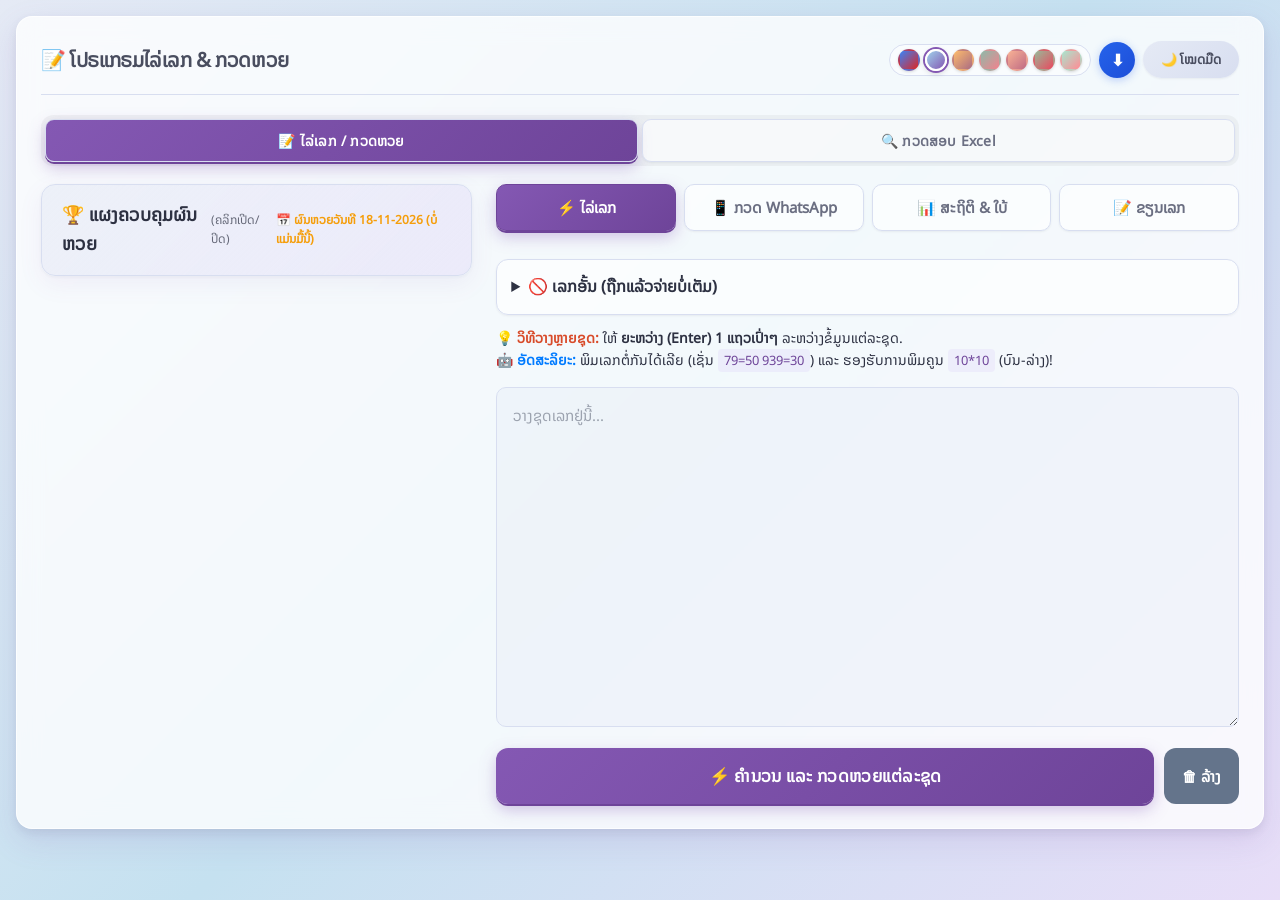
==== index.html @ e007c182 "ອັບເດດ: ແປງຄຳບອກຈຳນວນ ລາວ/ໄທ ເປັນຕົວເລກ ແລະ ປຸ່ມສົ່ງໄປ WhatsApp" ====
<!DOCTYPE html>
<html lang="th">
<head>
    <meta charset="UTF-8">
    <meta name="viewport" content="width=device-width, initial-scale=1">
    <title>ໂປຣແກຣມ ໄລ່ເລກ ແລະ ກວດຫວຍ</title>
    <style>
        @font-face {
            font-family: 'MyOfflineLaoFont';
            src: url('NotoSansLao-Regular.ttf') format('truetype');
        }

        *, *::before, *::after {
            font-family: 'MyOfflineLaoFont', Tahoma, sans-serif;
            box-sizing: border-box;
        }

        /* ═══════════ Custom Scrollbar ═══════════ */
        ::-webkit-scrollbar { width: 8px; height: 8px; }
        ::-webkit-scrollbar-track { background: transparent; }
        ::-webkit-scrollbar-thumb { background: #c4c4c4; border-radius: 10px; }
        ::-webkit-scrollbar-thumb:hover { background: #999; }
        body.dark-mode ::-webkit-scrollbar-thumb { background: #555; }
        body.dark-mode ::-webkit-scrollbar-thumb:hover { background: #777; }

        /* ═══════════ Base ═══════════ */
        body {
            padding: 16px;
            background: linear-gradient(135deg, #f5f7fa 0%, #e4e8ec 100%);
            color: #2d3436;
            transition: background 0.4s ease, color 0.4s ease;
            line-height: 1.6;
            margin: 0;
            min-height: 100vh;
        }

        .container {
            max-width: 1440px;
            margin: 0 auto;
            background: rgba(255,255,255, 0.85);
            backdrop-filter: blur(12px);
            -webkit-backdrop-filter: blur(12px);
            padding: 24px;
            border-radius: 16px;
            border: 1px solid rgba(255,255,255,0.6);
            box-shadow: 0 8px 32px rgba(0,0,0,0.08);
            transition: all 0.4s ease;
        }

        .header-row {
            display: flex;
            flex-wrap: wrap;          /* ມືຖື: ໃຫ້ປຸ່ມຕົກແຖວໄດ້ ບໍ່ດັ່ງນັ້ນຈະລົ້ນອອກນອກຈໍ */
            gap: 10px;
            justify-content: space-between;
            align-items: center;
            margin-bottom: 20px;
            border-bottom: 1px solid rgba(0,0,0,0.06);
            padding-bottom: 16px;
        }
        .header-row h2 { margin: 0; font-size: 20px; letter-spacing: -0.3px; color: #1a1a2e; }

        .theme-btn {
            background: linear-gradient(135deg, #e8eaed, #d4d7dc);
            color: #444;
            border: none;
            padding: 8px 18px;
            border-radius: 24px;
            cursor: pointer;
            font-size: 13px;
            font-weight: 600;
            transition: all 0.3s ease;
            box-shadow: 0 2px 8px rgba(0,0,0,0.06);
        }
        .theme-btn:hover { transform: translateY(-1px); box-shadow: 0 4px 12px rgba(0,0,0,0.1); }

        /* ═══════════ Layout ═══════════ */
        .main-layout {
            display: flex;
            flex-wrap: wrap;
            gap: 24px;
            align-items: flex-start;
        }
        .left-panel {
            flex: 1 1 360px;
            position: sticky;
            top: 16px;
        }
        .right-panel {
            flex: 2 1 600px;
            display: flex;
            flex-direction: column;
        }
        /* ຈໍແຄບ (tablet/ມືຖື): ແຜງລົງມາຢູ່ເທິງສຸດເຕັມຄວາມກວ້າງ ➔ ຕ້ອງປິດ sticky
           ບໍ່ດັ່ງນັ້ນ ຕອນເລື່ອນລົງ ແຜງຈະຄ້າງບັງບ່ອນ paste ເລກ */
        @media (max-width: 1100px) {
            .left-panel { position: static; top: auto; }
        }

        /* ═══════════ Win Box (Lottery Panel) ═══════════ */
        .win-box {
            background: linear-gradient(135deg, #fffbeb 0%, #fef3c7 100%);
            border: 1px solid #fde68a;
            padding: 16px 20px;
            border-radius: 14px;
            transition: all 0.3s ease;
            margin-bottom: 0;
            box-shadow: 0 2px 12px rgba(251,191,36,0.08);
        }
        .win-box summary {
            cursor: pointer;
            outline: none;
            display: flex;
            justify-content: space-between;
            align-items: center;
            user-select: none;
        }
        .win-box summary::-webkit-details-marker { display: none; }

        /* ═══════════ Lotto Cards ═══════════ */
        .lotto-grid {
            display: grid;
            grid-template-columns: repeat(auto-fill, minmax(145px, 1fr));
            gap: 10px;
            margin-top: 14px;
        }
        .lotto-card {
            background: rgba(255,255,255,0.75);
            border: 1px solid rgba(0,0,0,0.06);
            padding: 12px;
            border-radius: 12px;
            transition: all 0.25s ease;
            backdrop-filter: blur(4px);
        }
        .lotto-card:hover {
            transform: translateY(-2px);
            box-shadow: 0 6px 20px rgba(0,0,0,0.06);
            border-color: rgba(251,191,36,0.3);
        }
        .lotto-header {
            display: flex;
            justify-content: space-between;
            align-items: center;
            margin-bottom: 8px;
        }
        .lotto-title-input {
            border: none;
            background: transparent;
            font-weight: 700;
            color: #92400e;
            width: 80px;
            font-size: 14px;
            font-family: inherit;
            transition: border-color 0.2s;
        }
        .lotto-title-input:focus { outline: none; border-bottom: 2px solid #f59e0b; }
        /* ຊື່ຫວຍຕາຍຕົວ — ປ່ຽນບໍ່ໄດ້ (ກັນພິມທັບໂດຍບັງເອີນ ໂດຍສະເພາະໃນມືຖື) */
        .lotto-title-input[readonly] { cursor: default; user-select: none; pointer-events: none; }

        .lotto-input {
            width: 100%;
            padding: 7px 6px;
            border: 1.5px solid #e0e0e0;
            border-radius: 8px;
            font-size: 13px;
            font-family: inherit;
            transition: all 0.25s ease;
            text-align: center;
            font-weight: 700;
            background: rgba(255,255,255,0.9);
            color: #1a1a2e;
        }
        .lotto-input:focus { outline: none; border-color: #3b82f6; box-shadow: 0 0 0 3px rgba(59,130,246,0.15); }
        .lotto-input[readonly] { background: #fef9c3; border-color: #facc15; color: #78350f; cursor: not-allowed; }

        .fetch-btn {
            width: 100%;
            margin-top: 5px;
            padding: 4px 6px;
            font-size: 11px;
            font-family: inherit;
            background: linear-gradient(135deg, #2563eb, #1d4ed8);
            color: #fff;
            border: none;
            border-radius: 6px;
            cursor: pointer;
            transition: all 0.25s ease;
            font-weight: 500;
        }
        .fetch-btn:hover { transform: translateY(-1px); box-shadow: 0 3px 10px rgba(37,99,235,0.3); }
        .fetch-btn:disabled { opacity: 0.5; cursor: default; transform: none; box-shadow: none; }

        #lockResultsBtn {
            width: 100%;
            padding: 8px;
            font-size: 13px;
            font-family: inherit;
            color: #fff;
            border: none;
            border-radius: 8px;
            cursor: pointer;
            margin-bottom: 6px;
            font-weight: 700;
            transition: all 0.3s ease;
            letter-spacing: 0.3px;
        }
        #lockResultsBtn:hover { transform: translateY(-1px); box-shadow: 0 4px 14px rgba(0,0,0,0.15); }

        /* ═══════════ Toggle Switch ═══════════ */
        .switch { position: relative; display: inline-block; width: 38px; height: 22px; margin: 0; }
        .switch input { opacity: 0; width: 0; height: 0; }
        .slider {
            position: absolute; cursor: pointer; top: 0; left: 0; right: 0; bottom: 0;
            background-color: #d1d5db;
            transition: all 0.35s cubic-bezier(0.4, 0, 0.2, 1);
            border-radius: 20px;
        }
        .slider:before {
            position: absolute; content: "";
            height: 16px; width: 16px; left: 3px; bottom: 3px;
            background-color: white;
            transition: all 0.35s cubic-bezier(0.4, 0, 0.2, 1);
            border-radius: 50%;
            box-shadow: 0 1px 4px rgba(0,0,0,0.2);
        }
        input:checked + .slider { background: linear-gradient(135deg, #22c55e, #16a34a); }
        input:checked + .slider:before { transform: translateX(16px); }

        /* ═══════════ Hit Badge ═══════════ */
        .hit-badge {
            background: linear-gradient(135deg, #fef3c7, #fde68a);
            color: #78350f;
            padding: 12px 16px;
            border-radius: 10px;
            display: block;
            margin-top: 10px;
            font-size: 14px;
            width: 100%;
            line-height: 1.7;
            border: 1px solid rgba(251,191,36,0.3);
        }

        /* ═══════════ Textarea ═══════════ */
        textarea {
            width: 100%;
            min-height: 340px;
            padding: 16px;
            font-size: 15px;
            margin-bottom: 14px;
            border: 1.5px solid #e0e0e0;
            border-radius: 12px;
            background: rgba(255,255,255,0.9);
            color: #2d3436;
            transition: all 0.3s ease;
            resize: vertical;
            line-height: 1.6;
        }
        textarea:focus { outline: none; border-color: #3b82f6; box-shadow: 0 0 0 3px rgba(59,130,246,0.1); }
        textarea::placeholder { color: #9ca3af; }

        /* ═══════════ Calc Button ═══════════ */
        button.calc-btn {
            background: linear-gradient(135deg, #ef4444, #dc2626);
            color: white;
            border: none;
            padding: 14px 20px;
            font-size: 17px;
            cursor: pointer;
            border-radius: 12px;
            width: 100%;
            font-weight: 700;
            transition: all 0.3s ease;
            letter-spacing: 0.3px;
            box-shadow: 0 4px 14px rgba(239,68,68,0.25);
        }
        button.calc-btn:hover { transform: translateY(-2px); box-shadow: 0 6px 20px rgba(239,68,68,0.35); }
        button.calc-btn:active { transform: translateY(0); }

        /* ປຸ່ມຄຳນວນ + ລ້າງ ຢູ່ແຖວດຽວກັນ */
        .calc-row { display: flex; gap: 10px; align-items: stretch; }
        .calc-row button.calc-btn { width: auto; flex: 1; }
        button.clear-btn {
            background: #64748b; color: #fff; border: none; padding: 14px 18px;
            font-size: 15px; cursor: pointer; border-radius: 12px; font-weight: 700;
            flex: none; white-space: nowrap; transition: background 0.2s ease;
        }
        button.clear-btn:hover { background: #475569; }

        /* ແທັບ ຂຽນເລກ: ຝັງ KhianPad ດ້ວຍ iframe */
        .notepad-frame {
            width: 100%; height: calc(100vh - 230px); min-height: 420px;
            border: 1px solid #cbd5e1; border-radius: 10px; background: #fff; display: block;
        }
        body.dark-mode .notepad-frame { border-color: #475569; }

        /* ═══════════ Result Box ═══════════ */
        .result-box {
            margin-top: 20px;
            padding: 20px;
            border: 1px solid rgba(0,0,0,0.06);
            background: rgba(255,255,255,0.8);
            border-radius: 14px;
            box-shadow: 0 2px 12px rgba(0,0,0,0.03);
            transition: all 0.3s ease;
        }
        .summary-title {
            color: #1e293b;
            margin-top: 0;
            border-bottom: 1px solid rgba(0,0,0,0.06);
            padding-bottom: 10px;
            margin-bottom: 16px;
            font-size: 16px;
        }

        .summary-list-container {
            background: rgba(249,250,251,0.8);
            border: 1px solid rgba(0,0,0,0.05);
            border-radius: 12px;
            margin-bottom: 20px;
            overflow: hidden;
        }
        .summary-list-item {
            padding: 12px 16px;
            border-bottom: 1px solid rgba(0,0,0,0.04);
            display: flex;
            flex-direction: column;
            font-size: 15px;
            transition: background 0.2s;
        }
        .summary-list-item:last-child { border-bottom: none; }
        .summary-list-item:hover { background: rgba(0,0,0,0.015); }
        .set-name { font-weight: 700; color: #16a34a; }

        details.detail-box {
            margin-bottom: 10px;
            background: rgba(249,250,251,0.7);
            border: 1px solid rgba(0,0,0,0.06);
            border-radius: 12px;
            padding: 12px 16px;
            transition: all 0.3s ease;
        }
        details.detail-box[open] { box-shadow: 0 2px 12px rgba(0,0,0,0.04); }
        details.detail-box summary {
            cursor: pointer; font-size: 14px; font-weight: 700;
            outline: none; list-style: none;
            display: flex; justify-content: space-between; align-items: center;
            user-select: none;
        }
        details.detail-box summary::-webkit-details-marker { display: none; }
        .detail-content { margin-top: 14px; border-top: 1px dashed rgba(0,0,0,0.1); padding-top: 14px; font-size: 14px; }

        .detail-content p { margin: 5px 0; }
        .detail-content h4 { margin: 14px 0 6px 0; color: #dc2626; font-size: 14px; }
        .detail-content ul { margin-top: 0; margin-bottom: 10px; padding-left: 20px; }
        .detail-content li { padding: 3px 0; }

        .highlight { color: #ef4444; font-weight: 700; }
        .badge {
            background: linear-gradient(135deg, #e5e7eb, #f3f4f6);
            padding: 3px 10px;
            border-radius: 20px;
            font-size: 12px;
            color: #374151;
            font-weight: 600;
        }
        .total-box {
            background: linear-gradient(135deg, #dcfce7, #bbf7d0);
            color: #166534;
            padding: 12px 16px;
            border-radius: 10px;
            font-size: 15px;
            font-weight: 700;
            margin-top: 10px;
            border-left: 4px solid #22c55e;
        }

        .price-text { color: #dc2626; font-size: 17px; font-weight: 700; }
        .success-text { color: #16a34a; font-weight: 700; margin: 6px 0; }
        .error-text { color: #ef4444; font-weight: 700; }
        .sub-text { color: #6b7280; font-size: 13px; font-weight: normal; }

        /* ═══════════ Baht color ═══════════ */
        .price-text.baht-price { color: #d97706; }
        .total-box.baht-box { background: linear-gradient(135deg, #fefce8, #fef9c3); color: #a16207; border-left-color: #f59e0b; }

        /* ═══════════════════════════════════════════
           DARK MODE
           ═══════════════════════════════════════════ */
        body.dark-mode {
            background: linear-gradient(135deg, #0f172a 0%, #1e1b4b 100%);
            color: #e2e8f0;
        }
        body.dark-mode .container {
            background: rgba(30,41,59,0.85);
            backdrop-filter: blur(16px);
            -webkit-backdrop-filter: blur(16px);
            border-color: rgba(255,255,255,0.06);
            box-shadow: 0 8px 32px rgba(0,0,0,0.3);
        }
        body.dark-mode .header-row { border-bottom-color: rgba(255,255,255,0.06); }
        body.dark-mode .header-row h2 { color: #f1f5f9; }
        body.dark-mode .theme-btn {
            background: linear-gradient(135deg, #334155, #475569);
            color: #e2e8f0;
            box-shadow: 0 2px 8px rgba(0,0,0,0.2);
        }
        body.dark-mode .theme-btn:hover { box-shadow: 0 4px 16px rgba(0,0,0,0.3); }

        body.dark-mode textarea {
            background: rgba(15,23,42,0.7);
            color: #e2e8f0;
            border-color: rgba(255,255,255,0.08);
        }
        body.dark-mode textarea:focus { border-color: #3b82f6; box-shadow: 0 0 0 3px rgba(59,130,246,0.15); }
        body.dark-mode textarea::placeholder { color: #64748b; }

        body.dark-mode .win-box {
            background: linear-gradient(135deg, rgba(120,53,15,0.25), rgba(146,64,14,0.2));
            border-color: rgba(251,191,36,0.2);
            color: #fde68a;
            box-shadow: 0 2px 12px rgba(0,0,0,0.15);
        }
        body.dark-mode .lotto-card {
            background: rgba(15,23,42,0.5);
            border-color: rgba(251,191,36,0.12);
        }
        body.dark-mode .lotto-card:hover {
            border-color: rgba(251,191,36,0.3);
            box-shadow: 0 4px 16px rgba(0,0,0,0.2);
        }
        body.dark-mode .lotto-title-input { color: #fcd34d; }
        body.dark-mode .lotto-title-input:focus { border-bottom-color: #f59e0b; }
        body.dark-mode .lotto-input {
            background: rgba(15,23,42,0.6);
            color: #fcd34d;
            border-color: rgba(255,255,255,0.1);
        }
        body.dark-mode .lotto-input:focus {
            border-color: #3b82f6;
            box-shadow: 0 0 0 3px rgba(59,130,246,0.2);
        }
        body.dark-mode .lotto-input[readonly] {
            background: rgba(120,53,15,0.25);
            border-color: #f59e0b;
            color: #fdba74;
        }
        body.dark-mode .slider { background-color: #475569; }
        body.dark-mode .fetch-btn { background: linear-gradient(135deg, #2563eb, #1e40af); }
        body.dark-mode .fetch-btn:hover { box-shadow: 0 3px 12px rgba(37,99,235,0.4); }

        body.dark-mode .hit-badge {
            background: linear-gradient(135deg, rgba(120,53,15,0.35), rgba(146,64,14,0.25));
            color: #fde68a;
            border-color: rgba(251,191,36,0.25);
        }

        body.dark-mode .summary-list-container {
            background: rgba(15,23,42,0.5);
            border-color: rgba(255,255,255,0.05);
        }
        body.dark-mode .summary-list-item { border-bottom-color: rgba(255,255,255,0.04); }
        body.dark-mode .summary-list-item:hover { background: rgba(255,255,255,0.02); }
        body.dark-mode .set-name { color: #4ade80; }

        body.dark-mode details.detail-box {
            background: rgba(15,23,42,0.5);
            border-color: rgba(255,255,255,0.06);
        }
        body.dark-mode details.detail-box[open] { box-shadow: 0 2px 12px rgba(0,0,0,0.2); }
        body.dark-mode .detail-content { border-color: rgba(255,255,255,0.06); }

        body.dark-mode .result-box {
            background: rgba(15,23,42,0.5);
            border-color: rgba(255,255,255,0.05);
        }
        body.dark-mode .summary-title { border-bottom-color: rgba(255,255,255,0.06); color: #f1f5f9; }
        body.dark-mode h4 { color: #fb923c; }
        body.dark-mode .highlight { color: #f87171; }
        body.dark-mode .badge { background: rgba(255,255,255,0.08); color: #cbd5e1; }
        body.dark-mode .total-box {
            background: linear-gradient(135deg, rgba(22,101,52,0.3), rgba(21,128,61,0.2));
            color: #86efac;
            border-left-color: #22c55e;
        }
        body.dark-mode .price-text { color: #f87171; }
        body.dark-mode .success-text { color: #4ade80; }
        body.dark-mode .error-text { color: #f87171; }
        body.dark-mode .sub-text { color: #94a3b8; }

        /* Dark Mode Baht */
        body.dark-mode .price-text.baht-price { color: #fbbf24; }
        body.dark-mode .total-box.baht-box {
            background: linear-gradient(135deg, rgba(146,64,14,0.25), rgba(120,53,15,0.2));
            color: #fbbf24;
            border-left-color: #f59e0b;
        }

        /* ═══════════ Tab System ═══════════ */
        .tab-row { display: flex; gap: 8px; margin-bottom: 16px; }
        .tab-btn {
            flex: 1;
            padding: 10px 16px;
            border: 1.5px solid rgba(0,0,0,0.08);
            background: rgba(255,255,255,0.6);
            border-radius: 10px;
            cursor: pointer;
            font-size: 15px;
            font-weight: 700;
            transition: all 0.3s ease;
            font-family: inherit;
            color: #64748b;
        }
        .tab-btn.active {
            background: linear-gradient(135deg, #ef4444, #dc2626);
            color: white;
            border-color: transparent;
            box-shadow: 0 4px 14px rgba(239,68,68,0.25);
        }
        .tab-btn:hover:not(.active) { background: rgba(0,0,0,0.04); color: #334155; }
        body.dark-mode .tab-btn {
            background: rgba(30,41,59,0.6);
            color: #94a3b8;
            border-color: rgba(255,255,255,0.06);
        }
        body.dark-mode .tab-btn.active {
            background: linear-gradient(135deg, #ef4444, #dc2626);
            border-color: transparent;
            color: white;
            box-shadow: 0 4px 14px rgba(239,68,68,0.3);
        }
        body.dark-mode .tab-btn:hover:not(.active) { background: rgba(255,255,255,0.04); color: #cbd5e1; }

        /* ═══════════ WhatsApp Mode ═══════════ */
        .draw-section-header {
            padding: 10px 16px;
            border-radius: 10px;
            margin: 18px 0 8px 0;
            font-size: 15px;
            transition: all 0.3s ease;
        }
        .draw-section-header.bot {
            background: linear-gradient(135deg, #dcfce7, #bbf7d0);
            border-left: 4px solid #22c55e;
            color: #166534;
        }
        .draw-section-header.top {
            background: linear-gradient(135deg, #dbeafe, #bfdbfe);
            border-left: 4px solid #3b82f6;
            color: #1e40af;
        }
        .draw-section-header.outside {
            background: linear-gradient(135deg, #f1f5f9, #e2e8f0);
            border-left: 4px solid #94a3b8;
            color: #64748b;
        }
        .draw-section-header.both {
            background: linear-gradient(135deg, #fefce8, #fef9c3);
            border-left: 4px solid #eab308;
            color: #854d0e;
        }
        body.dark-mode .draw-section-header.bot {
            background: linear-gradient(135deg, rgba(22,101,52,0.2), rgba(21,128,61,0.15));
            color: #86efac;
            border-left-color: #22c55e;
        }
        body.dark-mode .draw-section-header.top {
            background: linear-gradient(135deg, rgba(30,64,175,0.2), rgba(37,99,235,0.15));
            color: #93c5fd;
            border-left-color: #3b82f6;
        }
        body.dark-mode .draw-section-header.outside {
            background: rgba(30,41,59,0.4);
            color: #94a3b8;
            border-left-color: #64748b;
        }
        body.dark-mode .draw-section-header.both {
            background: linear-gradient(135deg, rgba(146,64,14,0.2), rgba(120,53,15,0.15));
            color: #fde68a;
            border-left-color: #eab308;
        }
        .wa-block-header {
            font-size: 11px;
            color: #94a3b8;
            padding: 2px 8px;
            background: rgba(0,0,0,0.04);
            border-radius: 6px;
            margin-right: 5px;
            font-weight: 500;
        }
        body.dark-mode .wa-block-header { background: rgba(255,255,255,0.06); color: #94a3b8; }
        .wa-draw-total {
            background: linear-gradient(135deg, #ecfdf5, #d1fae5);
            border: 1px solid rgba(34,197,94,0.2);
            border-radius: 10px;
            padding: 10px 16px;
            margin: 8px 0 5px 0;
            font-weight: 700;
            font-size: 15px;
        }
        body.dark-mode .wa-draw-total {
            background: linear-gradient(135deg, rgba(22,101,52,0.2), rgba(21,128,61,0.15));
            border-color: rgba(34,197,94,0.15);
            color: #86efac;
        }

        /* ═══════════ Hover Preview (closed panel) ═══════════ */
        .hover-preview {
            display: none;
            margin-top: 8px;
            padding: 10px 14px;
            background: linear-gradient(135deg, #fffbeb, #fef3c7);
            border: 1px solid #fde68a;
            border-radius: 12px;
            font-size: 13px;
            line-height: 1.8;
            box-shadow: 0 4px 16px rgba(0,0,0,0.08);
            animation: fadeIn 0.2s ease;
        }
        body.dark-mode .hover-preview {
            background: linear-gradient(135deg, rgba(120,53,15,0.25), rgba(146,64,14,0.2));
            border-color: rgba(251,191,36,0.2);
            color: #fde68a;
        }
        .hover-preview .hp-item { display: flex; justify-content: space-between; align-items: center; padding: 2px 0; }
        .hover-preview .hp-name { font-weight: 700; color: #92400e; min-width: 70px; }
        .hover-preview .hp-nums { font-weight: 700; letter-spacing: 1px; }
        .hover-preview .hp-top { color: #dc2626; }
        .hover-preview .hp-bot { color: #2563eb; }
        body.dark-mode .hover-preview .hp-name { color: #fcd34d; }
        body.dark-mode .hover-preview .hp-top { color: #f87171; }
        body.dark-mode .hover-preview .hp-bot { color: #60a5fa; }

        /* Always show preview when panel is closed */
        .hover-preview.has-data { display: block; }
        #lottoDetails[open] ~ .hover-preview { display: none !important; }

        /* Hide manual paste buttons unless user toggles them on */
        body.hide-manual .manual-buttons { display: none !important; }

        /* ═══════════ Stats Tab ═══════════ */
        .stats-row { display: flex; align-items: center; gap: 8px; margin: 6px 0; flex-wrap: wrap; }
        .stats-row label { display: flex; align-items: center; gap: 4px; font-size: 14px; cursor: pointer; }
        .stats-row input[type="text"], .stats-row input[type="date"], .stats-row input[type="number"], .stats-row select, .stats-row textarea {
            padding: 6px 10px; border-radius: 6px; border: 1px solid #cbd5e1; font-family: inherit;
        }
        .stats-row button { padding: 6px 12px; border-radius: 6px; border: 1px solid #cbd5e1; background: #f1f5f9; cursor: pointer; font-family: inherit; }
        .stats-row button:hover { background: #e2e8f0; }
        .stats-meta { color: #64748b; font-size: 13px; margin-left: auto; }
        .stats-section { margin: 12px 0; padding: 10px 14px; border: 1px solid #e2e8f0; border-radius: 10px; background: #f8fafc; }
        .stats-section > summary { cursor: pointer; font-weight: 600; padding: 4px 0; }
        .stats-section .stats-sub { cursor: pointer; font-size: 13px; color: #64748b; padding: 4px 0; }
        .stats-section textarea { width: 100%; box-sizing: border-box; padding: 8px; border-radius: 6px; border: 1px solid #cbd5e1; font-family: monospace; font-size: 13px; }
        .stats-hint { font-size: 12px; color: #64748b; margin: 6px 0; }
        .stats-grid { display: grid; grid-template-columns: repeat(auto-fit, minmax(240px, 1fr)); gap: 10px; margin-top: 8px; }
        .stat-card { padding: 10px; border-radius: 8px; background: #fff; border: 1px solid #e2e8f0; }
        .stat-card h4 { margin: 0 0 6px 0; font-size: 14px; color: #1e40af; }
        .stat-card ol { margin: 0; padding-left: 22px; font-size: 13px; }
        .stat-card .num { font-weight: 700; font-family: monospace; }
        .stat-card .meta { color: #64748b; font-size: 12px; }
        .pred-result { padding: 10px; background: #fef9c3; border: 1px solid #fde047; border-radius: 8px; margin-top: 6px; }
        .pred-result h4 { margin: 0 0 4px 0; font-size: 14px; }
        .pred-result .nums { font-family: monospace; font-size: 16px; font-weight: 700; letter-spacing: 2px; color: #854d0e; }
        .pred-result button { margin-top: 6px; }
        .pinned-item { padding: 8px 10px; background: #fff; border: 1px solid #e2e8f0; border-radius: 6px; margin: 4px 0; font-size: 13px; display: flex; gap: 10px; align-items: center; flex-wrap: wrap; }
        .pinned-item.hit { background: #dcfce7; border-color: #86efac; }
        .pinned-item.miss { background: #fee2e2; border-color: #fca5a5; }
        .pinned-item button { padding: 2px 8px; font-size: 12px; }
        .hit-rate-box { display: grid; grid-template-columns: repeat(auto-fit, minmax(140px, 1fr)); gap: 6px; margin: 8px 0; }
        .hit-rate-cell { padding: 6px 10px; background: #fff; border: 1px solid #e2e8f0; border-radius: 6px; font-size: 13px; }
        body.dark-mode .stats-section { background: #1e293b; border-color: #475569; color: #f1f5f9; }
        body.dark-mode .stats-section > summary { color: #f8fafc; }
        body.dark-mode .stat-card, body.dark-mode .pinned-item, body.dark-mode .hit-rate-cell { background: #0f172a; border-color: #475569; color: #f1f5f9; }
        body.dark-mode .stats-row, body.dark-mode .stats-row label { color: #f1f5f9; }
        body.dark-mode .stats-row input, body.dark-mode .stats-row select, body.dark-mode .stats-row textarea, body.dark-mode .stats-section textarea { background: #0f172a; color: #f8fafc; border-color: #64748b; }
        body.dark-mode .stats-row button { background: #475569; color: #f8fafc; border-color: #64748b; }
        body.dark-mode .stats-row button:hover { background: #64748b; }
        body.dark-mode .stat-card h4 { color: #fbbf24; }
        body.dark-mode .stat-card .meta, body.dark-mode .stats-meta, body.dark-mode .stats-hint, body.dark-mode .pinned-item .meta { color: #cbd5e1; }
        body.dark-mode .stat-card .num, body.dark-mode .pinned-item .num { color: #fde68a; }
        body.dark-mode .pred-result { background: #1e1b0e; border-color: #d97706; color: #fef3c7; }
        body.dark-mode .pred-result h4 { color: #fcd34d; }
        body.dark-mode .pred-result .nums { color: #fef9c3; text-shadow: 0 0 8px rgba(251,191,36,0.3); }
        body.dark-mode .pred-result .meta { color: #fcd34d; }
        body.dark-mode .pred-result button { background: #475569; color: #f8fafc; border-color: #64748b; padding: 4px 12px; border-radius: 6px; cursor: pointer; }
        body.dark-mode .pinned-item.hit { background: #064e3b; border-color: #10b981; color: #d1fae5; }
        body.dark-mode .pinned-item.miss { background: #7f1d1d; border-color: #ef4444; color: #fecaca; }
        body.dark-mode .pinned-item.hit .meta, body.dark-mode .pinned-item.miss .meta { color: inherit; opacity: 0.85; }
        body.dark-mode #statsHistory table th { color: #fbbf24; border-bottom: 1px solid #475569; padding: 4px; }
        body.dark-mode #statsHistory table td { color: #f1f5f9; padding: 3px 4px; border-bottom: 1px solid #334155; }

        /* ═══════════ Animations ═══════════ */
        @keyframes fadeIn { from { opacity: 0; transform: translateY(8px); } to { opacity: 1; transform: translateY(0); } }
        .result-box { animation: fadeIn 0.3s ease; }

        /* ═══════════ Top Page Navigation ═══════════ */
        .page-nav {
            display: flex;
            gap: 4px;
            background: rgba(0,0,0,0.04);
            padding: 4px;
            border-radius: 12px;
            margin-bottom: 18px;
        }
        .page-nav-btn {
            flex: 1;
            padding: 9px 16px;
            border: none;
            background: transparent;
            border-radius: 9px;
            cursor: pointer;
            font-size: 14px;
            font-weight: 700;
            transition: all 0.3s ease;
            font-family: inherit;
            color: #64748b;
            letter-spacing: 0.2px;
        }
        .page-nav-btn.active {
            background: white;
            color: #1e293b;
            box-shadow: 0 2px 8px rgba(0,0,0,0.08);
        }
        .page-nav-btn:hover:not(.active) { color: #334155; background: rgba(0,0,0,0.03); }
        body.dark-mode .page-nav { background: rgba(255,255,255,0.04); }
        body.dark-mode .page-nav-btn { color: #94a3b8; }
        body.dark-mode .page-nav-btn.active {
            background: rgba(255,255,255,0.08);
            color: #f1f5f9;
            box-shadow: 0 2px 8px rgba(0,0,0,0.15);
        }
        body.dark-mode .page-nav-btn:hover:not(.active) { color: #cbd5e1; background: rgba(255,255,255,0.03); }

        .page-section { display: none; }
        .page-section.active { display: block; animation: fadeIn 0.3s ease; }

        /* ═══════════ Compare Page Styles ═══════════ */
        .compare-flex { display: flex; gap: 16px; margin-bottom: 18px; }
        .compare-box { flex: 1; }
        .compare-box h3 { margin: 0 0 8px 0; color: #16a34a; font-size: 15px; text-align: center; font-weight: 700; }
        body.dark-mode .compare-box h3 { color: #4ade80; }
        .compare-desc { color: #64748b; text-align: center; margin-bottom: 18px; font-size: 14px; line-height: 1.7; }
        body.dark-mode .compare-desc { color: #94a3b8; }

        button.compare-btn {
            background: linear-gradient(135deg, #3b82f6, #2563eb);
            color: white;
            border: none;
            padding: 14px 20px;
            font-size: 17px;
            cursor: pointer;
            border-radius: 12px;
            width: 100%;
            font-weight: 700;
            transition: all 0.3s ease;
            margin-bottom: 20px;
            letter-spacing: 0.3px;
            box-shadow: 0 4px 14px rgba(59,130,246,0.25);
        }
        button.compare-btn:hover { transform: translateY(-2px); box-shadow: 0 6px 20px rgba(59,130,246,0.35); }
        button.compare-btn:active { transform: translateY(0); }
        body.dark-mode button.compare-btn { box-shadow: 0 4px 14px rgba(59,130,246,0.3); }

        .cmp-table {
            width: 100%;
            border-collapse: separate;
            border-spacing: 0;
            margin-top: 14px;
            background: rgba(255,255,255,0.8);
            border-radius: 12px;
            overflow: hidden;
            border: 1px solid rgba(0,0,0,0.06);
        }
        .cmp-table th, .cmp-table td { border-bottom: 1px solid rgba(0,0,0,0.05); padding: 11px 14px; text-align: center; }
        .cmp-table th {
            background: linear-gradient(135deg, #f1f5f9, #e2e8f0);
            color: #334155;
            font-size: 13px;
            font-weight: 700;
            position: sticky;
            top: 0;
            z-index: 1;
        }
        .cmp-table tr:last-child td { border-bottom: none; }
        .cmp-table tr:nth-child(even) { background: rgba(0,0,0,0.015); }
        .cmp-diff-row { background: rgba(239,68,68,0.06) !important; }
        .cmp-diff-row:hover { background: rgba(239,68,68,0.1) !important; }
        .cmp-val { font-weight: 700; font-size: 15px; }
        .cmp-v1 { color: #d97706; }
        .cmp-v2 { color: #2563eb; }
        .cmp-diff { color: #ef4444; font-weight: 700; }
        .cmp-excel-col {
            background: linear-gradient(135deg, #e5e7eb, #f3f4f6);
            color: #374151;
            padding: 3px 10px;
            border-radius: 6px;
            font-weight: 700;
            font-size: 13px;
            border: 1px solid rgba(0,0,0,0.08);
        }
        .cmp-summary-box {
            background: linear-gradient(135deg, #dcfce7, #bbf7d0);
            border-left: 4px solid #22c55e;
            padding: 16px 20px;
            border-radius: 12px;
            margin-bottom: 18px;
        }
        .cmp-summary-box h3 { margin: 0; color: #166534; font-size: 16px; }
        .cmp-error-box {
            background: linear-gradient(135deg, #fef2f2, #fecaca);
            border-left: 4px solid #ef4444;
            padding: 16px 20px;
            border-radius: 12px;
            margin-bottom: 18px;
        }
        .cmp-error-box h3 { margin: 0; color: #dc2626; font-size: 16px; }

        body.dark-mode .cmp-table {
            background: rgba(15,23,42,0.5);
            border-color: rgba(255,255,255,0.05);
        }
        body.dark-mode .cmp-table th {
            background: linear-gradient(135deg, rgba(30,41,59,0.9), rgba(51,65,85,0.9));
            color: #e2e8f0;
        }
        body.dark-mode .cmp-table th, body.dark-mode .cmp-table td { border-bottom-color: rgba(255,255,255,0.04); }
        body.dark-mode .cmp-table tr:nth-child(even) { background: rgba(255,255,255,0.02); }
        body.dark-mode .cmp-diff-row { background: rgba(239,68,68,0.1) !important; }
        body.dark-mode .cmp-diff-row:hover { background: rgba(239,68,68,0.16) !important; }
        body.dark-mode .cmp-v1 { color: #fbbf24; }
        body.dark-mode .cmp-v2 { color: #60a5fa; }
        body.dark-mode .cmp-diff { color: #f87171; }
        body.dark-mode .cmp-excel-col { background: rgba(255,255,255,0.08); color: #cbd5e1; border-color: rgba(255,255,255,0.1); }
        body.dark-mode .cmp-summary-box {
            background: linear-gradient(135deg, rgba(22,101,52,0.3), rgba(21,128,61,0.2));
            border-left-color: #22c55e;
        }
        body.dark-mode .cmp-summary-box h3 { color: #86efac; }
        body.dark-mode .cmp-error-box {
            background: linear-gradient(135deg, rgba(153,27,27,0.25), rgba(185,28,28,0.2));
            border-left-color: #ef4444;
        }

        /* ═══════════ Go to Bottom (inline, next to theme toggle) ═══════════ */
        #goToBottomBtn {
            width: 36px;
            height: 36px;
            border-radius: 50%;
            background: linear-gradient(135deg, #2563eb, #1d4ed8);
            color: #fff;
            border: none;
            font-size: 16px;
            font-weight: bold;
            cursor: pointer;
            box-shadow: 0 2px 8px rgba(37,99,235,0.3);
            transition: transform 0.2s ease, box-shadow 0.25s, background 0.25s;
            display: flex;
            align-items: center;
            justify-content: center;
            line-height: 1;
            flex-shrink: 0;
        }
        #goToBottomBtn:hover {
            background: linear-gradient(135deg, #1d4ed8, #1e40af);
            transform: translateY(-1px);
            box-shadow: 0 4px 12px rgba(37,99,235,0.45);
        }
        body.dark-mode #goToBottomBtn {
            background: linear-gradient(135deg, #3b82f6, #2563eb);
            box-shadow: 0 2px 8px rgba(59,130,246,0.35);
        }
        body.dark-mode #goToBottomBtn:hover {
            background: linear-gradient(135deg, #2563eb, #1d4ed8);
        }

        /* ═══════════ Back to Top (fixed, bottom right) ═══════════ */
        #backToTopBtn {
            position: fixed;
            right: 20px;
            bottom: 20px;
            width: 40px;
            height: 40px;
            border-radius: 50%;
            background: linear-gradient(135deg, rgba(37,99,235,0.55), rgba(29,78,216,0.55));
            backdrop-filter: blur(6px);
            -webkit-backdrop-filter: blur(6px);
            color: #fff;
            border: 1px solid rgba(255,255,255,0.2);
            font-size: 18px;
            font-weight: bold;
            cursor: pointer;
            box-shadow: 0 2px 10px rgba(0,0,0,0.2);
            opacity: 0;
            visibility: hidden;
            transition: opacity 0.25s ease, transform 0.2s ease, visibility 0.25s, background 0.25s, box-shadow 0.25s;
            z-index: 9998;
            display: flex;
            align-items: center;
            justify-content: center;
            line-height: 1;
        }
        #backToTopBtn.visible {
            opacity: 0.55;
            visibility: visible;
        }
        #backToTopBtn.visible:hover {
            opacity: 1;
            background: linear-gradient(135deg, #2563eb, #1d4ed8);
            transform: translateY(-2px);
            box-shadow: 0 4px 14px rgba(37,99,235,0.5);
        }
        body.dark-mode #backToTopBtn {
            background: linear-gradient(135deg, rgba(59,130,246,0.5), rgba(37,99,235,0.5));
            border-color: rgba(255,255,255,0.15);
        }
        body.dark-mode #backToTopBtn.visible:hover {
            background: linear-gradient(135deg, #3b82f6, #2563eb);
        }
        body.dark-mode .cmp-error-box h3 { color: #fca5a5; }

        @media (max-width: 680px) {
            .compare-flex { flex-direction: column; }
        }

        /* ════════════════════════════════════════════════════════
           ❄️  Cool Tone Theme — Minimal Palette
           A0D2EB sky | E5EAF5 mist | D0BDF4 lavender
           8458B3 plum | 494D5F slate
           ════════════════════════════════════════════════════════ */
        :root {
            --c-sky:        #A0D2EB;
            --c-sky-soft:   #c5e1f0;
            --c-mist:       #E5EAF5;
            --c-mist-deep:  #d8def0;
            --c-lavender:   #D0BDF4;
            --c-lav-soft:   #e8def8;
            --c-plum:       #8458B3;
            --c-plum-deep:  #6e4499;
            --c-slate:      #494D5F;
            --c-slate-soft: #6b6f82;
            --c-text:       #2d3142;
            --c-text-soft:  #5a5e72;
            --c-border:     #d8def0;
            --c-success:    #5fc7a5;
            --c-warn:       #e89a5e;
            --c-danger:     #d96b7e;
            --shadow-sm:    0 1px 2px rgba(73,77,95,0.08);
            --shadow-md:    0 2px 4px rgba(73,77,95,0.08), 0 4px 12px rgba(132,88,179,0.10);
            --shadow-lg:    0 4px 8px rgba(73,77,95,0.10), 0 12px 32px rgba(132,88,179,0.15);
            --shadow-3d-plum:    0 2px 0 0 var(--c-plum-deep), 0 6px 16px rgba(132,88,179,0.35);
            --shadow-3d-lav:     0 2px 0 0 #b59ce6, 0 4px 12px rgba(208,189,244,0.4);
            --shadow-3d-slate:   0 2px 0 0 #383b4a, 0 4px 12px rgba(73,77,95,0.30);
            --shadow-card:  0 1px 3px rgba(73,77,95,0.06), 0 8px 24px rgba(132,88,179,0.08);
            --shadow-card-h:0 4px 8px rgba(73,77,95,0.08), 0 16px 40px rgba(132,88,179,0.18);
        }

        /* ── Base background — cool gradient ── */
        body {
            background: linear-gradient(135deg, var(--c-mist) 0%, var(--c-sky-soft) 50%, var(--c-lav-soft) 100%);
            color: var(--c-text);
        }
        body.dark-mode {
            background: #15182a !important;
            background-image:
                radial-gradient(at 20% 10%, rgba(132,88,179,0.10) 0%, transparent 50%),
                radial-gradient(at 80% 90%, rgba(74,85,123,0.18) 0%, transparent 50%) !important;
            color: var(--c-mist);
        }

        /* ── Theme Picker ── */
        .theme-picker { display: flex; gap: 5px; align-items: center; padding: 4px 8px; border-radius: 20px; background: rgba(255,255,255,0.5); border: 1px solid var(--c-border); }
        .theme-swatch {
            width: 22px; height: 22px; border-radius: 50%;
            cursor: pointer; border: 2px solid transparent;
            transition: transform 0.15s ease, border-color 0.2s ease;
            box-shadow: 0 1px 3px rgba(0,0,0,0.15);
        }
        .theme-swatch:hover { transform: scale(1.15); }
        .theme-swatch.active { border-color: #fff; box-shadow: 0 0 0 2px var(--c-plum), 0 2px 6px rgba(0,0,0,0.2); }
        body.dark-mode .theme-picker { background: rgba(58,61,82,0.7); border-color: rgba(208,189,244,0.2); }
        body.dark-mode .theme-swatch.active { border-color: #1f2233; box-shadow: 0 0 0 2px var(--c-lavender), 0 2px 6px rgba(0,0,0,0.4); }

        /* ── Container glass card ── */
        .container {
            background: rgba(255,255,255,0.78);
            border: 1px solid rgba(255,255,255,0.7);
            box-shadow: var(--shadow-lg);
        }
        body.dark-mode .container {
            background: #1f2233 !important;
            border-color: rgba(208,189,244,0.15) !important;
            box-shadow: 0 8px 40px rgba(0,0,0,0.5) !important;
            backdrop-filter: none !important;
            -webkit-backdrop-filter: none !important;
        }

        /* ── Header & headings ── */
        .header-row { border-bottom: 1px solid var(--c-border); }
        .header-row h2 { color: var(--c-slate); letter-spacing: -0.4px; }
        body.dark-mode .header-row h2 { color: var(--c-lavender); }
        body.dark-mode .header-row { border-bottom-color: rgba(208,189,244,0.15); }

        /* ── Theme button ── */
        .theme-btn {
            background: linear-gradient(135deg, var(--c-mist), var(--c-mist-deep));
            color: var(--c-slate);
            box-shadow: var(--shadow-sm);
        }
        .theme-btn:hover {
            box-shadow: var(--shadow-md);
            transform: translateY(-1px);
        }
        body.dark-mode .theme-btn {
            background: linear-gradient(135deg, #3a3d52, #2e3145);
            color: var(--c-lavender);
        }

        /* ── Tab buttons ── */
        .tab-btn {
            background: rgba(255,255,255,0.6);
            color: var(--c-slate-soft);
            border: 1px solid var(--c-border);
            box-shadow: var(--shadow-sm);
            transition: all 0.25s ease;
        }
        .tab-btn:hover { background: rgba(255,255,255,0.9); transform: translateY(-1px); }
        .tab-btn.active {
            background: linear-gradient(135deg, var(--c-plum), var(--c-plum-deep));
            color: #fff;
            border-color: var(--c-plum-deep);
            box-shadow: var(--shadow-3d-plum);
        }
        body.dark-mode .tab-btn {
            background: #2f3447 !important;
            color: var(--c-mist) !important;
            border: none !important;
            box-shadow: 0 2px 6px rgba(0,0,0,0.3) !important;
            font-weight: 600;
        }
        body.dark-mode .tab-btn:hover {
            background: #3a3f55 !important;
        }
        body.dark-mode .tab-btn.active {
            background: var(--c-plum) !important;
            color: #fff !important;
            border: none !important;
            box-shadow: 0 2px 0 0 var(--c-plum-deep), 0 4px 14px rgba(132,88,179,0.4) !important;
        }

        /* ── Page nav buttons ── */
        .page-nav-btn {
            background: rgba(255,255,255,0.6);
            color: var(--c-slate-soft);
            border: 1px solid var(--c-border);
            box-shadow: var(--shadow-sm);
        }
        .page-nav-btn.active {
            background: linear-gradient(135deg, var(--c-plum), var(--c-plum-deep));
            color: #fff;
            box-shadow: var(--shadow-3d-plum);
        }
        body.dark-mode .page-nav-btn {
            background: #2f3447 !important;
            color: var(--c-mist) !important;
            border: none !important;
            box-shadow: 0 2px 6px rgba(0,0,0,0.3) !important;
            font-weight: 600;
        }
        body.dark-mode .page-nav-btn:hover {
            background: #3a3f55 !important;
        }
        body.dark-mode .page-nav-btn.active {
            background: var(--c-plum) !important;
            color: #fff !important;
            border: none !important;
            box-shadow: 0 2px 0 0 var(--c-plum-deep), 0 4px 14px rgba(132,88,179,0.4) !important;
        }

        /* ── Main calc/process buttons (primary action) ── */
        .calc-btn, .compare-btn {
            background: linear-gradient(135deg, var(--c-plum), var(--c-plum-deep)) !important;
            color: #fff !important;
            border: none !important;
            box-shadow: var(--shadow-3d-plum) !important;
            transition: transform 0.15s ease, box-shadow 0.2s ease !important;
            letter-spacing: 0.3px;
        }
        .calc-btn:hover, .compare-btn:hover {
            transform: translateY(-2px);
            box-shadow: 0 4px 0 0 var(--c-plum-deep), 0 8px 24px rgba(132,88,179,0.45) !important;
        }
        .calc-btn:active, .compare-btn:active {
            transform: translateY(1px);
            box-shadow: 0 1px 0 0 var(--c-plum-deep), 0 2px 8px rgba(132,88,179,0.25) !important;
        }

        /* WhatsApp button = ໃຊ້ style ດຽວກັນກັບ .calc-btn (plum primary) */
        body.dark-mode .calc-btn, body.dark-mode .compare-btn {
            background: var(--c-plum) !important;
            color: #fff !important;
            box-shadow: 0 2px 0 0 var(--c-plum-deep), 0 6px 18px rgba(132,88,179,0.4) !important;
            font-weight: 700;
        }
        body.dark-mode .calc-btn:hover, body.dark-mode .compare-btn:hover {
            background: var(--c-plum-deep) !important;
            box-shadow: 0 4px 0 0 var(--c-plum-deep), 0 10px 26px rgba(132,88,179,0.5) !important;
        }

        /* ── Fetch button dark mode — brighter sky ── */
        body.dark-mode .fetch-btn {
            background: linear-gradient(135deg, var(--c-sky), #7eb8da) !important;
            color: #1f2233 !important;
            box-shadow: 0 1px 0 0 #5b9ec3, 0 4px 12px rgba(160,210,235,0.45) !important;
            font-weight: 700;
        }
        body.dark-mode .fetch-btn:hover {
            box-shadow: 0 2px 0 0 #5b9ec3, 0 6px 16px rgba(160,210,235,0.6) !important;
        }

        /* ── Theme button dark mode (top-right) — brighter ── */
        body.dark-mode .theme-btn {
            background: linear-gradient(135deg, var(--c-lavender), #b59ce6) !important;
            color: #1f2233 !important;
            border: none;
            box-shadow: 0 2px 0 0 #8a6fc4, 0 4px 12px rgba(208,189,244,0.35) !important;
            font-weight: 700;
        }
        body.dark-mode .theme-btn:hover {
            box-shadow: 0 3px 0 0 #8a6fc4, 0 6px 16px rgba(208,189,244,0.5) !important;
        }

        /* ── Lottery cards ── */
        .lotto-card {
            background: rgba(255,255,255,0.85) !important;
            border: 1px solid var(--c-border) !important;
            border-radius: 14px !important;
            box-shadow: var(--shadow-card) !important;
            transition: transform 0.2s ease, box-shadow 0.25s ease !important;
        }
        .lotto-card:hover {
            transform: translateY(-2px);
            box-shadow: var(--shadow-card-h) !important;
        }
        body.dark-mode .lotto-card {
            background: #1a1f30 !important;
            border: 1.5px solid rgba(208,189,244,0.35) !important;
            box-shadow: 0 2px 4px rgba(0,0,0,0.4), 0 6px 18px rgba(0,0,0,0.25) !important;
        }
        body.dark-mode .lotto-card:hover {
            border-color: var(--c-lavender) !important;
            box-shadow: 0 3px 6px rgba(0,0,0,0.45), 0 10px 28px rgba(132,88,179,0.25) !important;
        }
        .lotto-input {
            background: rgba(229,234,245,0.5) !important;
            border: 1px solid var(--c-border) !important;
            color: var(--c-slate) !important;
            border-radius: 8px !important;
            transition: all 0.2s ease;
        }
        .lotto-input:focus {
            background: #fff !important;
            border-color: var(--c-lavender) !important;
            box-shadow: 0 0 0 3px rgba(208,189,244,0.25) !important;
            outline: none !important;
        }
        body.dark-mode .lotto-input {
            background: #252a3d !important;
            color: var(--c-mist) !important;
            border: 1px solid rgba(208,189,244,0.30) !important;
        }
        body.dark-mode .lotto-input:focus {
            background: #2d3247 !important;
            border-color: var(--c-lavender) !important;
            box-shadow: 0 0 0 3px rgba(208,189,244,0.18) !important;
        }

        /* ── Fetch button + small action buttons ── */
        .fetch-btn {
            background: linear-gradient(135deg, var(--c-sky), #7eb8da) !important;
            color: var(--c-slate) !important;
            border: none !important;
            box-shadow: 0 1px 0 0 #5b9ec3, 0 3px 8px rgba(160,210,235,0.4) !important;
            font-weight: 600 !important;
            transition: transform 0.15s ease, box-shadow 0.2s ease !important;
        }
        .fetch-btn:hover {
            transform: translateY(-1px);
            box-shadow: 0 2px 0 0 #5b9ec3, 0 5px 14px rgba(160,210,235,0.55) !important;
        }
        .fetch-btn:active { transform: translateY(1px); }
        body.dark-mode .fetch-btn {
            color: #1f2233 !important;
        }

        /* ── Text inputs (calculator & WhatsApp textareas) ── */
        textarea, input[type="text"], input[type="date"], input[type="number"] {
            background: rgba(229,234,245,0.4);
            border: 1px solid var(--c-border);
            color: var(--c-text);
            border-radius: 10px;
            transition: all 0.2s ease;
        }
        textarea:focus, input[type="text"]:focus, input[type="date"]:focus, input[type="number"]:focus {
            background: #fff;
            border-color: var(--c-lavender);
            box-shadow: 0 0 0 3px rgba(208,189,244,0.22);
            outline: none;
        }
        body.dark-mode textarea, body.dark-mode input[type="text"],
        body.dark-mode input[type="date"], body.dark-mode input[type="number"] {
            background: rgba(58,61,82,0.6) !important;
            color: var(--c-mist) !important;
            border-color: rgba(208,189,244,0.2) !important;
        }

        /* ── Control panel ── */
        .win-box {
            background: linear-gradient(135deg, rgba(229,234,245,0.6), rgba(208,189,244,0.25)) !important;
            border: 1px solid var(--c-border) !important;
            border-radius: 14px !important;
            box-shadow: var(--shadow-card) !important;
        }
        body.dark-mode .win-box {
            background: #15192a !important;
            border: 1.5px solid rgba(208,189,244,0.30) !important;
            box-shadow: inset 0 1px 0 rgba(208,189,244,0.05), 0 4px 16px rgba(0,0,0,0.4) !important;
        }

        /* ── Hover preview ── */
        .hover-preview {
            background: linear-gradient(135deg, var(--c-mist), var(--c-lav-soft)) !important;
            border: 1px solid var(--c-lavender) !important;
            color: var(--c-slate) !important;
            box-shadow: var(--shadow-md) !important;
        }
        .hover-preview .hp-name { color: var(--c-plum) !important; }
        .hover-preview .hp-top  { color: var(--c-plum-deep) !important; }
        .hover-preview .hp-bot  { color: #3a6db3 !important; }
        body.dark-mode .hover-preview {
            background: linear-gradient(135deg, rgba(73,77,95,0.9), rgba(132,88,179,0.25)) !important;
            border-color: rgba(208,189,244,0.3) !important;
            color: var(--c-mist) !important;
        }
        body.dark-mode .hover-preview .hp-name { color: var(--c-lavender) !important; }
        body.dark-mode .hover-preview .hp-top  { color: #c5a5f0 !important; }
        body.dark-mode .hover-preview .hp-bot  { color: var(--c-sky) !important; }

        /* ── Result boxes / detail boxes ── */
        .result-box, .summary-box, .detail-box {
            background: rgba(255,255,255,0.7) !important;
            border: 1px solid var(--c-border) !important;
            border-radius: 12px !important;
            box-shadow: var(--shadow-card) !important;
        }
        body.dark-mode .result-box, body.dark-mode .summary-box, body.dark-mode .detail-box {
            background: rgba(58,61,82,0.8) !important;
            border-color: rgba(208,189,244,0.15) !important;
        }

        /* ── Stats tab ── */
        .stats-section {
            background: rgba(255,255,255,0.6) !important;
            border: 1px solid var(--c-border) !important;
            border-radius: 12px !important;
            box-shadow: var(--shadow-sm) !important;
        }
        .stat-card {
            background: linear-gradient(135deg, rgba(255,255,255,0.95), var(--c-mist)) !important;
            border: 1px solid var(--c-border) !important;
            box-shadow: var(--shadow-sm) !important;
        }
        .stat-card h4 { color: var(--c-plum) !important; }
        .pred-result {
            background: linear-gradient(135deg, var(--c-lav-soft), var(--c-mist)) !important;
            border: 1px solid var(--c-lavender) !important;
            border-radius: 12px !important;
            box-shadow: var(--shadow-md) !important;
        }
        .pred-result h4 { color: var(--c-plum-deep) !important; }
        .pred-result .nums { color: var(--c-plum) !important; }

        /* ── Stats tab — DARK MODE ── */
        body.dark-mode .stats-section {
            background: #2a3045 !important;
            border-color: rgba(208,189,244,0.18) !important;
            color: var(--c-mist) !important;
        }
        body.dark-mode .stats-section > summary { color: var(--c-mist) !important; }
        body.dark-mode .stat-card {
            background: #1f2438 !important;
            border-color: rgba(208,189,244,0.15) !important;
            color: var(--c-mist) !important;
            box-shadow: 0 1px 3px rgba(0,0,0,0.25), 0 2px 8px rgba(132,88,179,0.10) !important;
        }
        body.dark-mode .stat-card h4 { color: var(--c-lavender) !important; }
        body.dark-mode .stat-card .num,
        body.dark-mode .pinned-item .num { color: #fde68a !important; }
        body.dark-mode .stat-card .meta,
        body.dark-mode .stats-meta,
        body.dark-mode .stats-hint,
        body.dark-mode .pinned-item .meta { color: #cbd5e1 !important; }
        body.dark-mode .stats-row,
        body.dark-mode .stats-row label { color: var(--c-mist) !important; }
        body.dark-mode .stats-row input,
        body.dark-mode .stats-row select,
        body.dark-mode .stats-row textarea,
        body.dark-mode .stats-section textarea {
            background: #1a1f30 !important;
            color: var(--c-mist) !important;
            border-color: rgba(208,189,244,0.22) !important;
        }
        body.dark-mode .stats-row button {
            background: var(--c-plum) !important;
            color: #fff !important;
            border: none !important;
            box-shadow: 0 1px 0 0 var(--c-plum-deep), 0 2px 6px rgba(132,88,179,0.3) !important;
        }
        body.dark-mode .stats-row button:hover {
            background: var(--c-plum-deep) !important;
        }
        body.dark-mode .pred-result {
            background: linear-gradient(135deg, rgba(132,88,179,0.22), #1f2438) !important;
            border-color: rgba(208,189,244,0.35) !important;
        }
        body.dark-mode .pred-result h4 { color: var(--c-lavender) !important; }
        body.dark-mode .pred-result .nums { color: #fde68a !important; }
        body.dark-mode .pred-result .meta { color: var(--c-mist) !important; }
        body.dark-mode .pred-result button {
            background: var(--c-plum) !important;
            color: #fff !important;
            border: none !important;
            padding: 6px 14px !important;
            border-radius: 6px !important;
            box-shadow: 0 1px 0 0 var(--c-plum-deep), 0 2px 6px rgba(132,88,179,0.3) !important;
        }
        body.dark-mode .pinned-item {
            background: #1f2438 !important;
            border-color: rgba(208,189,244,0.18) !important;
            color: var(--c-mist) !important;
        }
        body.dark-mode .pinned-item.hit {
            background: rgba(95,199,165,0.18) !important;
            border-color: rgba(95,199,165,0.45) !important;
            color: #c8f5e0 !important;
        }
        body.dark-mode .pinned-item.miss {
            background: rgba(217,107,126,0.18) !important;
            border-color: rgba(217,107,126,0.45) !important;
            color: #fbd0d8 !important;
        }
        body.dark-mode .hit-rate-cell {
            background: #1f2438 !important;
            border-color: rgba(208,189,244,0.18) !important;
            color: var(--c-mist) !important;
        }
        body.dark-mode #statsHistory table th {
            color: var(--c-lavender) !important;
            border-bottom-color: rgba(208,189,244,0.25) !important;
        }
        body.dark-mode #statsHistory table td {
            color: var(--c-mist) !important;
            border-bottom-color: rgba(208,189,244,0.1) !important;
        }

        /* ── Back-to-top button ── */
        #backToTopBtn {
            background: linear-gradient(135deg, var(--c-plum), var(--c-plum-deep)) !important;
            box-shadow: var(--shadow-3d-plum) !important;
        }
        #backToTopBtn:hover {
            transform: translateY(-2px);
            box-shadow: 0 4px 0 0 var(--c-plum-deep), 0 8px 20px rgba(132,88,179,0.45) !important;
        }

        /* ── Scrollbar — cool tone ── */
        ::-webkit-scrollbar-thumb { background: var(--c-lavender) !important; }
        ::-webkit-scrollbar-thumb:hover { background: var(--c-plum) !important; }
        body.dark-mode ::-webkit-scrollbar-thumb { background: var(--c-plum) !important; }

        /* ── Toggle switch (track) ── */
        .slider { background-color: var(--c-border) !important; }
        input:checked + .slider { background-color: var(--c-plum) !important; }
        body.dark-mode .slider { background-color: rgba(208,189,244,0.25) !important; }

        /* ── Typography polish ── */
        h1, h2, h3, h4 { letter-spacing: -0.3px; }
        h2 { font-weight: 700; }
        h3 { font-weight: 600; }
        code {
            background: rgba(208,189,244,0.2);
            color: var(--c-plum-deep);
            padding: 1px 6px;
            border-radius: 4px;
            font-size: 0.92em;
        }
        body.dark-mode code {
            background: rgba(208,189,244,0.18);
            color: var(--c-lavender);
        }

        /* ── Subtle entrance animation on load ── */
        @keyframes coolFade {
            from { opacity: 0; transform: translateY(8px); }
            to   { opacity: 1; transform: translateY(0); }
        }
        .container { animation: coolFade 0.45s ease-out; }

        /* ── ປຸ່ມເປີດ/ປິດເປັນກຸ່ມ (ນາກ 3-9 / ເສືອ 3-9) ── */
        .group-btn {
            padding: 7px 12px;
            font-size: 13px;
            font-family: inherit;
            font-weight: 800;
            border: 2px solid transparent;
            border-radius: 6px;
            cursor: pointer;
            opacity: 0.9;
            transition: opacity 0.15s, box-shadow 0.15s, transform 0.12s;
        }
        .group-btn:hover { opacity: 1; transform: translateY(-1px); }
        /* ປິດຢູ່ — ສີອ່ອນແຕ່ສົດ ພໍໃຫ້ຮູ້ວ່າກຸ່ມໃດ */
        .group-nak { background: #ffe0e0; color: #d32f2f; border-color: #ffb3b3; }
        .group-sua { background: #d9f2ff; color: #0277bd; border-color: #9fdcff; }
        /* ເປີດຄົບທັງກຸ່ມ ➔ ສີເຂັ້ມສົດ + ເຫຼື້ອມ */
        .group-btn.group-on { opacity: 1; color: #fff; }
        .group-nak.group-on {
            background: linear-gradient(135deg, #ff5252, #e53935);
            border-color: #c62828;
            box-shadow: 0 2px 0 0 #c62828, 0 4px 14px rgba(229,57,53,0.45);
        }
        .group-sua.group-on {
            background: linear-gradient(135deg, #29b6f6, #0288d1);
            border-color: #0277bd;
            box-shadow: 0 2px 0 0 #0277bd, 0 4px 14px rgba(2,136,209,0.45);
        }
        body.dark-mode .group-nak { background: #4a1414; color: #ff8a80; border-color: #7f1d1d; }
        body.dark-mode .group-sua { background: #0c2f43; color: #81d4fa; border-color: #0b4f6c; }
        body.dark-mode .group-btn.group-on { color: #fff; }
        /* ໂໝດມືດ: ຕ້ອງລະບຸຊ້ຳ ບໍ່ດັ່ງນັ້ນສີພື້ນມືດຈະທັບສີເຂັ້ມຂອງສະຖານະເປີດ */
        body.dark-mode .group-nak.group-on {
            background: linear-gradient(135deg, #ff5252, #e53935);
            border-color: #c62828;
        }
        body.dark-mode .group-sua.group-on {
            background: linear-gradient(135deg, #29b6f6, #0288d1);
            border-color: #0277bd;
        }
    </style>
</head>
<body>

<div class="container">
    <div class="header-row">
        <h2 style="margin: 0;">📝 ໂປຣແກຣມໄລ່ເລກ & ກວດຫວຍ</h2>
        <div style="display:flex;gap:8px;align-items:center;">
            <div class="theme-picker" id="themePicker" title="ເລືອກສີ theme"></div>
            <button id="goToBottomBtn" onclick="scrollToBottom()" title="ໄປລຸ່ມສຸດ">⬇</button>
            <button id="themeToggle" class="theme-btn" onclick="toggleTheme()">🌙 ໂໝດມືດ</button>
        </div>
    </div>

    <!-- ═══════════ Back to Top Button ═══════════ -->
    <button id="backToTopBtn" onclick="scrollToTop()" title="ກັບໄປເທິງ">⬆</button>

    <!-- ═══════════ Page Navigation ═══════════ -->
    <div class="page-nav">
        <button class="page-nav-btn active" id="nav-btn-main" onclick="switchPage('main')">📝 ໄລ່ເລກ / ກວດຫວຍ</button>
        <button class="page-nav-btn" id="nav-btn-compare" onclick="switchPage('compare')">🔍 ກວດສອບ Excel</button>
    </div>

    <!-- ═══════════ PAGE 1: Main (ໄລ່ເລກ / ກວດຫວຍ) ═══════════ -->
    <div class="page-section active" id="page-main">
    <div class="main-layout">
        
        <div class="left-panel">
            <details class="win-box" id="lottoDetails">
                <summary>
                    <span style="font-size:18px; font-weight:bold;">🏆 ແຜງຄວບຄຸມຜົນຫວຍ</span>
                    <span style="font-size:12px; color:inherit; opacity:0.7;">(ຄລິກເປີດ/ປິດ)</span>
                    <span id="autoFillNote" style="font-size:12px; color:#16a34a; font-weight:bold; margin-left:6px;"></span>
                </summary>
                <div style="display:flex;flex-wrap:wrap;gap:6px;margin-top:10px;align-items:center;">
                    <button id="lockResultsBtn" onclick="toggleLockResults()" style="background:#37474f;">🔓 ລັອກຜົນຫວຍ</button>
                    <button id="groupNakBtn" class="group-btn group-nak" onclick="toggleGroup('nak')"
                            title="ເປີດສະເພາະ ນາກ 3ມ-9ມ (ປິດອັນອື່ນໝົດ) — ກົດຊ້ຳ = ປິດນາກທັງໝົດ">ນາກ 3-9</button>
                    <button id="groupSuaBtn" class="group-btn group-sua" onclick="toggleGroup('sua')"
                            title="ເປີດສະເພາະ ເສືອ 3ມ-9ມ (ປິດອັນອື່ນໝົດ) — ກົດຊ້ຳ = ປິດເສືອທັງໝົດ">ເສືອ 3-9</button>
                    <button onclick="clearAllResults()" style="flex:0 0 auto;padding:7px 10px;font-size:13px;font-family:inherit;background:#c62828;color:#fff;border:none;border-radius:6px;cursor:pointer;" title="ລຶບຜົນຫວຍທັງໝົດ">🗑️</button>
                    <label style="font-size:12px;display:flex;align-items:center;gap:4px;margin-left:auto;cursor:pointer;opacity:0.8;user-select:none;">
                        <input type="checkbox" id="filterEnabledOnly" onchange="filterLottoCards()" style="accent-color:#f59e0b;">
                        ສະແດງແຕ່ທີ່ເປີດ
                    </label>
                    <label style="font-size:12px;display:flex;align-items:center;gap:4px;cursor:pointer;opacity:0.8;user-select:none;">
                        <input type="checkbox" id="showManualBtns" onchange="toggleManualButtons()" style="accent-color:#6a1b9a;">
                        ສະແດງ paste
                    </label>
                </div>
                <div class="lotto-grid" id="lottoGrid">
                </div>
            </details>
            <!-- Hover preview: shows enabled results when panel is closed -->
            <div class="hover-preview" id="hoverPreview"></div>
        </div>

        <div class="right-panel">
            <!-- Tab Buttons -->
            <div class="tab-row">
                <button class="tab-btn active" id="tab-btn-calc" onclick="switchTab('calc')">⚡ ໄລ່ເລກ</button>
                <button class="tab-btn" id="tab-btn-wa" onclick="switchTab('wa')">📱 ກວດ WhatsApp</button>
                <button class="tab-btn" id="tab-btn-stats" onclick="switchTab('stats')">📊 ສະຖິຕິ & ໃບ້</button>
                <button class="tab-btn" id="tab-btn-notepad" onclick="switchTab('notepad')">📝 ຂຽນເລກ</button>
            </div>

            <!-- ເລກອັ້ນ: ໃຊ້ຮ່ວມກັນທຸກ tab -->
            <details class="stats-section" id="cappedBox">
                <summary>🚫 ເລກອັ້ນ (ຖືກແລ້ວຈ່າຍບໍ່ເຕັມ)</summary>
                <p style="font-size: 13px; margin: 8px 0; line-height:1.6;">
                    ພິມເລກໄດ້<b>ຫຼາຍແຖວ</b> ແລ້ວປິດກຸ່ມດ້ວຍ <code>=ອັດຕາຈ່າຍ</code>.<br>
                    <code>ທຸກຫຼັກ=500</code> = ເຕີມຫຼັກ <b>0-9</b> ໃສ່ໜ້າເລກກຸ່ມນັ້ນ ໃຫ້ເປັນ 3 ໂຕ.<br>
                    <span style="color:#555;">ປົກກະຕິ 2ໂຕ ຈ່າຍ 91 · 3ໂຕ ຈ່າຍ 650</span>
                </p>
                <textarea id="cappedInput" style="min-height:110px;" placeholder="ອັ້ນ:&#10;32 72&#10;11 51 91&#10;13 53 93&#10;=70&#10;ທຸກຫຼັກ =500"></textarea>
            </details>

            <!-- Calculator Tab -->
            <div id="tab-calc">
                <p style="font-size: 14px; margin-top: 0; margin-bottom: 15px; line-height:1.6;">
                    <span style="color:#d84b2a; font-weight:bold;">💡 ວິທີວາງຫຼາຍຊຸດ:</span> ໃຫ້ <b>ຍະຫວ່າງ (Enter) 1 ແຖວເປົ່າໆ</b> ລະຫວ່າງຂໍ້ມູນແຕ່ລະຊຸດ.<br>
                    <span style="color:#007bff; font-weight:bold;">🤖 ອັດສະລິຍະ:</span> ພິມເລກຕໍ່ກັນໄດ້ເລີຍ (ເຊັ່ນ <code>79=50 939=30</code>) ແລະ ຮອງຮັບການພິມຄູນ <code>10*10</code> (ບົນ-ລ່າງ)!
                </p>
                <textarea id="inputText" placeholder="ວາງຊຸດເລກຢູ່ນີ້... "></textarea>
                <div class="calc-row">
                    <button class="calc-btn" onclick="processData()">⚡ ຄຳນວນ ແລະ ກວດຫວຍແຕ່ລະຊຸດ</button>
                    <button class="clear-btn" onclick="clearBetInput('calc')" title="ລ້າງຊ່ອງໄລ່ເລກ ແລະ ຜົນຄຳນວນ">🗑 ລ້າງ</button>
                </div>
                <div id="result"></div>
            </div>

            <!-- WhatsApp Tab -->
            <div id="tab-wa" style="display:none;">
                <p style="font-size: 14px; margin-top: 0; margin-bottom: 15px; line-height:1.6;">
                    <span style="color:#1565c0; font-weight:bold;">📱 ວິທີໃຊ້:</span> Copy ຂໍ້ຄວາມຈາກ WhatsApp ທັງໝົດ ແລ້ວວາງໄວ້ທີ່ນີ້.<br>
                    ລະບົບຈະ <b>ອ່ານໂມງຈາກ timestamp</b> ແລ້ວກຳນົດ <b>ບົນ/ລ່າງ ແລະ ໂມງ</b> ອັດຕະໂນມັດ ຕາມ switch ທີ່ເປີດໄວ້.<br>
                    <span style="color:#555; font-size:13px;">ຕົວຢ່າງ: <code>[19:38, 4/4/2026] +856 20 55 123 456: 01.41.81=5ບລ8ມ</code></span>
                </p>
                <textarea id="waInputText" style="min-height:220px;" placeholder="[19:38, 4/4/2026] +856 20 95 577 239: 01.41.81=5ບລ8ມ&#10;[19:55, 4/4/2026] +856 20 95 577 239: 06-46-86=5ລ່າງ&#10;[19:58, 4/4/2026] +856 20 95 577 239: 16-56-96=10&#10;216-256-296=5 ລາງ 8"></textarea>
                <div class="calc-row">
                    <button class="calc-btn" onclick="processWhatsApp()">📱 ກວດ WhatsApp ອັດຕະໂນມັດ</button>
                    <button class="clear-btn" onclick="clearBetInput('wa')" title="ລ້າງຊ່ອງ WhatsApp ແລະ ຜົນກວດ">🗑 ລ້າງ</button>
                </div>
                <div id="wa-result"></div>
            </div>

            <!-- Stats & Predict Tab -->
            <div id="tab-stats" style="display:none;">
                <div class="stats-row">
                    <label>ເລືອກຫວຍ:</label>
                    <select id="statsDrawSelect" onchange="renderStats()"></select>
                    <span id="statsCount" class="stats-meta">0 ງວດ</span>
                    <button onclick="exportHistory()" title="Export JSON">💾</button>
                    <button onclick="document.getElementById('importHistFile').click()" title="Import JSON">📂</button>
                    <button onclick="resyncHistory()" title="ລ້າງປະຫວັດໃນເຄື່ອງນີ້ ແລ້ວໂຫຼດໃໝ່ຈາກເວັບ">🔄</button>
                    <input type="file" id="importHistFile" accept=".json" style="display:none;" onchange="importHistory(event)">
                </div>

                <details class="stats-section">
                    <summary>📥 ປ້ອນຜົນຍ້ອນຫຼັງ ດ້ວຍຕົນເອງ</summary>
                    <div class="stats-row" style="flex-wrap:wrap;gap:8px;margin-top:8px;">
                        <input type="date" id="manualDate">
                        <input type="text" id="manualTop" placeholder="ບົນ (3-6 ໂຕ)" style="width:120px;">
                        <input type="text" id="manualBot" placeholder="ລ່າງ (2-6 ໂຕ)" style="width:120px;">
                        <button onclick="manualAddHistory()">+ ບັນທຶກ</button>
                    </div>
                    <p class="stats-hint">ຫຼື ວາງຫຼາຍແຖວ (ໜຶ່ງແຖວ = ໜຶ່ງງວດ): <code>DD-MM-YYYY,top,bot</code></p>
                    <textarea id="bulkImport" rows="4" placeholder="28-04-2026,12345,98765&#10;27-04-2026,11223,33445"></textarea>
                    <button onclick="bulkAddHistory()">📥 ນຳເຂົ້າທັງໝົດ</button>
                </details>

                <details class="stats-section" open>
                    <summary>📊 ສະຖິຕິ</summary>
                    <div id="statsGrid" class="stats-grid"></div>
                    <details><summary class="stats-sub">ເບິ່ງປະຫວັດທັງໝົດ</summary><div id="statsHistory"></div></details>
                </details>

                <details class="stats-section" open>
                    <summary>🎲 ໃບ້ຫວຍ</summary>
                    <div class="stats-row" style="flex-wrap:wrap;gap:12px;margin-top:8px;">
                        <span>ວິທີ:</span>
                        <label><input type="checkbox" class="pred-method" value="hot" checked> Hot</label>
                        <label><input type="checkbox" class="pred-method" value="cold" checked> Cold (gap)</label>
                        <label><input type="checkbox" class="pred-method" value="pair" checked> Pair</label>
                        <label><input type="checkbox" class="pred-method" value="pattern"> Pattern</label>
                        <label><input type="checkbox" class="pred-method" value="random"> Random</label>
                    </div>
                    <div class="stats-row" style="margin-top:6px;">
                        <span>ສຳລັບ:</span>
                        <label><input type="radio" name="predSide" value="top" checked> ບົນ</label>
                        <label><input type="radio" name="predSide" value="bot"> ລ່າງ</label>
                        <span style="margin-left:14px;">ໂຕ:</span>
                        <label><input type="radio" name="predDigits" value="2" checked> 2 ໂຕ</label>
                        <label><input type="radio" name="predDigits" value="3"> 3 ໂຕ</label>
                        <span style="margin-left:14px;">N:</span>
                        <input type="number" id="predN" value="5" min="1" max="20" style="width:60px;">
                        <button onclick="generatePredictions()" style="background:#16a34a;color:#fff;">🎲 ໃບ້ເລີຍ</button>
                    </div>
                    <div id="predResults" style="margin-top:10px;"></div>
                </details>

                <details class="stats-section" open>
                    <summary>📌 ໃບ້ທີ່ pin ໄວ້ & 📈 Hit Rate</summary>
                    <div id="hitRateBox"></div>
                    <div id="pinnedList"></div>
                </details>
            </div>

            <!-- Notepad Tab: KhianPad ຝັງດ້ວຍ iframe -->
            <!-- src ຕັ້ງຕອນກົດແທັບນີ້ເທື່ອທຳອິດເທົ່ານັ້ນ (switchTab) ➔ ຄົນທີ່ບໍ່ໃຊ້ ບໍ່ໂຫຼດ 1.2MB -->
            <div id="tab-notepad" style="display:none;">
                <p style="font-size: 14px; margin-top: 0; margin-bottom: 10px; line-height:1.6;">
                    <span style="color:#1976d2; font-weight:bold;">📝 ຂຽນ/ແກ້ຊຸດເລກ:</span>
                    ພິມ ຫຼື ວາງເລກຢູ່ນີ້ ແກ້ໄຂໃຫ້ຮຽບຮ້ອຍ ແລ້ວກົດ <b>➡ ສົ່ງໄປໄລ່ເລກ</b>
                    ➔ ຈະ<b>ຕື່ມທ້າຍ</b>ຊ່ອງໄລ່ເລກ (ບິນເກົ່າບໍ່ຫາຍ)<br>
                    <span style="color:#555; font-size:13px;">Ctrl+F ຄົ້ນຫາ · Ctrl+H ແທນ · ເປີດໄດ້ຫຼາຍແທັບ · ແທັບທີ່ເປີດໄວ້ຈະຖືກຈຳໄວ້</span>
                </p>
                <iframe id="notepadFrame" class="notepad-frame" title="KhianPad"></iframe>
            </div>
        </div>

    </div>
    </div> <!-- /page-main -->

    <!-- ═══════════ PAGE 2: Compare (ກວດສອບ Excel) ═══════════ -->
    <div class="page-section" id="page-compare">
        <p class="compare-desc">
            <b>ວິທີໃຊ້:</b> ກ໊ອບປີ້ (Copy) ຂໍ້ມູນທັງໝົດຈາກ Excel ຊີດທີ 1 ມາວາງຊ່ອງຊ້າຍ ແລະ ຊີດທີ 2 ວາງຊ່ອງຂວາ (ຕ້ອງຂະໜາດເທົ່າກັນ)
        </p>
        <div class="compare-flex">
            <div class="compare-box">
                <h3>📄 ຊີດທີ 1 (ຕົ້ນສະບັບ)</h3>
                <textarea id="sheet1" style="min-height:260px;" placeholder="ກ໊ອບປີ້ຂໍ້ມູນຈາກ Excel ມາວາງຢູ່ນີ້..."></textarea>
            </div>
            <div class="compare-box">
                <h3>📄 ຊີດທີ 2 (ໂຕກວດສອບ)</h3>
                <textarea id="sheet2" style="min-height:260px;" placeholder="ກ໊ອບປີ້ຂໍ້ມູນຈາກ Excel ມາວາງຢູ່ນີ້..."></textarea>
            </div>
        </div>
        <button class="compare-btn" onclick="compareData()">⚡ ວິເຄາະ ແລະ ກວດສອບຂໍ້ມູນ</button>
        <div id="compareResultArea"></div>
    </div> <!-- /page-compare -->

    </div> <!-- /container -->

<script>
    const lottoNames = [
       "ນາກ 4ມ", "ເສືອ 4ມ", "ນາກ 5ມ", "ເສືອ 5ມ",
        "ນາກ 6ມ", "ເສືອ 6ມ", "ນາກ 7ມ", "ເສືອ 7ມ",
        "ນາກ 3ມ", "ເສືອ 3ມ", "ນາກ 8ມ", "ເສືອ 8ມ",
        "ນາກ 9ມ", "ເສືອ 9ມ", "ໄທ", "ລາວ"
    ];

    window.onload = function() {
        if (localStorage.getItem('theme') === 'dark') {
            document.body.classList.add('dark-mode');
            document.getElementById('themeToggle').innerHTML = '☀️ ໂໝດແຈ້ງ';
        }

        syncHistoryFromWeb();   // ດຶງປະຫວັດຫວຍຈາກເວັບ (ບໍ່ block ການໂຫລດໜ້າ)

        let gridHTML = '';
        for(let i=1; i<=16; i++) {
            gridHTML += `
            <div class="lotto-card">
                <div class="lotto-header">
                    <input type="text" class="lotto-title-input" value="${lottoNames[i-1]}" readonly tabindex="-1" title="ຊື່ຫວຍຖືກຕັ້ງໄວ້ຕາຍຕົວ ປ່ຽນບໍ່ໄດ້">
                    <label class="switch">
                        <input type="checkbox" id="lotto-check-${i}">
                        <span class="slider"></span>
                    </label>
                </div>
                <input type="text" id="lotto-top-${i}" class="lotto-input" placeholder="ເລກບົນ" style="margin-bottom: 6px;">
                <input type="text" id="lotto-bot-${i}" class="lotto-input" placeholder="ເລກລ່າງ">
                ${autoFetchSources[i] ? `<button id="fetch-btn-${i}" class="fetch-btn" onclick="fetchLottoResult(${i})">🔄 ${autoFetchSources[i].label}</button>` : ''}
                ${vietSources[i] ? `<div class="manual-buttons" style="display:flex;gap:3px;margin-top:5px;">
                    <button class="fetch-btn" style="background:#2e7d32;flex:1;" onclick="openVietResult(${i})" title="ເປີດ result.php">🔗 ເປີດ</button>
                    <button id="viet-paste-${i}" class="fetch-btn" style="background:#6a1b9a;flex:1;" onclick="pasteVietJson(${i})" title="Paste JSON → ໃສ່ຜົນອັດຕະໂນມັດ">📋 Paste</button>
                </div>` : ''}
            </div>`;
        }
        document.getElementById('lottoGrid').innerHTML = gridHTML;

        // ── Restore saved values from localStorage ──
        const locked = localStorage.getItem('lotto-locked') === '1';
        for (let i = 1; i <= 16; i++) {
            const topEl   = document.getElementById(`lotto-top-${i}`);
            const botEl   = document.getElementById(`lotto-bot-${i}`);
            const chkEl   = document.getElementById(`lotto-check-${i}`);
            const titleEl = document.querySelector(`#lottoGrid .lotto-card:nth-child(${i}) .lotto-title-input`);
            const saved   = JSON.parse(localStorage.getItem(`lotto-card-${i}`) || '{}');
            if (saved.top   !== undefined && topEl)   topEl.value     = saved.top;
            if (saved.bot   !== undefined && botEl)   botEl.value     = saved.bot;
            if (saved.check !== undefined && chkEl)   chkEl.checked   = saved.check;

            // Auto-save on any change
            const saveCard = () => {
                localStorage.setItem(`lotto-card-${i}`, JSON.stringify({
                    top:   topEl?.value   || '',
                    bot:   botEl?.value   || '',
                    check: chkEl?.checked || false,
                    title: titleEl?.value || '',
                }));
            };
            topEl?.addEventListener('input', saveCard);
            botEl?.addEventListener('input', saveCard);
            chkEl?.addEventListener('change', () => { saveCard(); filterLottoCards(); updateHoverPreview(); updateGroupBtnState(); });
            topEl?.addEventListener('input', updateHoverPreview);
            botEl?.addEventListener('input', updateHoverPreview);
        }

        // Apply lock state
        applyLockState(locked);
        // Restore filter checkbox
        const savedFilter = localStorage.getItem('lotto-filter-enabled') === '1';
        const filterCb = document.getElementById('filterEnabledOnly');
        if (filterCb) filterCb.checked = savedFilter;
        updateGroupBtnState();   // ປຸ່ມກຸ່ມ ນາກ/ເສືອ ໃຫ້ຕົງກັບ switch ທີ່ບັນທຶກໄວ້
        filterLottoCards();
        // Restore manual-buttons toggle (default = hidden)
        const showManual = localStorage.getItem('lotto-show-manual') === '1';
        const manualCb = document.getElementById('showManualBtns');
        if (manualCb) manualCb.checked = showManual;
        document.body.classList.toggle('hide-manual', !showManual);
        updateHoverPreview();
    };

    // ── Lock / Unlock lottery results ──
    let _isLocked = false;
    function applyLockState(locked) {
        _isLocked = locked;
        localStorage.setItem('lotto-locked', locked ? '1' : '0');
        const btn = document.getElementById('lockResultsBtn');
        for (let i = 1; i <= 16; i++) {
            const topEl = document.getElementById(`lotto-top-${i}`);
            const botEl = document.getElementById(`lotto-bot-${i}`);
            if (topEl) topEl.readOnly = locked;
            if (botEl) botEl.readOnly = locked;
            // Disable fetch/paste buttons when locked
            const fBtn  = document.getElementById(`fetch-btn-${i}`);
            const pBtn  = document.getElementById(`viet-paste-${i}`);
            if (fBtn) fBtn.disabled = locked;
            if (pBtn) pBtn.disabled = locked;
        }
        if (btn) {
            btn.textContent  = locked ? '🔒 ລັອກຢູ່ — ກົດເພື່ອປົດ' : '🔓 ລັອກຜົນຫວຍ';
            btn.style.background = locked ? '#b71c1c' : '#37474f';
        }
    }

    function toggleLockResults() {
        applyLockState(!_isLocked);
    }

    function clearAllResults() {
        if (_isLocked) { alert('ກະລຸນາປົດລັອກກ່ອນ'); return; }
        if (!confirm('ລຶບຜົນຫວຍທັງໝົດ?')) return;
        for (let i = 1; i <= 16; i++) {
            const topEl = document.getElementById(`lotto-top-${i}`);
            const botEl = document.getElementById(`lotto-bot-${i}`);
            if (topEl) topEl.value = '';
            if (botEl) botEl.value = '';
            localStorage.removeItem(`lotto-card-${i}`);
        }
        updateHoverPreview();
    }

    // ── Filter: show only enabled cards when checkbox is checked ──
    function toggleManualButtons() {
        const show = document.getElementById('showManualBtns')?.checked || false;
        localStorage.setItem('lotto-show-manual', show ? '1' : '0');
        document.body.classList.toggle('hide-manual', !show);
    }

    function filterLottoCards() {
        const filterOn = document.getElementById('filterEnabledOnly')?.checked || false;
        localStorage.setItem('lotto-filter-enabled', filterOn ? '1' : '0');
        const cards = document.querySelectorAll('#lottoGrid .lotto-card');
        cards.forEach((card, idx) => {
            const i = idx + 1;
            const cb = document.getElementById(`lotto-check-${i}`);
            const enabled = cb && cb.checked;
            if (filterOn && !enabled) {
                card.style.display = 'none';
            } else {
                card.style.display = '';
            }
        });
    }

    // ── ປຸ່ມເປີດ/ປິດເປັນກຸ່ມ: ນາກ 3ມ-9ມ ຫຼື ເສືອ 3ມ-9ມ ──
    //    ກົດ 1 ເທື່ອ = ເປີດສະເພາະກຸ່ມນັ້ນ (ປິດເສືອ/ລາວ/ໄທ ຫຼື ກົງກັນຂ້າມ)
    //    ກົດຊ້ຳຕອນເປີດຄົບຢູ່ແລ້ວ = ປິດກຸ່ມນັ້ນທັງໝົດ
    function cardGroup(i) {
        const t = document.querySelector(`#lottoGrid .lotto-card:nth-child(${i}) .lotto-title-input`)?.value || '';
        if (t.includes('ນາກ')) return 'nak';
        if (t.includes('ເສືອ')) return 'sua';
        return i <= 14 ? (i % 2 ? 'nak' : 'sua') : 'other';   // ຖ້າຜູ້ໃຊ້ປ່ຽນຊື່ ➔ ໃຊ້ລຳດັບເດີມ
    }

    function groupMembers(group) {
        const out = [];
        for (let i = 1; i <= 16; i++) if (cardGroup(i) === group) out.push(i);
        return out;
    }

    function setCardCheck(i, on) {
        const cb = document.getElementById(`lotto-check-${i}`);
        if (!cb || cb.checked === on) return;
        cb.checked = on;
        cb.dispatchEvent(new Event('change'));   // ໃຫ້ລະບົບບັນທຶກ ແລະ ອັບເດດຕາມປົກກະຕິ
    }

    function toggleGroup(group) {
        const members = groupMembers(group);
        if (!members.length) return;
        const allOn = members.every(i => document.getElementById(`lotto-check-${i}`)?.checked);
        members.forEach(i => setCardCheck(i, !allOn));
        if (!allOn) {
            for (let i = 1; i <= 16; i++) if (!members.includes(i)) setCardCheck(i, false);
        }
        updateGroupBtnState();
    }

    function updateGroupBtnState() {
        [['nak', 'groupNakBtn'], ['sua', 'groupSuaBtn']].forEach(([g, id]) => {
            const btn = document.getElementById(id);
            if (!btn) return;
            const m = groupMembers(g);
            btn.classList.toggle('group-on', m.length > 0 && m.every(i => document.getElementById(`lotto-check-${i}`)?.checked));
        });
    }

    // ── Hover preview: show enabled results when panel is closed ──
    function updateHoverPreview() {
        const el = document.getElementById('hoverPreview');
        if (!el) return;
        let html = '';
        for (let i = 1; i <= 16; i++) {
            const cb = document.getElementById(`lotto-check-${i}`);
            if (!cb || !cb.checked) continue;
            const topVal = document.getElementById(`lotto-top-${i}`)?.value || '';
            const botVal = document.getElementById(`lotto-bot-${i}`)?.value || '';
            if (!topVal && !botVal) continue;
            const title = document.querySelector(`#lottoGrid .lotto-card:nth-child(${i}) .lotto-title-input`)?.value || `#${i}`;
            html += `<div class="hp-item">
                <span class="hp-name">${title}</span>
                <span class="hp-nums">
                    ${topVal ? `<span class="hp-top">${topVal}</span>` : ''}
                    ${topVal && botVal ? ' / ' : ''}
                    ${botVal ? `<span class="hp-bot">${botVal}</span>` : ''}
                </span>
            </div>`;
        }
        if (html) {
            el.innerHTML = '<div style="font-size:11px;opacity:0.6;margin-bottom:4px;">🏆 ຜົນຫວຍທີ່ເປີດ:</div>' + html;
            el.classList.add('has-data');
        } else {
            el.innerHTML = '';
            el.classList.remove('has-data');
        }
    }

    function toggleTheme() {
        const body = document.body;
        const btn = document.getElementById('themeToggle');
        body.classList.toggle('dark-mode');
        if (body.classList.contains('dark-mode')) {
            localStorage.setItem('theme', 'dark');
            btn.innerHTML = '☀️ ໂໝດແຈ້ງ';
        } else {
            localStorage.setItem('theme', 'light');
            btn.innerHTML = '🌙 ໂໝດມືດ';
        }
    }

    function switchTab(tab) {
        document.getElementById('tab-calc').style.display  = tab === 'calc'  ? '' : 'none';
        document.getElementById('tab-wa').style.display    = tab === 'wa'    ? '' : 'none';
        document.getElementById('tab-stats').style.display = tab === 'stats' ? '' : 'none';
        document.getElementById('tab-notepad').style.display = tab === 'notepad' ? '' : 'none';
        document.getElementById('tab-btn-calc').classList.toggle('active',  tab === 'calc');
        document.getElementById('tab-btn-wa').classList.toggle('active',    tab === 'wa');
        document.getElementById('tab-btn-stats').classList.toggle('active', tab === 'stats');
        document.getElementById('tab-btn-notepad').classList.toggle('active', tab === 'notepad');
        if (tab === 'stats') initStatsTab();
        if (tab === 'notepad') {
            // ໂຫຼດ KhianPad ເທື່ອທຳອິດທີ່ກົດແທັບນີ້ເທົ່ານັ້ນ
            const f = document.getElementById('notepadFrame');
            if (!f.src) f.src = 'notepad/index.html?host=lottery';
        }
    }

    // ==================== ປຸ່ມລ້າງ (ໃຊ້ຮ່ວມກັນສອງແທັບ) ====================
    //   calc = ຊ່ອງໄລ່ເລກ | wa = ຊ່ອງກວດ WhatsApp
    const INPUT_TARGETS = {
        calc: { box: 'inputText',   result: 'result',    name: 'ຊ່ອງໄລ່ເລກ' },
        wa:   { box: 'waInputText', result: 'wa-result', name: 'ຊ່ອງກວດ WhatsApp' },
    };

    function clearBetInput(which) {
        const t = INPUT_TARGETS[which] || INPUT_TARGETS.calc;
        const box = document.getElementById(t.box);
        if (box.value.trim() && !confirm(`ລ້າງບິນທັງໝົດໃນ${t.name}?\n\nເອົາກັບຄືນບໍ່ໄດ້.`)) return;
        box.value = '';
        document.getElementById(t.result).innerHTML = '';
        box.focus();
    }

    // ==================== ຮັບຂໍ້ຄວາມຈາກ KhianPad (ແທັບ ຂຽນເລກ) ====================
    // ຕື່ມທ້າຍ ບໍ່ທັບ: ໜ້ານີ້ແບ່ງບິນດ້ວຍແຖວເປົ່າ (processData ໃຊ້ split(/\n\s*\n/))
    // ➔ ຂັ້ນດ້ວຍ \n\n ແລ້ວຂໍ້ຄວາມໃໝ່ກາຍເປັນບິນໃໝ່ແຍກຕ່າງຫາກ
    window.addEventListener('message', (e) => {
        // ຮັບສະເພາະຈາກ iframe notepad ຂອງເຮົາເອງ ບໍ່ຮັບຈາກບ່ອນອື່ນ
        const frame = document.getElementById('notepadFrame');
        if (e.origin !== location.origin) return;
        if (!frame || e.source !== frame.contentWindow) return;
        if (!e.data || e.data.type !== 'khianpad:send') return;

        const incoming = String(e.data.text || '').trim();
        if (!incoming) return;

        // ປາຍທາງມາຈາກປຸ່ມທີ່ກົດໃນ KhianPad — ບໍ່ຮູ້ຈັກ ກໍ່ຕົກໄປຊ່ອງໄລ່ເລກ
        const which = INPUT_TARGETS[e.data.target] ? e.data.target : 'calc';
        const box = document.getElementById(INPUT_TARGETS[which].box);
        const existing = box.value.replace(/\s+$/, '');
        box.value = existing ? existing + '\n\n' + incoming : incoming;

        switchTab(which);
        box.focus();
        box.selectionStart = box.selectionEnd = box.value.length;
        box.scrollTop = box.scrollHeight;
    });

    // ==================== Viet*.vip paste helper (ເສືອ draws, CAPTCHA-protected) ====================
    // User: open result.php → Ctrl+A Ctrl+C → click 📋 Paste in app → auto-fill
    const vietSources = {
        10: { draw:'ເສືອ 3ມ', url:'https://viet3.vip/result.php' },
        2:  { draw:'ເສືອ 4ມ', url:'https://viet4.vip/result.php' },
        4:  { draw:'ເສືອ 5ມ', url:'https://viet5.vip/result.php' },
        6:  { draw:'ເສືອ 6ມ', url:'https://viet6.vip/result.php' },
        8:  { draw:'ເສືອ 7ມ', url:'https://viet7.vip/result.php' },
        12: { draw:'ເສືອ 8ມ', url:'https://viet8.vip/result.php' },
        14: { draw:'ເສືອ 9ມ', url:'https://viet9.vip/result.php' },
    };

    function openVietResult(cardIdx) {
        window.open(vietSources[cardIdx].url, '_blank');
    }

    function fillFromVietJson(cardIdx, json) {
        try {
            const data = JSON.parse(json.trim());
            if (!Array.isArray(data.items) || data.items.length < 2) throw new Error('ຮູບແບບ JSON ຜິດ');
            const top = data.items[data.items.length - 1].slice(-3);
            const bot = data.items[0].slice(-3);
            document.getElementById(`lotto-top-${cardIdx}`).value = top;
            document.getElementById(`lotto-bot-${cardIdx}`).value = bot;
            // Explicitly save to localStorage (programmatic .value= does NOT fire 'input' event)
            localStorage.setItem(`lotto-card-${cardIdx}`, JSON.stringify({
                top:   top,
                bot:   bot,
                check: document.getElementById(`lotto-check-${cardIdx}`)?.checked || false,
                title: document.querySelector(`#lottoGrid .lotto-card:nth-child(${cardIdx}) .lotto-title-input`)?.value || ''
            }));
            const pb = document.getElementById(`viet-paste-${cardIdx}`);
            if (pb) { pb.textContent = `✅ ${top}/${bot}`; setTimeout(() => pb.textContent = '📋 Paste', 4000); }
        } catch(e) {
            alert(`❌ ຜິດພາດ: ${e.message}\n\nກວດສອບວ່າ copy JSON ຈາກ result.php ຖືກຕ້ອງ`);
        }
    }

    function pasteVietJson(cardIdx) {
        // Use a textarea popup — no clipboard permission needed at all
        const overlay = document.createElement('div');
        overlay.style.cssText = 'position:fixed;top:0;left:0;width:100%;height:100%;background:rgba(0,0,0,0.65);z-index:9999;display:flex;align-items:center;justify-content:center;';
        const src = vietSources[cardIdx];
        overlay.innerHTML = `
            <div style="background:#1e1e1e;padding:20px;border-radius:12px;width:340px;box-shadow:0 8px 30px rgba(0,0,0,0.5);">
                <p style="color:#fff;margin:0 0 8px;font-size:15px;">📋 Paste JSON — <b style="color:#ce93d8;">${src.draw}</b></p>
                <p style="color:#aaa;margin:0 0 10px;font-size:12px;">ກົດ <b style="color:#fff;">Ctrl+V</b> ໃນ box ລຸ່ມນີ້ ແລ້ວກົດ <b style="color:#fff;">ຕົກລົງ</b></p>
                <textarea id="_vietPasteBox" style="width:100%;height:90px;background:#2d2d2d;color:#e0e0e0;border:1px solid #555;border-radius:8px;padding:8px;font-size:12px;resize:none;outline:none;" placeholder="Ctrl+V ທີ່ນີ້..."></textarea>
                <div style="display:flex;gap:8px;margin-top:10px;">
                    <button id="_vietPasteOk" style="flex:1;padding:9px;background:#6a1b9a;color:#fff;border:none;border-radius:8px;cursor:pointer;font-size:14px;">✅ ຕົກລົງ</button>
                    <button id="_vietPasteCancel" style="flex:1;padding:9px;background:#444;color:#fff;border:none;border-radius:8px;cursor:pointer;font-size:14px;">❌ ຍົກເລີກ</button>
                </div>
            </div>`;
        document.body.appendChild(overlay);
        const ta = document.getElementById('_vietPasteBox');
        ta.focus();
        const close = () => document.body.removeChild(overlay);
        document.getElementById('_vietPasteOk').onclick = () => {
            const json = ta.value.trim();
            close();
            if (json) fillFromVietJson(cardIdx, json);
        };
        document.getElementById('_vietPasteCancel').onclick = close;
        overlay.addEventListener('click', e => { if (e.target === overlay) close(); });
        ta.addEventListener('keydown', e => {
            if (e.key === 'Enter' && !e.shiftKey) { e.preventDefault(); document.getElementById('_vietPasteOk').click(); }
            if (e.key === 'Escape') close();
        });
    }

    // ==================== Auto-fetch lottery results ====================
    // cardIdx → ນາກ/ເສືອ card number (1-16)
    // ບົນ = last 3 digits of special prize (items[26])
    // ລ່າງ = last 3 digits of 1st prize    (items[0])
    const autoFetchSources = {
        // bon/lang parser shared by laoxpvip, xshmla, xaiykvip, lkvtvip
        // bon = special prize (5-digit) → ບົນ last 3 | lang = 1st prize (5-digit) → ລ່າງ last 3

        // ນາກ 3ມ — laoxpvip.com/server.php
        9: { label:'ນາກ 3ມ (laoxpvip)',
             url:'https://laoxpvip.com/server.php',
             parse: d => ({ top: d.bon.slice(-3), bot: d.lang.slice(-3), date: d.hndate }) },

        // ນາກ 4ມ — xshmla.com (try allorigins JSON wrapper, then raw HTML)
        1: { label:'ນາກ 4ມ (xshmla)',
             url:'https://api.allorigins.win/get?url=https%3A%2F%2Fxshmla.com%2F',
             altUrl:'https://api.allorigins.win/raw?url=https%3A%2F%2Fxshmla.com%2F',
             parseHtml: true,
             parse: null },

        // ນາກ 5ມ — xsthm.com (items[] format)
        3: { label:'ນາກ 5ມ (xsthm)',
             url:'https://xsthm-result.nxrb4life.com/results',
             parse: d => ({ top: d.items[26].slice(-3), bot: d.items[0].slice(-3), date: d.label }) },

        // ນາກ 6ມ — xosodaiphat.com live API
        5: { label:'ນາກ 6ມ (daiphat)',
             url:'https://live.xosodaiphat.com/lotteryLive/mb?appkey=80793f17bc23046a4c7dc3a50f7b2954',
             parse: d => {
                 const row = Array.isArray(d) ? d[0] : d;
                 const db  = (row.LotPrizes.find(p => p.Prize === 'DB')?.Range   || '').replace(/\s/g,'');
                 const g1  = (row.LotPrizes.find(p => p.Prize === 'G.1')?.Range  || '').replace(/\s/g,'');
                 return { top: db.slice(-3), bot: g1.slice(-3), date: row.CrDateTime };
             }},

        // ນາກ 8ມ — xaiykvip.com/server.php
        11: { label:'ນາກ 8ມ (xaiykvip)',
              url:'https://xaiykvip.com/server.php',
              parse: d => ({ top: d.bon.slice(-3), bot: d.lang.slice(-3), date: d.hndate }) },

        // ນາກ 9ມ — lkvtvip.com/server.php
        13: { label:'ນາກ 9ມ (lkvtvip)',
              url:'https://lkvtvip.com/server.php',
              parse: d => ({ top: d.bon.slice(-3), bot: d.lang.slice(-3), date: d.hndate }) },

        // ນາກ 7ມ — mlnhngoc.net (XSMB Miền Bắc 19:30)
        // ran26 = special prize (5-digit) | ran0 = 1st prize (5-digit)
        7: { label:'ນາກ 7ມ (mlnhngoc)',
             url:'https://mlnhngoc.net/mlnhngoc',
             parse: d => ({
                 top: d.item.ran26.slice(-3),
                 bot: d.item.ran0.slice(-3),
                 date: d.label
             })},

        // ໄທ — sanook.com /lotto/ (HTML scrape, GET), draws 1st & 16th of each month
        // ໝາຍເຫດ: /lotto/check/ ຖືກ block (503) — ໃຊ້ /lotto/ ໜ້າຫຼັກ (200)
        // ຜົນງວດຫຼ້າສຸດຢູ່ໃນ JSON-LD: "รางวัลที่ 1 ...บาท\n<6ຕົວ> ... รางวัลเลขท้าย 2 ตัว ...บาท\n<2ຕົວ>"
        // ບົນ = last 3 ຂອງລາງວັນທີ 1 | ລ່າງ = ເລກທ້າຍ 2 ຕົວ
        15: { label:'ໄທ (sanook)',
              url:'https://news.sanook.com/lotto/',
              siteUrl:'https://news.sanook.com/lotto/',
              parseHtmlFn: raw => {
                  const f = raw.match(/รางวัลที่ 1[\s\S]{0,40}?บาท[\s\S]{0,12}?(\d{6})/)
                         || raw.match(/lotto__number--first"?>(\d{6})</);
                  const l = raw.match(/รางวัลเลขท้าย 2 ตัว[\s\S]{0,40}?บาท[\s\S]{0,12}?(\d{2})/);
                  const d = raw.match(/งวด(?:ที่)?\s*(\d{1,2}\s*[฀-๿]+\s*25\d{2})/);
                  if (!f) throw new Error('ຍັງບໍ່ມີຜົນ');
                  return { top: f[1].slice(-3), bot: l ? l[1] : '', date: d ? d[1] : '' };
              }},

        // ລາວ — laodl.com (ຫວຍພັດທະນາລາວ)
        // winNumber = 6-digit | ບົນ = slice(-3) | ລ່າງ = slice(-2)
        // ກວດ isCloseSale:true ເພື່ອເອົາວົງລ່າສຸດທີ່ອອກແລ້ວ
        16: { label:'ລາວ (laodl)',
              url:'https://laodl.com/api/website/laolot/WinPrizeHistory?type=1',
              parse: d => {
                  const arr = Array.isArray(d) ? d
                            : Array.isArray(d.resultData) ? d.resultData : [];
                  const latest = arr.find(r => r.isCloseSale === true);
                  if (!latest || !latest.winNumber) throw new Error('ຍັງບໍ່ມີຜົນ');
                  return {
                      top:  latest.winNumber.slice(-3),
                      bot:  latest.winNumber.slice(0, 2),
                      date: `ງວດທີ ${latest.roundNumber} (${latest.roundDate.slice(0,10).split('-').reverse().join('/')})`
                  };
              }},

        // ─── ເສືອ — viet*.vip ສົ່ງ items[] format ດຽວກັນກັບ xsthm ──────────
        // items[26] = special prize (5-digit) → ບົນ last 3
        // items[0]  = G.1 (5-digit) → ລ່າງ last 3
        10: { label:'ເສືອ 3ມ (viet3)',
              url:'https://viet3.vip/result.php',
              parse: d => ({ top: d.items[26].slice(-3), bot: d.items[0].slice(-3), date: d.label || '' }) },
        2:  { label:'ເສືອ 4ມ (viet4)',
              url:'https://viet4.vip/result.php',
              parse: d => ({ top: d.items[26].slice(-3), bot: d.items[0].slice(-3), date: d.label || '' }) },
        4:  { label:'ເສືອ 5ມ (viet5)',
              url:'https://viet5.vip/result.php',
              parse: d => ({ top: d.items[26].slice(-3), bot: d.items[0].slice(-3), date: d.label || '' }) },
        6:  { label:'ເສືອ 6ມ (viet6)',
              url:'https://viet6.vip/result.php',
              parse: d => ({ top: d.items[26].slice(-3), bot: d.items[0].slice(-3), date: d.label || '' }) },
        8:  { label:'ເສືອ 7ມ (viet7)',
              url:'https://viet7.vip/result.php',
              parse: d => ({ top: d.items[26].slice(-3), bot: d.items[0].slice(-3), date: d.label || '' }) },
        12: { label:'ເສືອ 8ມ (viet8)',
              url:'https://viet8.vip/result.php',
              parse: d => ({ top: d.items[26].slice(-3), bot: d.items[0].slice(-3), date: d.label || '' }) },
        14: { label:'ເສືອ 9ມ (viet9)',
              url:'https://viet9.vip/result.php',
              parse: d => ({ top: d.items[26].slice(-3), bot: d.items[0].slice(-3), date: d.label || '' }) },

    };

    async function fetchLottoResult(cardIdx) {
        const src = autoFetchSources[cardIdx];
        if (!src) return;
        const btn = document.getElementById(`fetch-btn-${cardIdx}`);
        btn.textContent = '⏳ ກຳລັງດຶງ...';
        btn.disabled = true;

        // Multiple CORS proxies — try in order until one succeeds
        const PROXIES = [
            u => 'https://corsproxy.io/?url=' + encodeURIComponent(u),
            u => 'https://api.allorigins.win/raw?url=' + encodeURIComponent(u),
            u => 'https://api.codetabs.com/v1/proxy?quest=' + u,
            u => 'https://api.cors.lol/?url=' + encodeURIComponent(u),
            u => 'https://thingproxy.freeboard.io/fetch/' + u,
        ];
        const baseUrls = src.altUrl ? [src.url, src.altUrl] : [src.url];
        // Don't double-proxy URLs that already use a proxy
        const isProxied = u => /allorigins\.win|corsproxy\.io|codetabs\.com|cors\.lol|thingproxy/.test(u);
        // Extract underlying target URL from proxy wrappers (e.g. allorigins) so we can re-wrap with other proxies
        const extractTarget = u => {
            const m = u.match(/[?&](?:url|quest)=([^&]+)/);
            return m ? decodeURIComponent(m[1]) : (isProxied(u) ? null : u);
        };
        const targetUrls = [...new Set(baseUrls.map(extractTarget).filter(Boolean))];
        const proxiedUrls = targetUrls.flatMap(u => PROXIES.map(p => p(u)));
        const urls = [...new Set([...baseUrls, ...proxiedUrls])];

        // Fetch with timeout — prevents one slow proxy from blocking
        const fetchWithTimeout = (url, ms = 12000, opts = {}) => {
            const ctl = new AbortController();
            const timer = setTimeout(() => ctl.abort(), ms);
            return fetch(url, { cache: 'no-store', signal: ctl.signal, ...opts })
                .finally(() => clearTimeout(timer));
        };

        // Parse one response → {top, bot, date}
        const parseResp = async (resp) => {
            if (!resp.ok) throw new Error(`HTTP ${resp.status}`);
            if (src.parseHtmlFn || src.parseHtml) {
                let rawText = await resp.text();
                try { const j = JSON.parse(rawText); if (j.contents) rawText = j.contents; } catch(_){}
                if (src.parseHtmlFn) return src.parseHtmlFn(rawText);
                const doc = new DOMParser().parseFromString(rawText, 'text/html');
                let bon  = doc.querySelector('#mb_prize_27')?.textContent?.trim() || '';
                let lang = doc.querySelector('#mb_prize_1')?.textContent?.trim() || '';
                if (!bon || bon.length < 3) {
                    const m = [...rawText.matchAll(/(?:Đặc\s*biệt|ĐB|đặc biệt)[^0-9]*(\d{5})/gi)];
                    if (m.length) bon = m[m.length - 1][1];
                }
                if (!lang || lang.length < 3) {
                    const m = [...rawText.matchAll(/(?:Giải\s*nhất|G\.?\s*1|giải nhất)[^0-9]*(\d{5})/gi)];
                    if (m.length) lang = m[m.length - 1][1];
                }
                if (!bon || bon.length < 3) throw new Error('ຍັງບໍ່ມີຜົນ');
                return { top: bon.slice(-3), bot: lang.slice(-3), date: '' };
            }
            const data = await resp.json();
            return src.parse(data);
        };

        // ⚡ Race ALL proxies in parallel — first success wins, others abort
        const postOpts = src.postBody ? {
            method: 'POST',
            headers: { 'Content-Type': 'application/json' },
            body: src.postBody()
        } : {};
        const tryOne = (url) => fetchWithTimeout(url, 12000, postOpts).then(parseResp);
        let res;
        let lastErrs = [];
        try {
            res = await Promise.any(urls.map(tryOne));
        } catch (aggErr) {
            lastErrs = aggErr.errors || [aggErr];
            // One retry of the whole race — proxies are flaky, second attempt often works
            try {
                await new Promise(r => setTimeout(r, 500));
                res = await Promise.any(urls.map(tryOne));
            } catch (aggErr2) {
                lastErrs = [...lastErrs, ...(aggErr2.errors || [aggErr2])];
            }
        }

        if (res) {
            document.getElementById(`lotto-top-${cardIdx}`).value = res.top;
            document.getElementById(`lotto-bot-${cardIdx}`).value = res.bot;
            localStorage.setItem(`lotto-card-${cardIdx}`, JSON.stringify({
                top:   res.top,
                bot:   res.bot,
                check: document.getElementById(`lotto-check-${cardIdx}`)?.checked || false,
                title: document.querySelector(`#lottoGrid .lotto-card:nth-child(${cardIdx}) .lotto-title-input`)?.value || ''
            }));
            if (typeof addHistory === 'function')
                addHistory(lottoNames[cardIdx-1], res.top, res.bot, res.date);
            btn.textContent = `✅ ${res.date}`;
            btn.title = `ບົນ: ${res.top} | ລ່າງ: ${res.bot}`;
            setTimeout(() => { btn.textContent = `🔄 ${src.label}`; }, 4000);
            btn.disabled = false;
            return;
        }

        // All proxies failed across 2 attempts
        const lastErr = lastErrs[lastErrs.length - 1] || new Error('ດຶງບໍ່ສຳເລັດ');
        const is403 = lastErrs.some(e => e?.message?.includes('403'));
        btn.textContent = is403 ? '🔒 ກວດດ້ວຍຕົນເອງ' : `❌ ${lastErr.message}`;
        btn.title = `Errors (${lastErrs.length}):\n` + lastErrs.slice(0, 5).map(e => '• ' + e.message).join('\n');
        if (is403 && src.siteUrl) {
            // Open source website for manual lookup instead of alert
            if (confirm(`${src.label}: server ບໍ່ອະນຸຍາດດຶງຈາກພາຍນອກ\n\nເປີດເວັບ ${src.siteUrl} ເພື່ອ copy ເລກດ້ວຍຕົນເອງ?`))
                window.open(src.siteUrl, '_blank');
        }
        setTimeout(() => { btn.textContent = `🔄 ${src.label}`; }, 5000);
        btn.disabled = false;
    }

    // ==================== WhatsApp Draw Time Slots ====================
    // ນາກ/ເສືອ: split into ລ່າງ window (botStart→botEnd) and ບົນ window (topStart→topEnd)
    // ໄທ/ລາວ: single wide window, check BOTH top & bottom (bet suffix decides which)
    // indices = lottery card i-numbers (1..16)
    // 3ມ:9,10 | 4ມ:1,2 | 5ມ:3,4 | 6ມ:5,6 | 7ມ:7,8 | 8ມ:11,12 | 9ມ:13,14 | ໄທ:15 | ລາວ:16
    // ໝາຍເຫດ: ນາທີ :14 ຂຶ້ນໄປ = ບົນ window (ນາທີ 0-13 = ລ່າງ window)
    // botEnd / topStart ທຸກ draw ຢູ່ທີ່ :14 ຂອງຊົ່ວໂມງ draw
    const nakTigerSlots = [
        { draw:"3ມ", indices:[9,10],  botStart:"12:30", botEnd:"15:14", topStart:"15:14", topEnd:"15:30" },
        { draw:"4ມ", indices:[1,2],   botStart:"15:30", botEnd:"16:14", topStart:"16:14", topEnd:"16:30" },
        { draw:"5ມ", indices:[3,4],   botStart:"16:30", botEnd:"17:14", topStart:"17:14", topEnd:"17:30" },
        { draw:"6ມ", indices:[5,6],   botStart:"17:30", botEnd:"18:14", topStart:"18:14", topEnd:"18:30" },
        { draw:"7ມ", indices:[7,8],   botStart:"18:30", botEnd:"19:14", topStart:"19:14", topEnd:"19:30" },
        { draw:"8ມ", indices:[11,12], botStart:"19:30", botEnd:"20:14", topStart:"20:14", topEnd:"20:30" },
        { draw:"9ມ", indices:[13,14], botStart:"20:30", botEnd:"21:14", topStart:"21:14", topEnd:"21:30" },
    ];
    // ໄທ/ລາວ: one window covering full betting period; both top & bottom apply.
    // NOTE: 3-digit numbers on ໄທ/ລາວ have NO ລ່າງ — calculated ບົນ only (rule enforced in processBlock)
    const specialLottoSlots = [
        { draw:"ໄທ", indices:[15], start:"08:00", end:"15:30" },
        { draw:"ລາວ", indices:[16], start:"08:00", end:"20:20" },
    ];
    // Ordering used for sort in processWhatsApp
    const slotDrawOrder = ["3ມ","4ມ","5ມ","6ມ","7ມ","8ມ","9ມ","ໄທ","ລາວ"];

    function timeToMin(t) {
        const [h, m] = t.split(':').map(Number);
        return h * 60 + m;
    }

    // Returns an ARRAY of all matching draw contexts for a given time
    // type: 'bot' | 'top'  for ນາກ/ເສືອ;  'both' for ໄທ/ລາວ
    function getDrawContexts(timeStr) {
        const t = timeToMin(timeStr);
        const results = [];
        for (const slot of nakTigerSlots) {
            if (t >= timeToMin(slot.botStart) && t < timeToMin(slot.botEnd))
                results.push({ draw: slot.draw, type: 'bot', indices: slot.indices });
            else if (t >= timeToMin(slot.topStart) && t < timeToMin(slot.topEnd))
                results.push({ draw: slot.draw, type: 'top', indices: slot.indices });
        }
        for (const slot of specialLottoSlots) {
            if (t >= timeToMin(slot.start) && t < timeToMin(slot.end))
                results.push({ draw: slot.draw, type: 'both', indices: slot.indices });
        }
        return results;
    }

    // Get winning numbers from enabled lottery switches for a specific draw + type
    // type 'bot'  → only botNums  (ລ່າງ window: ບລ bets still only check ລ່າງ side)
    // type 'top'  → only topNums
    // type 'both' → topNums AND botNums (ໄທ/ລາວ: bet suffix decides which side wins)
    function getWinningForContext(indices, type) {
        const topNums = [], botNums = [];
        const addNums = (inputId, arr) => {
            const inp = document.getElementById(inputId);
            if (!inp || !inp.value.trim()) return;
            inp.value.trim()
                .split(/[\s,.\-\/\u2010-\u2015\u2212~]+/)
                .map(n => n.replace(/[^\d]/g, '')).filter(n => n !== '')
                .forEach(n => {
                    if (!arr.includes(n)) arr.push(n);
                    if (n.length >= 3) { const t2 = n.slice(-2); if (!arr.includes(t2)) arr.push(t2); }
                });
        };
        for (const idx of indices) {
            const cb = document.getElementById(`lotto-check-${idx}`);
            if (!cb || !cb.checked) continue;
            // bot window: load BOTH top & bot — ບລ bets can win on either side
            if (type === 'top' || type === 'both' || type === 'bot') addNums(`lotto-top-${idx}`, topNums);
            if (type === 'bot' || type === 'both') addNums(`lotto-bot-${idx}`, botNums);
        }
        return { topNums, botNums };
    }

    // Collect winning numbers from ALL enabled switches (for normal mode)
    // ເລກອັ້ນ: ອ່ານຊ່ອງ #cappedInput ➔ { "37": 70, "032": 500, ... }
    // ຮູບແບບ: ພິມເລກໄດ້ຫຼາຍແຖວ ແລ້ວປິດກຸ່ມດ້ວຍ =<ອັດຕາຈ່າຍ>
    //   ອັ້ນ:
    //   32 72
    //   11 51 91
    //   =70          ➔ ເລກ 2ໂຕ ຂ້າງເທິງທັງໝົດ ຈ່າຍ 70
    //   ທຸກຫຼັກ =500  ➔ ເຕີມຫຼັກ 0-9 ໃສ່ໜ້າເລກກຸ່ມນັ້ນ ເປັນ 3ໂຕ ຈ່າຍ 500
    function getCappedRates() {
        const raw = document.getElementById('cappedInput')?.value || '';
        const map = {};
        let pending = [];    // ເລກທີ່ລໍອັດຕາຈ່າຍ
        let lastGroup = [];  // ກຸ່ມລ່າສຸດທີ່ໄດ້ອັດຕາແລ້ວ (ໃຫ້ "ທຸກຫຼັກ" ອ້າງອີງ)

        raw.split('\n').forEach(line => {
            // "ທຸກຫຼັກ =500" ➔ ເຕີມຫຼັກ 0-9 ໃສ່ໜ້າເລກ 2ໂຕ ຂອງກຸ່ມກ່ອນໜ້າ
            const allHlak = line.match(/ທຸກ\s*(?:ຫຼັກ|ຫລັກ|ຫັຼກ|ຫັລກ|ຫັກ|ລັກ|หลัก|ลัก)\s*=\s*([\d.]+)/);
            if (allHlak) {
                const rate = parseFloat(allHlak[1]);
                if (isFinite(rate) && rate >= 0) {
                    lastGroup.filter(n => n.length === 2).forEach(n => {
                        for (let d = 0; d <= 9; d++) map[`${d}${n}`] = rate;
                    });
                }
                return;
            }

            const eq = line.indexOf('=');
            (eq >= 0 ? line.slice(0, eq) : line).split(/[-.,\s]+/).forEach(tok => {
                const num = tok.replace(/\D/g, '');
                if (num.length === 2 || num.length === 3) pending.push(num);
            });

            if (eq >= 0) {
                const rate = parseFloat(line.slice(eq + 1).replace(/[^\d.]/g, ''));
                if (isFinite(rate) && rate >= 0 && pending.length) {
                    pending.forEach(n => map[n] = rate);
                    lastGroup = pending;
                }
                pending = [];
            }
        });
        return map;
    }

    function collectWinningNumbers() {
        let top = [], bot = [];
        for (let i = 1; i <= 16; i++) {
            const cb  = document.getElementById(`lotto-check-${i}`);
            const tIn = document.getElementById(`lotto-top-${i}`);
            const bIn = document.getElementById(`lotto-bot-${i}`);
            if (cb && cb.checked) {
                const push = (val, arr) => {
                    val.trim().split(/[\s,.\-\/\u2010-\u2015\u2212~]+/)
                        .map(n => n.replace(/[^\d]/g, '')).filter(n => n !== '')
                        .forEach(n => {
                            if (!arr.includes(n)) arr.push(n);
                            if (n.length >= 3) { const t2 = n.slice(-2); if (!arr.includes(t2)) arr.push(t2); }
                        });
                };
                if (tIn && tIn.value.trim()) push(tIn.value, top);
                if (bIn && bIn.value.trim()) push(bIn.value, bot);
            }
        }
        return { topWinningNumbers: top, botWinningNumbers: bot };
    }

    // Pre-process: insert newlines to split inline multiple bets (e.g. "79=50 939=30")
    function preprocessBetText(text) {
        // ⓪0 ຕົວ "ຄູນ" ທີ່ໜ້າຕາຄືກັນແຕ່ເປັນຄົນລະຕົວ (ມາຈາກແປ້ນພິມມືຖື ຫຼື ກັອບມາ)
        //     ➔ ປ່ຽນເປັນ * ທັງໝົດ ບໍ່ດັ່ງນັ້ນ 50X50 ຈະຖືກນັບແຕ່ 50 (ຍອດເສຍເຄິ່ງໜຶ່ງ)
        //     ລັດເຊຍ Х х | ກຣີກ Χ χ | ເຕັມຄວາມກວ້າງ Ｘ ｘ ＊ | ✕ ✖ ✗ ✘ ╳ ⨯ ⨉ ∗
        text = text.replace(/[\u0425\u0445\u03A7\u03C7\uFF38\uFF58\uFF0A\u2715\u2716\u2717\u2718\u2573\u2A2F\u2A09\u2217]/g, '*');

        // ⓪a ຊື່ຫວຍ (ລາວ/ໄທ/ນາກ/ເສືອ/ຫວຍ) ບໍ່ແມ່ນສັນຍານ ບົນ/ລ່າງ ➔ ເອົາອອກກ່ອນ
        //     ບໍ່ດັ່ງນັ້ນຕົວ 'ລ' ໃນຄຳວ່າ 'ລາວ' ຖືກອ່ານເປັນ 'ລ່າງ' (456=50ລາວ ➔ ເງິນເປັນ 0)
        text = text.replace(/ຫວຍ|ລາວ|ນາກ|ເສືອ|ໄທ|หวย|ลาว|นาค|เสือ|ไทย/g, ' ');

        // ⓪ Normalize Lao spelling variants of ບົນ / ລ່າງ (missing or mis-ordered combining marks)
        //    ລາ່ງ, ລາງ່, ລາງ → ລ່າງ   |   ບນົ, ບນ → ບົນ
        //    ລ່າງ must run first so the ບນ rule can see a canonical ລ່າງ after it.
        text = text.replace(/ລາ(?:່ງ|ງ່|ງ)/g, 'ລ່າງ');
        text = text.replace(/ບນົ/g, 'ບົນ');
        text = text.replace(/ບນ(?=ລ່າງ|[^຀-໿]|$)/g, 'ບົນ');

        // ① Normalize price-separator keywords → '=' so the rest of the parser handles them uniformly.
        //    ໂຕລະ / ປ່ອງລະ / ໂຕ / ປ່ອງ  all mean "each / per number" = price indicator.
        //    Longer patterns must come first to avoid partial matches.
        //    Lookahead (?=\s*\d) ensures we only replace when a number actually follows.
        text = text.replace(/(?:ໂຕລະ|ປ່ອງລະ|ໂຕ|ປ່ອງ|โต|ป่อง|ປ|ป|ต|ຕ|ຮູ|ຮ|ຮູລະ|รู|รูละ)(?=\s*\d)/g, '=');

        // ② Strip standalone draw-time labels like 7ໂມງ, 7ມ, 9ม, 3โมง — draw period comes from timestamp
        text = text.replace(/(?<![=:\d])\s*[3-9]\s*(?:ໂມງ|โมง|ມ|ม)(?=\s|$)/igm, '');

        // ③ Split inline multiple bets (e.g. "79=50 939=30" → two lines)
        const suffixPtrn = "(?:ບລ|ບົນ\\s*[-]?\\s*ລ່າງ|ບ\\s*[.-]?\\s*ລ|บล|บน\\s*[-]?\\s*ล่าง|บ\\s*[.-]?\\s*ล|ລບ|ລ່າງ\\s*[-]?\\s*ບົນ|ລ\\s*[.-]?\\s*ບ|ลบ|ล่าง\\s*[-]?\\s*บน|ล\\s*[.-]?\\s*บ|ບົນ|บน|ລ່າງ|ล่าง|ບ|บ|ລ|ล)";
        const currPtrn  = "(?:฿|b|k|₭|ກິບ|ກີບ|kip|บาด|บาท|ບາດ)";
        const spacePtrn = "[ \\t\\u200B-\\u200D\\uFEFF]+";
        const re = new RegExp(`([=:]\\s*\\d+(?:[\\.\\,]\\d+)?(?:[\\*\\+xX×]\\d+(?:[\\.\\,]\\d+)?)?(?:\\s*${suffixPtrn})?(?:\\s*${currPtrn})?)${spacePtrn}(?=[0-9ໜຫນທทຫหຮລล])`, 'ig');
        return text.replace(re, '$1\n');
    }

    // Parse WhatsApp chat export into array of {time, content}
    function parseWhatsAppMessages(rawText) {
        const msgs = [];
        let cur = null;
        // ຮອງຮັບ 2 ຮູບແບບ:
        //   [HH:MM, D/M/YYYY] Sender: content       — WhatsApp Web export ເກົ່າ
        //   [D/M/YYYY, HH:MM(:SS)] ~ Sender: content — WhatsApp Mobile export ໃໝ່
        // ດຶງເອົາ HH:MM ມາໃຊ້ກຳນົດ window
        const reTimeFirst = /^\[(\d{1,2}:\d{2})(?::\d{2})?,\s*\d{1,2}[\/\-]\d{1,2}[\/\-]\d{2,4}\]\s*~?\s*[^:]+:\s*([\s\S]*)/;
        const reDateFirst = /^\[\d{1,2}[\/\-]\d{1,2}[\/\-]\d{2,4},\s*(\d{1,2}:\d{2})(?::\d{2})?\]\s*~?\s*[^:]+:\s*([\s\S]*)/;
        for (const line of rawText.split('\n')) {
            const m = line.match(reTimeFirst) || line.match(reDateFirst);
            if (m) {
                if (cur) msgs.push(cur);
                cur = { time: m[1], content: m[2] };
            } else if (cur) {
                cur.content += '\n' + line;
            }
        }
        if (cur) msgs.push(cur);
        return msgs;
    }

    // ==================== Core block processing (shared) ====================
    // blockLabel         : optional custom label string (HTML allowed); falls back to "ຊຸດທີ N"
    // winTopAny          : (ບົນ window only) true = treat ລ/ລ່າງ suffix bets as ບ (check against top result)
    //                      In ລ່າງ window this is false; ບລ bets still win on BOTH because topWins is populated.
    // threeDigitNoBottom : ໄທ/ລາວ rule — 3-digit numbers have NO ລ່າງ (money calc ignores botP for 3-digit)
    // forceTopOnly       : ນາກ/ເສືອ top window (ນາທີ >= 14) — ALL numbers (2+3 digit) = ບົນ only, ບລ → ບ
    function processBlock(block, topWinningNumbers, botWinningNumbers, blockIndex, blockLabel, winTopAny, threeDigitNoBottom, forceTopOnly, windowDefaultType) {
        const displayLabel = blockLabel !== undefined ? blockLabel : `ຊຸດທີ ${blockIndex}`;

        const lines = block.split('\n');
        const prefixCounts = {}, suffixCounts = {}, suffixCounts3d = {}, suffixCountsForced = {}, digitCounts = {};
        let totalNumbers = 0, totalLines = 0;
        let allTwoDigitNumbers = [];
        let poolConsumed = false;  // true ຫຼັງແຖວ ຫຼັກ — clear pool ເມື່ອ 2-ໂຕ ໃໝ່ມາ
        let blockHits = {};
        let isBlockBaht = false;
        let blockLevelType = null;

        lines.forEach(line => {
            if (/(฿|b|k|₭|บาด|บาท|ບາດ)/i.test(line)) isBlockBaht = true;
        });

        // ── parsedLines: track section per-line ───────────────────────────────
        // standalone label (no digits) → changes currentSectionType
        // label ໃນ line ທີ່ມີເລກ (e.g. "32-72=10ບລ") → apply ສະເພາະ suffix ຂອງ line ນັ້ນ
        const LABEL_BL_RE = /(ບລ|ບົນ\s*[-]?\s*ລ່າງ|ບ\s*[.-]?\s*ລ|บล|บน\s*[-]?\s*ล่าง|บ\s*[.-]?\s*ล|ລບ|ລ່າງ\s*[-]?\s*ບົນ|ລ\s*[.-]?\s*ບ|ลบ|ล่าง\s*[-]?\s*บน|ล\s*[.-]?\s*บ)/i;
        let parsedLines = [];
        let currentSectionType = null;
        let lastSectionType    = null;
        let numLinesAfterLabel = 0;

        lines.forEach(line => {
            const cleanLine = line.trim();
            if (cleanLine === '') return;
            totalLines++;
            let l = cleanLine.replace(/\s+/g, '');

            // Standalone label (no digits) → section change
            if (!/\d/.test(l) && l !== '') {
                let newType = null;
                if (LABEL_BL_RE.test(l)) newType = 'both';
                else if (/^(ລ່າງ|ล่าง|ລ|ล)$/i.test(l)) newType = 'bottom';
                else if (/^(ບົນ|บน|ບ|บ)$/i.test(l))    newType = 'top';
                if (newType) {
                    currentSectionType = newType;
                    lastSectionType    = newType;
                    numLinesAfterLabel = 0;
                    return; // label line → skip
                }
            }

            numLinesAfterLabel++;
            // Detect leading direction marker on the same line as a bet
            // (e.g. "ບລ 29-69-...=5" → ບລ applies to whole bill, strip from numberPart)
            let working = cleanLine, leadingType = null;
            const leadingDirRE = /^(ບລ|ບົນ\s*[-]?\s*ລ່າງ|ບ\s*[.-]?\s*ລ|บล|บน\s*[-]?\s*ล่าง|บ\s*[.-]?\s*ล|ລບ|ລ່າງ\s*[-]?\s*ບົນ|ລ\s*[.-]?\s*ບ|ลบ|ล่าง\s*[-]?\s*บน|ล\s*[.-]?\s*บ|ບົນ|บน|ລ່າງ|ล่าง)\s+(?=\d|ຫ|ห|ຮ|ລ|ล)/i;
            const leadM = working.match(leadingDirRE);
            if (leadM) {
                const m = leadM[1];
                if (/(ບລ|ບົນ|ບ\s*[.-]?\s*ລ|บล|บน|บ\s*[.-]?\s*ล|ລບ|ລ\s*[.-]?\s*ບ|ลบ|ล\s*[.-]?\s*บ)/i.test(m) && /(ລ່າງ|ล่าง|ລ|ล)/i.test(m) && /(ບົນ|บน|ບ|บ)/i.test(m)) leadingType = 'both';
                else if (/^(ບລ|ບົນ\s*[-]?\s*ລ່າງ|ບ\s*[.-]?\s*ລ|บล|บน\s*[-]?\s*ล่าง|บ\s*[.-]?\s*ล|ລບ|ລ່າງ\s*[-]?\s*ບົນ|ລ\s*[.-]?\s*ບ|ลบ|ล่าง\s*[-]?\s*บน|ล\s*[.-]?\s*บ)$/i.test(m.trim())) leadingType = 'both';
                else if (/^(ລ່າງ|ล่าง)$/i.test(m.trim())) leadingType = 'bottom';
                else if (/^(ບົນ|บน)$/i.test(m.trim())) leadingType = 'top';
                if (leadingType) working = working.slice(leadM[0].length);
            }
            let numberPart = working, suffixPart = "";
            const lastEq  = working.lastIndexOf('=');
            const lastCol = working.lastIndexOf(':');
            const splitIndex = Math.max(lastEq, lastCol);
            if (splitIndex !== -1) {
                numberPart = working.substring(0, splitIndex).trim();
                suffixPart = normalizeWordAmount(working.substring(splitIndex + 1).trim());
            }
            parsedLines.push({ numberPart, suffixPart, originalSuffix: suffixPart, sectionType: leadingType || currentSectionType, leadingType });
        });

        // Trailing label back-prop: label ທ້າຍບິນ (ບໍ່ມີ number lines ຫຼັງ) →
        // ໃຊ້ section type ນັ້ນກັບ lines ຂ້າງເທິງທີ່ຍັງ null
        if (numLinesAfterLabel === 0 && lastSectionType) {
            for (let i = parsedLines.length - 1; i >= 0; i--) {
                if (parsedLines[i].sectionType !== null) break;
                parsedLines[i].sectionType = lastSectionType;
            }
        }

        // Leading direction marker on first bet line (e.g. "ບລ 29-69-...=5")
        // → propagate to all later lines that don't have their own marker
        if (parsedLines.length > 0) {
            const firstLeading = parsedLines.find(pl => pl.leadingType)?.leadingType;
            if (firstLeading) {
                const ownMarkerRE2 = /(ບລ|ບົນ\s*[-]?\s*ລ່າງ|ບ\s*[.-]?\s*ລ|บล|บน\s*[-]?\s*ล่าง|บ\s*[.-]?\s*ล|ລບ|ລ່າງ\s*[-]?\s*ບົນ|ລ\s*[.-]?\s*ບ|ลบ|ล่าง\s*[-]?\s*บน|ล\s*[.-]?\s*บ|ບົນ|บน|ລ່າງ|ล่าง)/i;
                for (const pl of parsedLines) {
                    if (pl.leadingType) continue;          // already typed by its own leading marker
                    if (pl.sectionType !== null && pl.sectionType !== currentSectionType) continue; // explicit standalone label section
                    if (ownMarkerRE2.test(pl.originalSuffix || '')) continue; // line has own suffix marker
                    pl.sectionType = firstLeading;
                }
            }
        }

        // Trailing direction marker EMBEDDED in last bet's suffix
        // (e.g. "ຫຼັກ3=10₭ ບົນລ່າງ") — propagate to all earlier lines with no own marker
        if (parsedLines.length > 0) {
            const lastSfx = (parsedLines[parsedLines.length - 1].originalSuffix || '').trim();
            let trailType = null;
            if (/(?:^|\s)(?:ບລ|ບົນ\s*[-]?\s*ລ່າງ|ບ\s*[.-]?\s*ລ|บล|บน\s*[-]?\s*ล่าง|บ\s*[.-]?\s*ล|ລບ|ລ່າງ\s*[-]?\s*ບົນ|ລ\s*[.-]?\s*ບ|ลบ|ล่าง\s*[-]?\s*บน|ล\s*[.-]?\s*บ)\s*$/i.test(lastSfx)) trailType = 'both';
            else if (/(?:^|\s)(?:ລ່າງ|ล่าง)\s*$/i.test(lastSfx)) trailType = 'bottom';
            else if (/(?:^|\s)(?:ບົນ|บน)\s*$/i.test(lastSfx)) trailType = 'top';
            if (trailType) {
                const ownMarkerRE = /(ບລ|ບົນ\s*[-]?\s*ລ່າງ|ບ\s*[.-]?\s*ລ|บล|บน\s*[-]?\s*ล่าง|บ\s*[.-]?\s*ล|ລບ|ລ່າງ\s*[-]?\s*ບົນ|ລ\s*[.-]?\s*ບ|ลบ|ล่าง\s*[-]?\s*บน|ล\s*[.-]?\s*บ|ບົນ|บน|ລ່າງ|ล่าง)/i;
                for (let i = 0; i < parsedLines.length - 1; i++) {
                    if (parsedLines[i].sectionType !== null) continue;
                    const ownSfx = parsedLines[i].originalSuffix || '';
                    if (!ownMarkerRE.test(ownSfx)) parsedLines[i].sectionType = trailType;
                }
            }
        }

        let firstFoundSuffix = parsedLines.find(pl => pl.originalSuffix !== "")?.originalSuffix || "ບໍ່ມີລາຄາ";

        for (let i = 0; i < parsedLines.length; i++) {
            if (parsedLines[i].numberPart === "" && parsedLines[i].originalSuffix !== "") {
                let p = parsedLines[i].originalSuffix;
                for (let j = i - 1; j >= 0; j--) {
                    if (parsedLines[j].originalSuffix !== "") break;
                    parsedLines[j].suffixPart = p;
                }
            }
        }

        let currentDownSuffix = firstFoundSuffix;
        for (let i = 0; i < parsedLines.length; i++) {
            if (parsedLines[i].suffixPart !== "") currentDownSuffix = parsedLines[i].suffixPart;
            else parsedLines[i].suffixPart = currentDownSuffix;
        }

        const parsePrice = (suffix) => {
            let isBaht       = /(฿|b|บาด|บาท|ບາດ)/i.test(suffix);
            // Strip currency tokens before direction detection so e.g. "800ກິບ" isn't misread as ບ (ບົນ)
            let dirSuffix    = suffix.replace(/(฿|ກິບ|ກີບ|kip|₭|บาด|บาท|ບາດ)/ig, '');
            let isBonLangLine = /(ບລ|ບົນ\s*[-]?\s*ລ່າງ|ບ\s*[.-]?\s*ລ|บล|บน\s*[-]?\s*ล่าง|บ\s*[.-]?\s*ล|ລບ|ລ່າງ\s*[-]?\s*ບົນ|ລ\s*[.-]?\s*ບ|ลบ|ล่าง\s*[-]?\s*บน|ล\s*[.-]?\s*บ)/i.test(dirSuffix);
            let isLangLine   = !isBonLangLine && /(ລ່າງ|ล่าง|ລ|ล)/i.test(dirSuffix);
            let isBonLine    = !isBonLangLine && !isLangLine && /(ບົນ|บน|ບ|บ)/i.test(dirSuffix);
            let parts = suffix.split(/[\*\+xX×]/);
            let textModifiers = /([3-9](?:ໂມງ|โมง|ມ|ม|m)|ບລ|ບົນ\s*[-]?\s*ລ່າງ|ບ\s*[.-]?\s*ລ|บล|บน\s*[-]?\s*ล่าง|บ\s*[.-]?\s*ล|ລບ|ລ່າງ\s*[-]?\s*ບົນ|ລ\s*[.-]?\s*ບ|ลบ|ล่าง\s*[-]?\s*บน|ล\s*[.-]?\s*บ|ບົນ|บน|ລ່າງ|ล่าง|ບ|บ|ລ|ล|฿|b|k|₭|บาด|บาท|ບາດ|\(|\))/ig;
            let val1 = parseFloat(parts[0].replace(textModifiers, '').trim()) || 0;
            let val2 = parts.length > 1 ? parseFloat(parts[1].replace(textModifiers, '').trim()) || 0 : 0;
            let topP = 0, botP = 0, isMultiplier = false;
            if (parts.length > 1) {
                topP = val1; botP = val2; isMultiplier = true;
            } else {
                let effectiveType = windowDefaultType || 'top';
                if (isBonLangLine) effectiveType = 'both';
                else if (isLangLine) effectiveType = 'bottom';
                else if (isBonLine)  effectiveType = 'top';
                else if (blockLevelType) effectiveType = blockLevelType;
                if (effectiveType === 'both')   { topP = val1; botP = val1; }
                else if (effectiveType === 'bottom') { topP = 0; botP = val1; }
                else { topP = val1; botP = 0; }
            }
            return { topP, botP, isBaht, isMultiplier, val1, val2 };
        };

        parsedLines.forEach(pl => {
            blockLevelType = pl.sectionType; // update per-line so parsePrice reads correct section type
            let numberPart = pl.numberPart;
            let suffixPart = pl.suffixPart;
            if (suffixPart !== "ບໍ່ມີລາຄາ") {
                let isBL  = /(ບລ|ບົນ\s*[-]?\s*ລ່າງ|ບ\s*[.-]?\s*ລ|บล|บน\s*[-]?\s*ล่าง|บ\s*[.-]?\s*ล|ລບ|ລ່າງ\s*[-]?\s*ບົນ|ລ\s*[.-]?\s*ບ|ลบ|ล่าง\s*[-]?\s*บน|ล\s*[.-]?\s*บ)/i.test(suffixPart);
                let isL   = !isBL && /(ລ່າງ|ล่าง|ລ|ล)/i.test(suffixPart);
                let isB   = !isBL && !isL && /(ບົນ|บน|ບ|บ)/i.test(suffixPart);
                let isMul = /[\*\+xX×]/.test(suffixPart);
                if (!isBL && !isL && !isB && !isMul) {
                    // ຕິດປ້າຍທິດທາງໃສ່ທຸກແຖວ ລວມທັງແຖວທີ່ຍັງບໍ່ທັນມີ section
                    // ເຫດຜົນ: ຍອດເງິນຄິດຈາກ key ນີ້ອີກຮອບ ຫຼັງ loop ນີ້ຈົບແລ້ວ ເຊິ່ງຕອນນັ້ນ
                    // blockLevelType ຍັງຄ້າງຄ່າຂອງແຖວສຸດທ້າຍ ➔ ແຖວທີ່ບໍ່ມີປ້າຍຈະຖືກຄິດຜິດທິດ
                    // (ເລກ 3 ໂຕ ຖືກຄິດເປັນ ລ່າງ ທັງທີ່ 3 ໂຕ ບໍ່ມີລ່າງ ຈຶ່ງກາຍເປັນ 0)
                    const lineType = blockLevelType || windowDefaultType || 'top';
                    if (lineType === 'both')        suffixPart += ' (ບົນ-ລ່າງ)';
                    else if (lineType === 'bottom') suffixPart += ' (ລ່າງ)';
                    else                            suffixPart += ' (ບົນ)';
                }
            }
            // \u0EC4\u0E97/\u0EA5\u0EB2\u0EA7: 3\u0EC2\u0E95 \u0E9A\u0ECD\u0EC8\u0EA1\u0EB5 \u0EA5\u0EC8\u0EB2\u0E87 \u2192 \u0EAB\u0EBC\u0EB1\u0E81 \u0E94\u0EB6\u0E87\u0EC0\u0EA5\u0E81 2\u0EC2\u0E95 \u0EC4\u0E94\u0EC9\u0EC1\u0E95\u0EC8\u0E88\u0EB2\u0E81\u0EC1\u0E96\u0EA7 \u0E9A\u0EBB\u0E99
            // \u0EC1\u0E96\u0EA7 \u0EA5\u0EC8\u0EB2\u0E87 \u0EA5\u0EC9\u0EA7\u0E99\u0EC6 (topP=0) \u0E9A\u0ECD\u0EC8\u0EC0\u0E82\u0EBB\u0EC9\u0EB2 pool  |  \u0E99\u0EB2\u0E81/\u0EC0\u0EAA\u0EB7\u0EAD (threeDigitNoBottom=false) \u0E94\u0EB6\u0E87\u0EC4\u0E94\u0EC9\u0EDD\u0EBB\u0E94
            const linePrice = parsePrice(suffixPart);
            const bottomOnlyLine = threeDigitNoBottom && linePrice.topP === 0 && linePrice.botP > 0;
            let normalizedPart = numberPart.replace(/[\u200B-\u200D\uFEFF]/g, '').trim();
            normalizedPart = expandKeywords(normalizedPart);
            const hlakMatch = normalizedPart.match(/^(ຫລັຫ|ລັຫ|ຫຼັກ|ຫັຼກ|ຫັລກ|ລກັ|ຫລັກ|ລັກ|ลัก|หลัก|ຫັກ|ຮັກ|\u0EDE\u0EB1\u0EA1|\u0EDE\u0EA1)\s*(.*)/i);
            let isHlak = false;
            if (hlakMatch) { isHlak = true; numberPart = hlakMatch[2]; }
            else { numberPart = normalizedPart; }

            const numbers = numberPart.split(/[\.\,\-\/\s\u200B-\u200D\uFEFF\'\"''""´`、;_’\u2010-\u2015\u2212~]+/);
            numbers.forEach(num => {
                let cleanNum = num.replace(/[^\d]/g, '');
                if (cleanNum === '') return;
                let processWinLogic = (n, s) => {
                    let pInfo = parsePrice(s);
                    // winTopAny (ບົນ window): ລ/ລ່າງ suffix bets are treated as ບ (top).
                    // The effective top price = max(topP, botP) so a ລ-suffix bet can still win on top.
                    let effTopP = winTopAny ? Math.max(pInfo.topP, pInfo.botP) : pInfo.topP;
                    let hitTop  = effTopP > 0 && topWinningNumbers.includes(n);
                    // hitBot is suppressed when winTopAny=true (ບົນ window has no bottom result)
                    let hitBot  = !winTopAny && pInfo.botP > 0 && botWinningNumbers.includes(n);
                    if (hitTop || hitBot) {
                        if (!blockHits[n]) blockHits[n] = { topKip:0, botKip:0, topBaht:0, botBaht:0 };
                        if (hitTop) { if (pInfo.isBaht) blockHits[n].topBaht += effTopP; else blockHits[n].topKip += effTopP; }
                        if (hitBot) { if (pInfo.isBaht) blockHits[n].botBaht += pInfo.botP; else blockHits[n].botKip += pInfo.botP; }
                    }
                };
                // Helper: route count into correct money bucket
                // suffixCountsForced = ນາກ/ເສືອ ບົນ window (ນາທີ>=14): ALL digits → top-only, ລ/ລ່າງ suffix ໃຊ້ botP ເປັນ topP
                // suffixCounts3d     = ໄທ/ລາວ: only 3-digit → top-only money; 2-digit keeps both sides
                // suffixCounts       = ປົກກະຕິ: ບົນ+ລ່າງ
                const addCount = (n) => {
                    if (suffixPart === "" || n.length < 2 || n.length > 3) return;
                    if (forceTopOnly) {
                        suffixCountsForced[suffixPart] = (suffixCountsForced[suffixPart] || 0) + 1;
                    } else if (threeDigitNoBottom && n.length === 3) {
                        suffixCounts3d[suffixPart] = (suffixCounts3d[suffixPart] || 0) + 1;
                    } else {
                        suffixCounts[suffixPart] = (suffixCounts[suffixPart] || 0) + 1;
                    }
                };
                if (isHlak) {
                    allTwoDigitNumbers.forEach(td => {
                        const newNum = cleanNum + td;
                        prefixCounts[newNum] = (prefixCounts[newNum] || 0) + 1;
                        totalNumbers++;
                        digitCounts[newNum.length] = (digitCounts[newNum.length] || 0) + 1;
                        addCount(newNum);
                        processWinLogic(newNum, suffixPart);
                    });
                } else {
                    prefixCounts[cleanNum] = (prefixCounts[cleanNum] || 0) + 1;
                    totalNumbers++;
                    digitCounts[cleanNum.length] = (digitCounts[cleanNum.length] || 0) + 1;
                    addCount(cleanNum);
                    if (cleanNum.length === 2 && !bottomOnlyLine) {
                        // ຖ້າ pool ຖືກໃຊ້ໂດຍ ຫຼັກ ກ່ອນໜ້າ — ເລີ່ມ pool ໃໝ່
                        if (poolConsumed) { allTwoDigitNumbers = []; poolConsumed = false; }
                        allTwoDigitNumbers.push(cleanNum);
                    }
                    processWinLogic(cleanNum, suffixPart);
                }
            });
            // ຫຼັງແຖວ ຫຼັກ — ໝາຍ pool ວ່າ "ໃຊ້ແລ້ວ" ແຕ່ບໍ່ clear ທັນທີ
            // → ຫຼັກ ແຖວຕໍ່ໄປ ໃຊ້ pool ດຽວກັນໄດ້; 2-ໂຕ ໃໝ່ ຈະ trigger clear
            if (isHlak) poolConsumed = true;
        });

        let duplicatePrefixes = "", uniquePrefixes = 0;
        const sortedPrefixes = Object.keys(prefixCounts).sort((a, b) => a - b);
        for (const prefix of sortedPrefixes) {
            uniquePrefixes++;
            if (prefixCounts[prefix] > 1)
                duplicatePrefixes += `<li>ເລກ <b>${prefix}</b> ຊ້ຳກັນ <span class="highlight">${prefixCounts[prefix]} ເທື່ອ</span></li>`;
        }

        let suffixSummary = "", blockGrandTotalKip = 0, blockGrandTotalBaht = 0;
        // 3 buckets:
        //   suffixCounts       → c2: ປົກກະຕິ   money = c2*(topP+botP)
        //   suffixCounts3d     → c3: ໄທ/ລາວ 3ໂຕ money = c3*topP
        //   suffixCountsForced → cf: ນາກ/ເສືອ ບົນ(ນາທີ≥16) money = cf*max(topP,botP)  ← "ລ" suffix ໃຊ້ botP
        const allSuffixKeys = Array.from(new Set([
            ...Object.keys(suffixCounts),
            ...Object.keys(suffixCounts3d),
            ...Object.keys(suffixCountsForced)
        ]));
        for (const suffix of allSuffixKeys) {
            const c2    = suffixCounts[suffix]        || 0;
            const c3    = suffixCounts3d[suffix]      || 0;
            const cf    = suffixCountsForced[suffix]  || 0;
            const count = c2 + c3 + cf;
            const pInfo = parsePrice(suffix);
            // forceTopOnly: "ລ"/"ລ່າງ" suffix (topP=0, botP=X) → ຄິດ botP ເປັນ topP
            const effectiveTopP = pInfo.topP > 0 ? pInfo.topP : pInfo.botP;
            const totalForThis = c2 * (pInfo.topP + pInfo.botP) + c3 * pInfo.topP + cf * effectiveTopP;
            if (totalForThis > 0) {
                if (pInfo.isBaht) blockGrandTotalBaht += totalForThis;
                else blockGrandTotalKip += totalForThis;
                let priceDisplay = suffix;
                if (pInfo.isMultiplier || (!pInfo.isMultiplier && pInfo.topP > 0 && pInfo.botP > 0)) {
                    let calcText = pInfo.isMultiplier ? `${pInfo.val1} + ${pInfo.val2}` : `${pInfo.val1} × 2 (ບົນ-ລ່າງ)`;
                    priceDisplay = `${suffix} <span class="sub-text">(= ${calcText})</span>`;
                }
                let bc = pInfo.isBaht ? " baht-price" : "";
                // ສະແດງ note ໃຫ້ຊັດເຈນ ວ່າເປັນເຫດໃດຈຶ່ງຄິດ top-only
                let mixNote = "";
                if (pInfo.botP > 0) {
                    if (cf > 0 && c2 === 0 && c3 === 0) {
                        // ນາກ/ເສືອ ບົນ window: all digits top-only; ລ suffix → ຄິດ botP ເປັນ top
                        const langNote = pInfo.topP === 0 ? `, ລ→ບ (${pInfo.botP.toLocaleString()})` : "";
                        mixNote = ` <span class="sub-text">(ນາທີ 16+ ຄິດ ບົນ ສະເພາະ${langNote})</span>`;
                    } else if (c2 > 0 && c3 > 0) {
                        // ໄທ/ລາວ: mix of 2-digit (both) and 3-digit (top-only)
                        mixNote = ` <span class="sub-text">(2ໂຕ: ${c2} × ${(pInfo.topP + pInfo.botP).toLocaleString()} + 3ໂຕ: ${c3} × ${pInfo.topP.toLocaleString()} ບົນ)</span>`;
                    } else if (c3 > 0 && c2 === 0 && cf === 0) {
                        // ໄທ/ລາວ: all 3-digit top-only
                        mixNote = ` <span class="sub-text">(3ໂຕ ບົນ ເທົ່ານັ້ນ)</span>`;
                    }
                }
                suffixSummary += `<li>ລາຄາ <b>${priceDisplay}</b> ມີ <b>${count}</b> ໂຕ${mixNote} ➔ ເປັນເງິນ: <b class="price-text${bc}">${totalForThis.toLocaleString()}</b></li>`;
            } else {
                suffixSummary += `<li>ລາຄາ <b>${suffix}</b> ມີ <b>${count}</b> ໂຕ</li>`;
            }
        }

        let digitSummary = "";
        Object.keys(digitCounts).sort((a,b)=>a-b).forEach(d => {
            digitSummary += `<li>ເລກ <span class="badge">${d} ໂຕ</span> ມີທັງໝົດ <b>${digitCounts[d].toLocaleString()}</b> ໂຕ</li>`;
        });

        let hitBadgeHTML = "", hasHit = Object.keys(blockHits).length > 0;
        const plusSignHTML = ` <span style="color:#adb5bd; font-size:16px; font-weight:bold; margin:0 5px;">+</span> `;
        if (hasHit) {
            let hitDetails = [], totalPrizeKip = 0, totalPrizeBaht = 0;
            const cappedRates = getCappedRates();
            for (let wNum in blockHits) {
                let hit = blockHits[wNum];
                // ເລກອັ້ນ: ໃຊ້ອັດຕາທີ່ຜູ້ຂາຍກຳນົດ ແທນ 91 (2ໂຕ) / 650 (3ໂຕ)
                const capRate = cappedRates[wNum];
                const isCapped = capRate !== undefined;
                const rate = isCapped ? capRate : ((wNum.length===2) ? 91 : 650);
                const capTag = isCapped ? ` <span style="font-size:12px;font-weight:normal;color:#f59e0b;">(ອັ້ນ ${capRate})</span>` : '';
                const pay = (amt, mult) => Math.round(amt * rate * mult * 100) / 100;
                if (hit.topKip > 0)  { let a = pay(hit.topKip, 1000);  totalPrizeKip+=a;   hitDetails.push(`• ເລກ <b>${wNum}</b> = ${hit.topKip.toLocaleString()} <span style="font-size:12px;font-weight:normal;">(ບົນ)</span>${capTag} ➔ ຮັບ: <b>${a.toLocaleString()}</b>`); }
                if (hit.botKip > 0)  { let a = pay(hit.botKip, 1000);  totalPrizeKip+=a;   hitDetails.push(`• ເລກ <b>${wNum}</b> = ${hit.botKip.toLocaleString()} <span style="font-size:12px;font-weight:normal;">(ລ່າງ)</span>${capTag} ➔ ຮັບ: <b>${a.toLocaleString()}</b>`); }
                if (hit.topBaht > 0) { let a = pay(hit.topBaht, 1);    totalPrizeBaht+=a;  hitDetails.push(`• ເລກ <b>${wNum}</b> = <span class="price-text baht-price" style="font-size:inherit;">${hit.topBaht.toLocaleString()} ฿</span> <span style="font-size:12px;font-weight:normal;">(ບົນ)</span>${capTag} ➔ ຮັບ: <b style="color:#00e676;">${a.toLocaleString()} ฿</b>`); }
                if (hit.botBaht > 0) { let a = pay(hit.botBaht, 1);    totalPrizeBaht+=a;  hitDetails.push(`• ເລກ <b>${wNum}</b> = <span class="price-text baht-price" style="font-size:inherit;">${hit.botBaht.toLocaleString()} ฿</span> <span style="font-size:12px;font-weight:normal;">(ລ່າງ)</span>${capTag} ➔ ຮັບ: <b style="color:#00e676;">${a.toLocaleString()} ฿</b>`); }
            }
            let pArr = [];
            if (totalPrizeKip > 0)  pArr.push(`${totalPrizeKip.toLocaleString()}`);
            if (totalPrizeBaht > 0) pArr.push(`<span class="price-text baht-price" style="font-size:inherit;">${totalPrizeBaht.toLocaleString()} ฿</span>`);
            let totalPrizeHTML = pArr.length > 0 ? `<div style="margin-top:8px;border-top:1px dashed currentColor;padding-top:5px;font-size:16px;">💰 <b>ລວມເງິນລາງວັນຮັບ: ${pArr.join(plusSignHTML)}</b></div>` : "";
            hitBadgeHTML = `<div class="hit-badge" style="text-align:left;">🎉 <b>ຖືກຫວຍ:</b><br>${hitDetails.join('<br>')}${totalPrizeHTML}</div>`;
        }

        let totalSumHTML = "";
        if (blockGrandTotalKip > 0)  totalSumHTML += `<span class="price-text">${blockGrandTotalKip.toLocaleString()}</span>`;
        if (blockGrandTotalKip > 0 && blockGrandTotalBaht > 0) totalSumHTML += plusSignHTML;
        if (blockGrandTotalBaht > 0) totalSumHTML += `<span class="price-text baht-price">${blockGrandTotalBaht.toLocaleString()} ฿</span>`;
        if (totalSumHTML === "") totalSumHTML = `<span class="price-text">0</span>`;

        const summaryItemHTML = `
            <div class="summary-list-item" style="${hasHit ? 'border-left:5px solid #ff9800;background-color:rgba(255,193,7,0.1);' : ''}">
                <div style="width:100%;display:flex;flex-wrap:wrap;justify-content:space-between;align-items:center;">
                    <span class="set-name">📦 ${displayLabel}</span>
                    <span>ຈຳນວນ: <b>${totalNumbers.toLocaleString()}</b> ໂຕ</span>
                    <span>ຍອດເງິນ: ${totalSumHTML}</span>
                </div>
                ${hitBadgeHTML}
            </div>`;

        const detailHTML = `
            <details class="detail-box" style="${hasHit ? 'border-left:5px solid #ff9800;' : ''}">
                <summary>
                    <span>🔎 ເບິ່ງລາຍລະອຽດ <b>${displayLabel}</b> ${hasHit ? '<span style="color:#d84b2a;">(🎉 ມີເລກຖືກຫວຍ)</span>' : ''}</span>
                    <span style="font-size:12px;font-weight:normal;color:#888;">ຄລິກເພື່ອເປີດ ⬇️</span>
                </summary>
                <div class="detail-content">
                    <p>📌 ຈຳນວນແຖວ: <b>${totalLines.toLocaleString()}</b> ແຖວ</p>
                    <p>📌 ຈຳນວນໂຕເລກທີ່ບໍ່ຊ້ຳກັນ: <b>${uniquePrefixes.toLocaleString()}</b> ໂຕ</p>
                    <h4>🔢 ແຍກຕາມປະເພດໂຕເລກ</h4>
                    <ul>${digitSummary || "<li>ບໍ່ມີຂໍ້ມູນ</li>"}</ul>
                    <h4>🔹 ສະຫຼຸບຍອດເງິນ</h4>
                    <ul>${suffixSummary || "<li>ບໍ່ມີຂໍ້ມູນ</li>"}</ul>
                    <div class="total-box">💰 ຍອດເງິນຊຸດນີ້: ${totalSumHTML}</div>
                    <h4>🔸 ລາຍການເລກທີ່ "ຊ້ຳກັນ"</h4>
                    ${duplicatePrefixes !== "" ? `<ul>${duplicatePrefixes}</ul>` : `<p class="success-text">✅ ບໍ່ມີໂຕເລກທີ່ຊ້ຳກັນໃນຊຸດນີ້</p>`}
                </div>
            </details>`;

        return { summaryItemHTML, detailHTML, totalKip: blockGrandTotalKip, totalBaht: blockGrandTotalBaht, hasHit };
    }

    // ແປງຄຳບອກຈຳນວນ ລາວ/ໄທ ໃຫ້ເປັນຕົວເລກ  ເຊັ່ນ  1ລ້ານ ➔ 1000   1ລ້ານ5ແສນ ➔ 1500
    //
    // ໜ່ວຍນັບຂອງລະບົບນີ້ແມ່ນ "ພັນກີບ" (ຂຽນ =25 ໝາຍເຖິງ 25,000 ກີບ)
    // ➔ ພັນ=1  ໝື່ນ=10  ແສນ=100  ລ້ານ=1000  ຮ້ອຍ=0.1  ສິບ=0.01
    //
    // ຕ້ອງແປງກ່ອນກວດ ບົນ/ລ່າງ ແລະ ກ່ອນຄິດລາຄາ ເພາະຕົວ ລ ໃນຄຳວ່າ ລ້ານ/ล້าน
    // ກົງກັບລະຫັດ ລ່າງ ➔ ຖ້າບໍ່ແປງກ່ອນ ແຖວ "ບົນ 21=1ລ້ານ" ຈະຖືກຄິດເປັນ ລ່າງ
     // ແປງຄຳບອກຈຳນວນ ລາວ/ໄທ ໃຫ້ເປັນຕົວເລກ   ເຊັ່ນ  1ລ້ານ ➔ 1000   1ລ້ານ5ແສນ ➔ 1500
    //
    // ໜ່ວຍນັບຕ່າງກັນຕາມສະກຸນເງິນ ➔ ມາດຕາສ່ວນຈຶ່ງຕ່າງກັນ 1,000 ເທົ່າ
    //   ກີບ  ນັບເປັນ "ພັນກີບ" (ຂຽນ =25 ໝາຍເຖິງ 25,000 ກີບ)
    //        ➔ ສິບ=0.01  ຮ້ອຍ=0.1  ພັນ=1  ໝື່ນ=10  ແສນ=100  ລ້ານ=1000
    //   ບາດ  ນັບເປັນໜ່ວຍເຕັມ (ຂຽນ =20฿ ໝາຍເຖິງ 20 ບາດ)
    //        ➔ ສິບ=10  ຮ້ອຍ=100  ພັນ=1000  ໝື່ນ=10000  ແສນ=100000  ລ້ານ=1000000
    //        ➔ 4ແສນບາດ = 400,000฿  ບໍ່ແມ່ນ 400฿ (400฿ ຕ້ອງຂຽນ 4ຮ້ອຍບາດ)
    //
    // ຕ້ອງແປງກ່ອນກວດ ບົນ/ລ່າງ ເພາະຕົວ ລ ໃນຄຳວ່າ ລ້ານ (ແລະ ล ໃນ ล้าน) ກົງກັບລະຫັດ ລ່າງ
    // ➔ ຖ້າບໍ່ແປງກ່ອນ ແຖວ "ບົນ 21=1ລ້ານ" ຈະຖືກຄິດ ແລະ ກວດຖືກ ເປັນ ລ່າງ
    const WORD_SCALE = {
        'ລ້ານ': 1000, 'ລານ': 1000, 'ล้าน': 1000, 'ลาน': 1000,
        'ແສນ': 100,   'แสน': 100,
        'ໝື່ນ': 10,   'ຫມື່ນ': 10,  'หมื่น': 10,
        'ພັນ': 1,     'พัน': 1,
        'ຮ້ອຍ': 0.1,  'ຮອຍ': 0.1,   'ร้อย': 0.1, 'รอย': 0.1,
        'ສິບ': 0.01,  'สิบ': 0.01,
    };
    const WORD_TERM_RE = /(\d+(?:\.\d+)?)\s*(ລ້ານ|ລານ|ล้าน|ลาน|ແສນ|แสน|ໝື່ນ|ຫມື່ນ|หมื่น|ພັນ|พัน|ຮ້ອຍ|ຮອຍ|ร้อย|รอย|ສິບ|สิบ)/g;
    const WORD_RUN_RE  = /(?:\d+(?:\.\d+)?\s*(?:ລ້ານ|ລານ|ล้าน|ลาน|ແສນ|แสน|ໝື່ນ|ຫມື່ນ|หมื่น|ພັນ|พัน|ຮ້ອຍ|ຮອຍ|ร้อย|รอย|ສິບ|สิบ)\s*)+/g;

    // ໃຊ້ຕົວກວດດຽວກັນກັບ isBaht ໃນ parsePrice ➔ ສະກຸນທີ່ເຫັນຈະກົງກັນສະເໝີ
    const BAHT_RE = /(฿|b|บาด|บาท|ບາດ)/i;

    function normalizeWordAmount(text) {
        // ສະກຸນກວດຈາກທັງ suffix ຄືກັບ isBaht ➔ "1ລ້ານ+5ແສນ฿" ໃຊ້ມາດຕາສ່ວນບາດທັງສອງຂ້າງ
        const mult = BAHT_RE.test(text) ? 1000 : 1;
        // ແທນທັງຊຸດເທື່ອດຽວ ຈຶ່ງບວກແບບປະສົມໄດ້: "1ລ້ານ5ແສນ" ➔ 1000+500 ➔ 1500
        return text.replace(WORD_RUN_RE, run => {
            let total = 0;
            run.replace(WORD_TERM_RE, (_, n, unit) => { total += parseFloat(n) * WORD_SCALE[unit] * mult; return ''; });
            return String(Math.round(total * 100) / 100);   // ກັນເສດທົດນິຍົມລອຍ (0.1*3)
        });
    }

    function getBasePrice(suffix) {
        if (suffix === "ບໍ່ມີລາຄາ" || suffix === "") return 0;
        let p = 0;
        let parts = suffix.split(/[\*\+xX×]/);
        parts.forEach(part => {
            let str = part.replace(/(ບລ|ບົນ\s*[-]?\s*ລ່າງ|ບ\s*[.-]?\s*ລ|บล|บน\s*[-]?\s*ล่าง|บ\s*[.-]?\s*ล|ລບ|ລ່າງ\s*[-]?\s*ບົນ|ລ\s*[.-]?\s*ບ|ลบ|ล่าง\s*[-]?\s*บน|ล\s*[.-]?\s*บ|ບົນ|บน|ລ່າງ|ล่าง|ບ|บ|ລ|ล|฿|b|k|₭|บาด|บาท|ບາດ)/ig, '').trim();
            let v = parseFloat(str);
            if (!isNaN(v)) p += v;
        });
        return p;
    }

    // ── Shared set generators (used by expandKeywords rules) ──────────────────
    // 3ນາມ / 3ປ່ອງ  = 60 numbers: groups that appear 3 times in the Nak-Tiger pattern
    function get3NamNums() {
        let a = [];
        for (let i = 1; i <= 19; i++)
            a.push(i.toString().padStart(2,'0'), (i+40).toString(), (i+80).toString());
        a.push("00","20","60");
        return a;
    }
    // 2ນາມ / 2ປ່ອງ  = 40 numbers: groups that appear 2 times
    function get2NamNums() {
        let a = [];
        for (let i = 21; i <= 39; i++)
            a.push(i.toString(), (i+40).toString());
        a.push("40","80");
        return a;
    }

    function expandKeywords(text) {
        const rules = [
            // ── SpeciF IC sub-patterns first (before the general 3ປ່ອງ / 3ນາມ rules) ──
            // 3ປ່ອງຄູ່ / 3ນາມຄູ່  → 30 EVEN numbers from 3ນາມ set
            { r: /(?:3ປ່ອງຄູ່|3ນາມຄູ່)/ig, c: null, s: () => get3NamNums().filter(n => +n % 2 === 0) },
            // 3ປ່ອງຄີກ / 3ນາມຄີກ → 30 ODD  numbers from 3ນາມ set
            { r: /(?:3ປ່ອງຄີກ|3ນາມຄີກ)/ig, c: null, s: () => get3NamNums().filter(n => +n % 2 !== 0) },
            // 2ປ່ອງຄູ່ / 2ນາມຄູ່  → 20 EVEN numbers from 2ນາມ set
            { r: /(?:2ປ່ອງຄູ່|2ນາມຄູ່)/ig, c: null, s: () => get2NamNums().filter(n => +n % 2 === 0) },
            // 2ປ່ອງຄີກ / 2ນາມຄີກ → 20 ODD  numbers from 2ນາມ set
            { r: /(?:2ປ່ອງຄີກ|2ນາມຄີກ)/ig, c: null, s: () => get2NamNums().filter(n => +n % 2 !== 0) },
            // ── General 3ນາມ/3ປ່ອງ and 2ນາມ/2ປ່ອງ (after the specific ones above) ──
            { r: /(?:3ນາມ|3นาม|3ປ່ອງ)/ig, c: null, s: () => get3NamNums() },
            { r: /(?:2ນາມ|2นาม|2ປ່ອງ)/ig, c: null, s: () => get2NamNums() },
            { r: /(?:ໜ້າ|ຫນ້າ|หน้า)\s*-?\s*(?:ຄູ່|คู่)\s*-?\s*(?:ສູງ|สูง)/ig, c: (n) => Math.floor(n/10)>=5 && Math.floor(n/10)%2===0 },
            { r: /(?:ໜ້າ|ຫນ້າ|หน้า)\s*-?\s*(?:ຄູ່|คู่)\s*-?\s*(?:ຕ່ຳ|ต่ำ)/ig, c: (n) => Math.floor(n/10)<=4 && Math.floor(n/10)%2===0 },
            { r: /(?:ໜ້າ|ຫນ້າ|หน้า)\s*-?\s*(?:ຄີກ|คี่)\s*-?\s*(?:ສູງ|สูง)/ig, c: (n) => Math.floor(n/10)>=5 && Math.floor(n/10)%2!==0 },
            { r: /(?:ໜ້າ|ຫນ້າ|หน้า)\s*-?\s*(?:ຄີກ|คี่)\s*-?\s*(?:ຕ່ຳ|ต่ำ)/ig, c: (n) => Math.floor(n/10)<=4 && Math.floor(n/10)%2!==0 },
            { r: /(?:ທ້າຍ|ท้าย)\s*-?\s*(?:ຄູ່|คู่)\s*-?\s*(?:ສູງ|สูง)/ig, c: (n) => n%10>=5 && n%10%2===0 },
            { r: /(?:ທ້າຍ|ท้าย)\s*-?\s*(?:ຄູ່|คู่)\s*-?\s*(?:ຕ່ຳ|ต่ำ)/ig, c: (n) => n%10<=4 && n%10%2===0 },
            { r: /(?:ທ້າຍ|ท้าย)\s*-?\s*(?:ຄີກ|คี่)\s*-?\s*(?:ສູງ|สูง)/ig, c: (n) => n%10>=5 && n%10%2!==0 },
            { r: /(?:ທ້າຍ|ท้าย)\s*-?\s*(?:ຄີກ|คี่)\s*-?\s*(?:ຕ່ຳ|ต่ำ)/ig, c: (n) => n%10<=4 && n%10%2!==0 },
            { r: /(?:ໜ້າ|ຫນ້າ|หน้า)\s*-?\s*(?:ສູງ|สูง)/ig, c: (n) => Math.floor(n/10)>=5 },
            { r: /(?:ໜ້າ|ຫນ້າ|หน้า)\s*-?\s*(?:ຕ່ຳ|ต่ำ)/ig, c: (n) => Math.floor(n/10)<=4 },
            { r: /(?:ທ້າຍ|ท้าย)\s*-?\s*(?:ສູງ|สูง)/ig, c: (n) => n%10>=5 },
            { r: /(?:ທ້າຍ|ท้าย)\s*-?\s*(?:ຕ່ຳ|ต่ำ)/ig, c: (n) => n%10<=4 },
            { r: /(?:ໜ້າ|ຫນ້າ|หน้า)\s*-?\s*(?:ຄູ່|คู่)/ig, c: (n) => Math.floor(n/10)%2===0 },
            { r: /(?:ໜ້າ|ຫນ້າ|หน้า)\s*-?\s*(?:ຄີກ|คี่)/ig, c: (n) => Math.floor(n/10)%2!==0 },
            { r: /(?:ທ້າຍ|ท้าย)\s*-?\s*(?:ຄູ່|คู่)/ig, c: (n) => n%10%2===0 },
            { r: /(?:ທ້າຍ|ท้าย)\s*-?\s*(?:ຄີກ|คี่)/ig, c: (n) => n%10%2!==0 }
        ];

        rules.forEach(rule => {
            text = text.replace(rule.r, () => {
                if (rule.s) return " " + rule.s().join(" ") + " ";
                let a = [];
                for(let i=0; i<=99; i++){
                    if(rule.c(i)) a.push(i.toString().padStart(2,'0'));
                }
                return " " + a.join(" ") + " ";
            });
        });

        text = text.replace(/(?:ໜ້າທ້າຍ|ຫນ້າທ້າຍ|หน้าท้าย|ໜ້າ ທ້າຍ|ຫນ້າ ທ້າຍ|หน้า ท้าย)\s*([\d\s\.\,\-\/\u2010-\u2015\u2212~]+)/ig, (match, p1) => {
            let digits = p1.replace(/[^\d]/g, '').split('');
            let a = [];
            digits.forEach(d => {
                for(let i=0; i<=9; i++) {
                    a.push(d + i.toString()); 
                    a.push(i.toString() + d); 
                }
            });
            return " " + a.join(" ") + " ";
        });

        text = text.replace(/(?:ໜ້າ|ຫນ້າ|หน้า)\s*([\d\s\.\,\-\/\u2010-\u2015\u2212~]+)/ig, (match, p1) => {
            let digits = p1.replace(/[^\d]/g, '').split('');
            let a = [];
            digits.forEach(d => {
                for(let i=0; i<=9; i++) {
                    a.push(d + i.toString());
                }
            });
            return " " + a.join(" ") + " ";
        });

        text = text.replace(/(?:ທ້າຍ|ท้าย)\s*([\d\s\.\,\-\/\u2010-\u2015\u2212~]+)/ig, (match, p1) => {
            let digits = p1.replace(/[^\d]/g, '').split('');
            let a = [];
            digits.forEach(d => {
                for(let i=0; i<=9; i++) {
                    a.push(i.toString() + d);
                }
            });
            return " " + a.join(" ") + " ";
        });

        return text;
    }

    function processData() {
        let text = document.getElementById('inputText').value.trim();
        if (!text) {
            document.getElementById('result').innerHTML = "<div class='result-box error-text' style='text-align:center;'>⚠️ ກະລຸນາໃສ່ຂໍ້ມູນກ່ອນ</div>";
            return;
        }
        text = preprocessBetText(text);
        const { topWinningNumbers, botWinningNumbers } = collectWinningNumbers();
        // ── Detect ໄທ/ລາວ-only mode: when ໄທ (15) or ລາວ (16) switch on AND no ນາກ/ເສືອ (1..14) on ──
        // In this mode, 3-digit numbers have no ລ່າງ (money calc uses topP only for 3-digit).
        const isLaoThaiOn = ['15','16'].some(i => document.getElementById(`lotto-check-${i}`)?.checked);
        let anyNakTigerOn = false;
        for (let i = 1; i <= 14; i++) {
            if (document.getElementById(`lotto-check-${i}`)?.checked) { anyNakTigerOn = true; break; }
        }
        const threeDigitNoBottom = isLaoThaiOn && !anyNakTigerOn;
        // ບໍ່ໄດ້ເປີດສະວິດປະເພດຫວຍເລີຍ → ຕົກໄປໂໝດ ນາກ/ເສືອ ໂດຍປະລິຍາຍ (ຫຼັກ ດຶງເລກຈາກແຖວ ລ່າງ ນຳ)
        // ໜ້ານີ້ໃຊ້ໄລ່ຍອດເງິນເສີຍໆ ບໍ່ບັງຄັບໃຫ້ເລືອກ — ແຈ້ງເຕືອນຢ່າງດຽວ
        const noLottoOn = !isLaoThaiOn && !anyNakTigerOn;
        const blocks = text.split(/\n\s*\n/);
        let summaryLinesHTML = '', detailedHTML = '', validBlockCount = 0;
        blocks.forEach(block => {
            if (block.trim() === '') return;
            validBlockCount++;
            const { summaryItemHTML, detailHTML } = processBlock(block, topWinningNumbers, botWinningNumbers, validBlockCount, undefined, false, threeDigitNoBottom);
            summaryLinesHTML += summaryItemHTML;
            detailedHTML += detailHTML;
        });
        document.getElementById('result').innerHTML = `
            <div class="result-box" style="margin-top:20px;">
                ${noLottoOn ? `<div class="hit-badge" style="text-align:left;margin:0 0 16px;">⚠️ <b>ຍັງບໍ່ໄດ້ເປີດສະວິດປະເພດຫວຍ</b><br>ຕອນນີ້ໄລ່ 3 ໂຕ ແບບ <b>ນາກ/ເສືອ</b> — <b>ຫຼັກ</b> ຈະດຶງເລກ 2 ໂຕ ຈາກແຖວ <b>ລ່າງ</b> ມານຳ<br>ຖ້າເປັນບິນ <b>ລາວ / ໄທ</b> (3 ໂຕ ບໍ່ມີ ລ່າງ) ໃຫ້ເປີດສະວິດ <b>ລາວ</b> ຫຼື <b>ໄທ</b> ໃນແຜງຜົນຫວຍກ່ອນ</div>` : ''}
                <h3 class="summary-title" style="color:#2e7d32;">📑 ສະຫຼຸບຍອດແຕ່ລະຊຸດ (ບໍ່ລວມກັນ)</h3>
                <div class="summary-list-container">${summaryLinesHTML}</div>
                <h3 class="summary-title" style="margin-top:30px;border:none;font-size:16px;">🔎 ລາຍລະອຽດເພີ່ມເຕີມແຕ່ລະຊຸດ</h3>
                ${detailedHTML}
            </div>`;
    }

    // ==================== WhatsApp Processing ====================
    function processWhatsApp() {
        const rawText = document.getElementById('waInputText').value.trim();
        if (!rawText) {
            document.getElementById('wa-result').innerHTML = "<div class='result-box error-text' style='text-align:center;'>⚠️ ກະລຸນາໃສ່ຂໍ້ຄວາມ WhatsApp ກ່ອນ</div>";
            return;
        }
        const messages = parseWhatsAppMessages(rawText);
        if (messages.length === 0) {
            document.getElementById('wa-result').innerHTML = "<div class='result-box error-text' style='text-align:center;'>⚠️ ບໍ່ພົບຮູບແບບ WhatsApp — ຕ້ອງມີ [HH:MM, D/M/YYYY] ໜ້າຂໍ້ຄວາມ</div>";
            return;
        }

        const groups = {}, outsideMsgs = [];

        messages.forEach(msg => {
            const ctxList = getDrawContexts(msg.time);
            if (ctxList.length === 0) { outsideMsgs.push(msg); return; }
            ctxList.forEach(ctx => {
                const key = `${ctx.draw}_${ctx.type}`;
                if (!groups[key]) groups[key] = { draw: ctx.draw, type: ctx.type, indices: ctx.indices, messages: [] };
                if (!groups[key].messages.includes(msg)) groups[key].messages.push(msg);
            });
        });

        const sortedKeys = Object.keys(groups).sort((a, b) => {
            const [da, ta] = a.split('_'), [db, tb] = b.split('_');
            const typeOrd = { bot: 0, top: 1, both: 0 };
            return (slotDrawOrder.indexOf(da)*2 + (typeOrd[ta]??0))
                 - (slotDrawOrder.indexOf(db)*2 + (typeOrd[tb]??0));
        });

        // ── Check which ໄທ/ລາວ switches are on ──
        // If ລາວ (index 16) switch is on, we suppress individual ນາກ/ເສືອ draw groups
        // and only show the combined ລາວ section to avoid duplicate counting.
        const laoSwitchOn = (() => { const cb = document.getElementById('lotto-check-16'); return cb && cb.checked; })();
        const thaiSwitchOn = (() => { const cb = document.getElementById('lotto-check-15'); return cb && cb.checked; })();

        let finalHTML = '';
        const plusHTML = ` <span style="color:#adb5bd;font-size:16px;font-weight:bold;margin:0 5px;">+</span> `;

        for (const key of sortedKeys) {
            const g = groups[key];

            // ====== ໄທ / ລາວ: ຕ້ອງເປີດ switch ກ່ອນ ຈຶ່ງຄຳນວນ ======
            if (g.type === 'both') {
                const anyEnabled = g.indices.some(idx => {
                    const cb = document.getElementById(`lotto-check-${idx}`);
                    return cb && cb.checked;
                });
                if (!anyEnabled) continue;
            }

            // ── Skip ນາກ/ເສືອ groups if ໄທ ຫຼື ລາວ switch is on ──
            // ເປີດ switch ໄທ/ລາວ → ສະແດງແຕ່ຜົນ ໄທ/ລາວ (ບໍ່ສະແດງ ນາກ/ເສືອ)
            if (g.type !== 'both' && (laoSwitchOn || thaiSwitchOn)) continue;

            const { topNums, botNums } = getWinningForContext(g.indices, g.type);

            // Build label and result display based on type
            let typeLabel, headerClass, resultsInfoHTML;
            if (g.type === 'bot') {
                typeLabel   = 'ລ່າງ';
                headerClass = 'bot';
                const hasTop = topNums.length > 0, hasBot = botNums.length > 0;
                resultsInfoHTML = (hasTop || hasBot)
                    ? [hasTop ? `ຜົນບົນ: <b>${topNums.join(', ')}</b>` : '',
                       hasBot ? `ຜົນລ່າງ: <b>${botNums.join(', ')}</b>` : '']
                      .filter(Boolean).join(' &nbsp;|&nbsp; ')
                    : '<span style="color:#d84b2a;">⚠️ ຍັງບໍ່ໄດ້ໃສ່ຜົນ / ຍັງບໍ່ໄດ້ເປີດ switch</span>';
            } else if (g.type === 'top') {
                typeLabel   = 'ບົນ';
                headerClass = 'top';
                const hasR  = topNums.length > 0;
                resultsInfoHTML = hasR
                    ? `ຜົນບົນ: <b>${topNums.join(', ')}</b>`
                    : '<span style="color:#d84b2a;">⚠️ ຍັງບໍ່ໄດ້ໃສ່ຜົນ / ຍັງບໍ່ໄດ້ເປີດ switch</span>';
            } else { // 'both' → ໄທ / ລາວ
                typeLabel   = '';
                headerClass = 'both';
                const hasTop = topNums.length > 0, hasBot = botNums.length > 0;
                const topStr = hasTop ? topNums.join(', ') : '—';
                const botStr = hasBot ? botNums.join(', ') : '—';
                resultsInfoHTML = (hasTop || hasBot)
                    ? `ບົນ: <b>${topStr}</b> &nbsp;|&nbsp; ລ່າງ: <b>${botStr}</b>`
                    : '<span style="color:#d84b2a;">⚠️ ຍັງບໍ່ໄດ້ໃສ່ຜົນ / ຍັງບໍ່ໄດ້ເປີດ switch</span>';
            }
            const drawLabel = typeLabel ? `${g.draw} ${typeLabel}` : g.draw;

            let drawHTML = `
                <div class="draw-section-header ${headerClass}">
                    🎯 <b>${drawLabel}</b>
                    <span style="font-size:13px;font-weight:normal;margin-left:10px;">${resultsInfoHTML}</span>
                </div>`;

            let drawSummaryHTML = '', drawDetailHTML = '';
            let drawTotalKip = 0, drawTotalBaht = 0, blockIdx = 0;

            g.messages.forEach(msg => {
                // ---- Window rules ----
                // ລ່າງ window (bot): pass BOTH topNums & botNums.
                //   • ບລ bets (topP>0 & botP>0) → can win on BOTH sides ✓
                //   • ລ bets (topP=0, botP>0) → only match botWins ✓
                //   • ບ bets (topP>0, botP=0) → only match topWins ✓
                // ບົນ window (top): pass topNums only; winTopAny=true so even ລ-suffix bets win on top.
                // ໄທ/ລາວ (both): pass BOTH; bet suffix decides (3-digit bets won't match 2-digit botNums naturally).
                let topWins, botWins, winTopAny;
                if (g.type === 'bot') {
                    topWins    = topNums;   // ► ບລ bets can also win on top in ລ່າງ window
                    botWins    = botNums;
                    winTopAny  = false;
                } else if (g.type === 'top') {
                    topWins    = topNums;
                    botWins    = [];
                    winTopAny  = true;      // ► ລ-suffix bets treated as ບ in ບົນ window
                } else {                    // 'both' → ໄທ / ລາວ
                    topWins    = topNums;
                    botWins    = botNums;
                    winTopAny  = false;
                }

                const msgContent = preprocessBetText(msg.content.trim());
                const blocks = msgContent.split(/\n\s*\n/);
                // ໄທ/ລາວ (type='both'): 3-digit has no ລ່າງ
                const threeDigitNoBottom = (g.type === 'both');
                // ນາກ/ເສືອ top window (type='top', ນາທີ>=16): ALL bets = ບົນ only (even if ບລ written)
                const forceTopOnly = (g.type === 'top');
                // Default direction for bets that don't specify ບ/ລ/ບລ — follows window type
                const windowDefaultType = (g.type === 'bot') ? 'bottom' : 'top';
                blocks.forEach(block => {
                    if (block.trim() === '') return;
                    blockIdx++;
                    const label = `<span class="wa-block-header">⏰ ${msg.time}</span> ຊຸດທີ ${blockIdx}`;
                    const res = processBlock(block, topWins, botWins, blockIdx, label, winTopAny, threeDigitNoBottom, forceTopOnly, windowDefaultType);
                    drawSummaryHTML += res.summaryItemHTML;
                    drawDetailHTML  += res.detailHTML;
                    drawTotalKip    += res.totalKip;
                    drawTotalBaht   += res.totalBaht;
                });
            });

            let totalParts = [];
            if (drawTotalKip > 0)  totalParts.push(`<span class="price-text">${drawTotalKip.toLocaleString()}</span>`);
            if (drawTotalBaht > 0) totalParts.push(`<span class="price-text baht-price">${drawTotalBaht.toLocaleString()} ฿</span>`);
            if (totalParts.length > 0)
                drawHTML += `<div class="wa-draw-total">💰 ຍອດລວມ ${drawLabel}: ${totalParts.join(plusHTML)}</div>`;

            drawHTML += `
                <div class="result-box" style="margin-top:8px;padding:15px;">
                    <div class="summary-list-container">${drawSummaryHTML}</div>
                    ${drawDetailHTML}
                </div>`;
            finalHTML += drawHTML;
        }

        if (outsideMsgs.length > 0) {
            const times = outsideMsgs.map(m => `[${m.time}]`).join(', ');
            finalHTML += `<div class="draw-section-header outside" style="margin-top:20px;">⏰ ຂໍ້ຄວາມນອກໄລຍະເວລາຫວຍ (${outsideMsgs.length} ຂໍ້ຄວາມ): ${times}</div>`;
        }
        if (!finalHTML)
            finalHTML = "<div class='error-text' style='text-align:center;padding:20px;'>⚠️ ບໍ່ມີຂໍ້ຄວາມໃດຢູ່ໃນໄລຍະເວລາຫວຍ</div>";

        document.getElementById('wa-result').innerHTML = `<div style="margin-top:15px;">${finalHTML}</div>`;
    }

    // ==================== Page Navigation ====================
    function switchPage(page) {
        document.getElementById('page-main').classList.toggle('active', page === 'main');
        document.getElementById('page-compare').classList.toggle('active', page === 'compare');
        document.getElementById('nav-btn-main').classList.toggle('active', page === 'main');
        document.getElementById('nav-btn-compare').classList.toggle('active', page === 'compare');
    }

    // ==================== Excel Compare ====================
    function indexToExcelColumn(index) {
        let colName = '';
        let dividend = index + 1;
        while (dividend > 0) {
            const modulo = (dividend - 1) % 26;
            colName = String.fromCharCode(65 + modulo) + colName;
            dividend = Math.floor((dividend - modulo) / 26);
        }
        return colName;
    }

    function parseTSV(text) {
        return text.split('\n').map(row => row.split('\t').map(cell => cell.trim()));
    }

    function compareData() {
        const text1 = document.getElementById('sheet1').value.trim();
        const text2 = document.getElementById('sheet2').value.trim();
        const resultArea = document.getElementById('compareResultArea');

        if (!text1 || !text2) {
            resultArea.innerHTML = "<div class='cmp-error-box'><h3 style='margin:0;'>⚠️ ກະລຸນາວາງຂໍ້ມູນໃຫ້ຄົບທັງ 2 ຊ່ອງກ່ອນກວດສອບ</h3></div>";
            return;
        }

        const data1 = parseTSV(text1);
        const data2 = parseTSV(text2);
        let errorCount = 0;
        const diffRecords = [];
        const maxRows = Math.max(data1.length, data2.length);

        for (let r = 0; r < maxRows; r++) {
            const row1 = data1[r] || [];
            const row2 = data2[r] || [];
            const maxCols = Math.max(row1.length, row2.length);
            for (let c = 0; c < maxCols; c++) {
                const val1 = row1[c] !== undefined ? row1[c] : "";
                const val2 = row2[c] !== undefined ? row2[c] : "";
                const clean1 = val1.replace(/,/g, '').trim();
                const clean2 = val2.replace(/,/g, '').trim();
                if (clean1 !== clean2 && !(clean1 === "" && clean2 === "")) {
                    errorCount++;
                    const num1 = (clean1 === "" || clean1 === "-") ? 0 : parseFloat(clean1);
                    const num2 = (clean2 === "" || clean2 === "-") ? 0 : parseFloat(clean2);
                    let diffText = "-";
                    if (!isNaN(num1) && !isNaN(num2)) diffText = Math.abs(num1 - num2).toLocaleString();
                    diffRecords.push({
                        row: r + 1,
                        col: indexToExcelColumn(c),
                        v1: val1 === "" ? "(ວ່າງ)" : val1,
                        v2: val2 === "" ? "(ວ່າງ)" : val2,
                        diffAmt: diffText
                    });
                }
            }
        }

        let html = '';
        if (errorCount === 0) {
            html = `<div class="cmp-summary-box"><h3>✅ ຂໍ້ມູນກົງກັນ 100% ບໍ່ພົບຂໍ້ຜິດພາດ!</h3></div>`;
        } else {
            html = `<div class="cmp-error-box"><h3>⚠️ ພົບຈຸດທີ່ຂໍ້ມູນບໍ່ກົງກັນ: ${errorCount} ຈຸດ</h3></div>
                <table class="cmp-table"><thead><tr>
                    <th>ແຖວ</th><th>ຄໍລຳ</th>
                    <th>ຊີດ 1 <span style="font-size:11px;opacity:0.7;">(ຕົ້ນສະບັບ)</span></th>
                    <th>ຊີດ 2 <span style="font-size:11px;opacity:0.7;">(ໂຕກວດ)</span></th>
                    <th>ຜົນຕ່າງ</th>
                </tr></thead><tbody>`;
            diffRecords.forEach(r => {
                html += `<tr class="cmp-diff-row">
                    <td><b>${r.row}</b></td>
                    <td><span class="cmp-excel-col">${r.col}</span></td>
                    <td class="cmp-val cmp-v1">${r.v1}</td>
                    <td class="cmp-val cmp-v2">${r.v2}</td>
                    <td class="cmp-diff">${r.diffAmt}</td>
                </tr>`;
            });
            html += `</tbody></table>`;
        }
        resultArea.innerHTML = html;
    }

    // ==================== Scroll Buttons ====================
    function scrollToTop() {
        window.scrollTo({ top: 0, behavior: 'smooth' });
    }
    function scrollToBottom() {
        window.scrollTo({ top: document.documentElement.scrollHeight, behavior: 'smooth' });
    }
    function updateScrollButtons() {
        const topBtn = document.getElementById('backToTopBtn');
        if (!topBtn) return;
        if (window.scrollY > 300) topBtn.classList.add('visible');
        else topBtn.classList.remove('visible');
    }
    window.addEventListener('scroll', updateScrollButtons);
    window.addEventListener('resize', updateScrollButtons);
    window.addEventListener('load',   updateScrollButtons);

    // ════════════════════════════════════════════════════════
    //  🎨 Theme Registry — ກົດ swatch ເພື່ອປ່ຽນສີ
    // ════════════════════════════════════════════════════════
    const THEMES = {
        classic: {
            name: 'Classic (ສີເດີມ)',
            sky: '#3b82f6', skySoft: '#93c5fd',
            mist: '#f5f7fa', mistDeep: '#e4e8ec',
            lavender: '#fca5a5', lavSoft: '#fecaca',
            plum: '#dc2626', plumDeep: '#991b1b',
            slate: '#1a1a2e', slateSoft: '#4b5563',
            text: '#1a1a2e', border: '#e4e8ec',
            darkBg: '#0f172a', darkContainer: '#1e293b'
        },
        cool: {
            name: 'Cool Purple',
            sky: '#A0D2EB', skySoft: '#c5e1f0',
            mist: '#E5EAF5', mistDeep: '#d8def0',
            lavender: '#D0BDF4', lavSoft: '#e8def8',
            plum: '#8458B3', plumDeep: '#6e4499',
            slate: '#494D5F', slateSoft: '#6b6f82',
            text: '#2d3142', border: '#d8def0',
            darkBg: '#15182a', darkContainer: '#1f2233'
        },
        sunset: {
            name: 'Sunset',
            sky: '#FCBB6D', skySoft: '#fdd5a3',
            mist: '#fce8d0', mistDeep: '#f4d4b3',
            lavender: '#D8737F', lavSoft: '#ecb5bc',
            plum: '#AB6C82', plumDeep: '#8a5468',
            slate: '#475C7A', slateSoft: '#6b7c95',
            text: '#3a2a30', border: '#f0d8d8',
            darkBg: '#1a1620', darkContainer: '#27202a'
        },
        pastel: {
            name: 'Pastel Mint',
            sky: '#8FB9A8', skySoft: '#b8d0c3',
            mist: '#FEFAD4', mistDeep: '#f5edb8',
            lavender: '#FCD0BA', lavSoft: '#fde2d3',
            plum: '#F1828D', plumDeep: '#d8636e',
            slate: '#765D69', slateSoft: '#9b7d8a',
            text: '#3d2e36', border: '#e8dccd',
            darkBg: '#1a1518', darkContainer: '#2a2025'
        },
        ocean: {
            name: 'Ocean Sky',
            sky: '#F8B195', skySoft: '#fbcab3',
            mist: '#fde7df', mistDeep: '#f5d5c9',
            lavender: '#F67280', lavSoft: '#fba5af',
            plum: '#C06C84', plumDeep: '#9b556b',
            slate: '#355C7D', slateSoft: '#5a7d99',
            text: '#2a3540', border: '#f0d6cc',
            darkBg: '#0f1822', darkContainer: '#1a2533'
        },
        watermelon: {
            name: 'Watermelon',
            sky: '#99B898', skySoft: '#bdd0bc',
            mist: '#FECEA8', mistDeep: '#fbb88e',
            lavender: '#FF847C', lavSoft: '#ffa9a3',
            plum: '#E84A5F', plumDeep: '#b8384a',
            slate: '#2A363B', slateSoft: '#4a5760',
            text: '#1f2a2f', border: '#e0d8d0',
            darkBg: '#101517', darkContainer: '#1c2428'
        },
        bubblegum: {
            name: 'Bubblegum',
            sky: '#A8E6CE', skySoft: '#c8eedb',
            mist: '#DCEDC2', mistDeep: '#c8e0a8',
            lavender: '#FFD3B5', lavSoft: '#ffe2cc',
            plum: '#FF8C94', plumDeep: '#e26b75',
            slate: '#5a4d52', slateSoft: '#7d6f74',
            text: '#3a2d33', border: '#f0e4d8',
            darkBg: '#1a1518', darkContainer: '#2a2025'
        }
    };

    function applyTheme(key) {
        const t = THEMES[key] || THEMES.cool;
        const r = document.documentElement.style;
        r.setProperty('--c-sky',        t.sky);
        r.setProperty('--c-sky-soft',   t.skySoft);
        r.setProperty('--c-mist',       t.mist);
        r.setProperty('--c-mist-deep',  t.mistDeep);
        r.setProperty('--c-lavender',   t.lavender);
        r.setProperty('--c-lav-soft',   t.lavSoft);
        r.setProperty('--c-plum',       t.plum);
        r.setProperty('--c-plum-deep',  t.plumDeep);
        r.setProperty('--c-slate',      t.slate);
        r.setProperty('--c-slate-soft', t.slateSoft);
        r.setProperty('--c-text',       t.text);
        r.setProperty('--c-border',     t.border);
        // Dark mode bg via style attribute to override
        let dynStyle = document.getElementById('themeDynStyle');
        if (!dynStyle) {
            dynStyle = document.createElement('style');
            dynStyle.id = 'themeDynStyle';
            document.head.appendChild(dynStyle);
        }
        dynStyle.textContent = `
            body.dark-mode { background-color: ${t.darkBg} !important; }
            body.dark-mode .container { background: ${t.darkContainer} !important; }
        `;
        localStorage.setItem('lotto-theme', key);
        // Update swatch active state
        document.querySelectorAll('.theme-swatch').forEach(el => {
            el.classList.toggle('active', el.dataset.theme === key);
        });
    }

    function buildThemePicker() {
        const picker = document.getElementById('themePicker');
        if (!picker) return;
        picker.innerHTML = '';
        Object.entries(THEMES).forEach(([key, t]) => {
            const s = document.createElement('div');
            s.className = 'theme-swatch';
            s.dataset.theme = key;
            s.title = t.name;
            s.style.background = `linear-gradient(135deg, ${t.sky} 0%, ${t.plum} 100%)`;
            s.onclick = () => applyTheme(key);
            picker.appendChild(s);
        });
        const saved = localStorage.getItem('lotto-theme') || 'cool';
        applyTheme(saved);
    }

    // Build picker after window loads (after main onload runs)
    window.addEventListener('load', buildThemePicker);

    // ════════════════════════════════════════════════════════
    //  Stats & Predict (Phase 1 MVP)
    //  Storage: lotto-history-v1 = { drawName: [{date,top2,top3,bot2,bot3}, ...] }
    //           lotto-predictions-v1 = [{id,date,draw,method,side,digits,nums,resolved,hit}]
    // ════════════════════════════════════════════════════════
    const HIST_KEY = 'lotto-history-v1';
    const PRED_KEY = 'lotto-predictions-v1';

    // Date helpers: store as ISO YYYY-MM-DD internally, display as DD-MM-YYYY
    const fmtDate = iso => iso && /^\d{4}-\d{2}-\d{2}/.test(iso) ? iso.slice(8,10) + '-' + iso.slice(5,7) + '-' + iso.slice(0,4) : iso;
    const parseDate = s => {
        if (!s) return '';
        const t = s.trim();
        let m = t.match(/^(\d{4})-(\d{2})-(\d{2})$/);          // YYYY-MM-DD
        if (m) return `${m[1]}-${m[2]}-${m[3]}`;
        m = t.match(/^(\d{2})[-\/.](\d{2})[-\/.](\d{4})$/);    // DD-MM-YYYY
        if (m) return `${m[3]}-${m[2]}-${m[1]}`;
        m = t.match(/^(\d{4})[-\/.](\d{2})[-\/.](\d{2})$/);    // YYYY/MM/DD or YYYY.MM.DD
        if (m) return `${m[1]}-${m[2]}-${m[3]}`;
        return '';
    };
    const loadHist  = () => { try { return JSON.parse(localStorage.getItem(HIST_KEY) || '{}'); } catch(_) { return {}; } };
    const saveHist  = h => localStorage.setItem(HIST_KEY, JSON.stringify(h));
    const loadPreds = () => { try { return JSON.parse(localStorage.getItem(PRED_KEY) || '[]'); } catch(_) { return []; } };
    const savePreds = p => localStorage.setItem(PRED_KEY, JSON.stringify(p));

    // ດຶງປະຫວັດຫວຍຈາກ lotto-history.json (folder ດຽວກັບໜ້າເວັບ) ອັດຕະໂນມັດຕອນເປີດ
    // ເພີ່ມສະເພາະວັນທີທີ່ຍັງບໍ່ມີ ➔ ຂໍ້ມູນທີ່ປ້ອນເອງໃນເຄື່ອງຈະບໍ່ຖືກທັບ
    async function syncHistoryFromWeb(opts = {}) {
        let added = 0;
        try {
            const resp = await fetch('lotto-history.json', { cache: 'no-cache' });
            if (!resp.ok) return;
            const data = await resp.json();
            if (!data || !data.history) return;
            const local = loadHist();
            let fixed = 0;
            for (const [draw, list] of Object.entries(data.history)) {
                if (!Array.isArray(list)) continue;
                if (!local[draw]) local[draw] = [];
                const byDate = new Map(local[draw].map((e, i) => [e && e.date, i]));
                list.forEach(e => {
                    if (!e || !e.date) return;
                    const i = byDate.get(e.date);
                    if (i === undefined) {
                        byDate.set(e.date, local[draw].push(e) - 1);
                        added++;
                    } else {
                        // ວັນທີມີຢູ່ແລ້ວ ແຕ່ເລກຕ່າງ ➔ ເອົາຂອງເວັບເປັນຫຼັກ
                        // (ເມື່ອກ່ອນຂ້າມ ➔ ຄ່າຜິດຈະຄ້າງໃນເຄື່ອງລູກຄ້າຕະຫຼອດໄປ)
                        const c = local[draw][i];
                        if (c.top3 !== e.top3 || c.bot3 !== e.bot3 ||
                            c.top2 !== e.top2 || c.bot2 !== e.bot2) {
                            local[draw][i] = e;
                            fixed++;
                        }
                    }
                });
                local[draw].sort((a, b) => b.date.localeCompare(a.date));
            }
            added += fixed;
            if (added) {
                saveHist(local);
                if (document.getElementById('tab-stats')?.style.display !== 'none') renderStats();
                console.log(`[ປະຫວັດຫວຍ] ອັບເດດ ${added} ງວດ ຈາກເວັບ (ແກ້ຄ່າເກົ່າ ${fixed})`);
            }
        } catch (_) { /* ເປີດແບບ file:// ຫຼື ບໍ່ມີໄຟລ໌ ➔ ຂ້າມ ບໍ່ຕ້ອງແຈ້ງເຕືອນ */ }
        finally {
            // ຮອບດຶງເບື້ອງຫຼັງ: ຕື່ມແຜງສະເພາະເມື່ອມີງວດໃໝ່ແທ້ ➔ ບໍ່ທັບເລກທີ່ຜູ້ໃຊ້ກຳລັງພິມ
            if (!opts.onlyIfNew || added) fillPanelFromHistory();
        }
    }

    // ດຶງຊ້ຳເບື້ອງຫຼັງ ➔ ເລກໃໝ່ປະກົດເອງ ໂດຍບໍ່ຕ້ອງ refresh ໜ້າເວັບ
    //   ທຸກ 3 ນາທີ (ຂ້າມເມື່ອແຖບຖືກເຊື່ອງ) + ທຸກຄັ້ງທີ່ກັບມາເບິ່ງແຖບນີ້
    //   ໃຊ້ cache:'no-cache' ຢູ່ແລ້ວ ➔ ຖ້າໄຟລ໌ບໍ່ປ່ຽນ ຈະບໍ່ໂຫລດຂໍ້ມູນຊ້ຳ (304)
    setInterval(() => { if (!document.hidden) syncHistoryFromWeb({ onlyIfNew: true }); }, 180000);
    document.addEventListener('visibilitychange', () => {
        if (!document.hidden) syncHistoryFromWeb({ onlyIfNew: true });
    });

    // ຕື່ມເລກງວດລ່າສຸດ ຈາກປະຫວັດ ໃສ່ແຜງຄວບຄຸມຜົນຫວຍ ອັດຕະໂນມັດ
    // ─ ຫາວັນທີໃໝ່ສຸດທີ່ມີ (D) ແລ້ວໃຊ້ເລກຂອງວັນນັ້ນ
    // ─ ຫວຍໃດບໍ່ມີງວດຂອງວັນ D ➔ ລ້າງຊ່ອງໃຫ້ຫວ່າງ (ບໍ່ປະເລກມື້ວານຄ້າງໄວ້)
    // ─ ທັບຄ່າເກົ່າສະເໝີ ແຕ່ບໍ່ແຕະ switch ເປີດ/ປິດ ຂອງແຕ່ລະຫວຍ
    function fillPanelFromHistory() {
        const hist = loadHist();
        const allDates = Object.values(hist).flat().map(e => e && e.date).filter(Boolean);
        if (!allDates.length) return;
        const D = allDates.sort().pop();          // ວັນທີໃໝ່ສຸດທີ່ມີຂໍ້ມູນ

        const d = new Date();
        const today = `${d.getFullYear()}-${String(d.getMonth()+1).padStart(2,'0')}-${String(d.getDate()).padStart(2,'0')}`;
        let filled = 0, cleared = 0;

        for (let i = 1; i <= 16; i++) {
            const topEl = document.getElementById(`lotto-top-${i}`);
            const botEl = document.getElementById(`lotto-bot-${i}`);
            if (!topEl || !botEl) continue;
            const entry = (hist[lottoNames[i-1]] || []).find(e => e.date === D);

            if (entry) { topEl.value = entry.top3 || ''; botEl.value = entry.bot3 || ''; filled++; }
            else {
                if (topEl.value || botEl.value) cleared++;   // ລ້າງເລກງວດເກົ່າອອກ
                topEl.value = ''; botEl.value = '';
            }

            const chkEl   = document.getElementById(`lotto-check-${i}`);
            const titleEl = document.querySelector(`#lottoGrid .lotto-card:nth-child(${i}) .lotto-title-input`);
            localStorage.setItem(`lotto-card-${i}`, JSON.stringify({
                top: topEl.value, bot: botEl.value,
                check: chkEl?.checked || false,        // ບໍ່ປ່ຽນ switch
                title: titleEl?.value || ''
            }));
        }

        const note = document.getElementById('autoFillNote');
        if (note) {
            clearTimeout(note._fadeT); clearTimeout(note._clearT);
            note.style.transition = 'opacity 0.6s';
            note.style.opacity = '1';
            const isToday = (D === today);
            note.style.color = isToday ? '#16a34a' : '#f59e0b';
            note.textContent = isToday
                ? `✅ ຜົນຫວຍວັນທີ ${fmtDate(D)}`
                : `📅 ຜົນຫວຍວັນທີ ${fmtDate(D)} (ບໍ່ແມ່ນມື້ນີ້)`;
            if (isToday) {   // ເປັນເລກມື້ນີ້ ➔ ຫລົບຫາຍເອງໃນ 30 ວິ | ບໍ່ແມ່ນມື້ນີ້ ➔ ຄ້າງໄວ້ເຕືອນ
                note._fadeT  = setTimeout(() => { note.style.opacity = '0'; }, 30000);
                note._clearT = setTimeout(() => { note.textContent = ''; note.style.opacity = '1'; }, 30700);
            }
        }
        updateHoverPreview();
        console.log(`[ແຜງຄວບຄຸມ] ງວດ ${D} — ຕື່ມ ${filled} ຫວຍ, ລ້າງງວດເກົ່າ ${cleared} ຫວຍ`);
    }

    function addHistory(drawName, top, bot, dateStr) {
        if (!drawName || (!top && !bot)) return;
        const h = loadHist();
        if (!h[drawName]) h[drawName] = [];
        const date = (dateStr && /^\d{4}-\d{2}-\d{2}/.test(dateStr)) ? dateStr.slice(0,10) : new Date().toISOString().slice(0,10);
        const entry = {
            date, ts: Date.now(),
            top3: (top||'').replace(/\D/g,'').slice(-3),
            top2: (top||'').replace(/\D/g,'').slice(-2),
            bot3: (bot||'').replace(/\D/g,'').slice(-3),
            bot2: (bot||'').replace(/\D/g,'').slice(-2)
        };
        const idx = h[drawName].findIndex(e => e.date === date);
        if (idx >= 0) h[drawName][idx] = entry; else h[drawName].push(entry);
        h[drawName].sort((a,b) => b.date.localeCompare(a.date));
        saveHist(h);
        resolvePredictions(drawName, date, entry);
    }

    function resolvePredictions(drawName, date, entry) {
        const preds = loadPreds();
        let changed = false;
        preds.forEach(p => {
            if (p.resolved || p.draw !== drawName || p.date !== date) return;
            const target = entry[(p.side === 'top' ? 'top' : 'bot') + p.digits];
            p.hit = p.nums.includes(target);
            p.actual = target;
            p.resolved = true;
            changed = true;
        });
        if (changed) {
            savePreds(preds);
            if (document.getElementById('tab-stats')?.style.display !== 'none') renderStats();
        }
    }

    // ── Stats computation ──
    function gapMap(drawName, side) {
        const arr = (loadHist()[drawName] || []);
        const gaps = {};
        arr.forEach((e, i) => {
            const n = e[side];
            if (n && !(n in gaps)) gaps[n] = i;
        });
        return { gaps, total: arr.length };
    }
    function freqMap(drawName, side, lastN) {
        const arr = (loadHist()[drawName] || []).slice(0, lastN || 999999);
        const f = {};
        arr.forEach(e => { const n = e[side]; if (n) f[n] = (f[n]||0) + 1; });
        return f;
    }
    function pairMap(drawName, digits) {
        const arr = loadHist()[drawName] || [];
        const tk = 'top'+digits, bk = 'bot'+digits;
        const m = {};
        arr.forEach(e => {
            if (!e[tk] || !e[bk]) return;
            const k = `${e[tk]}|${e[bk]}`;
            m[k] = (m[k]||0) + 1;
        });
        return m;
    }
    function patternHints(drawName, side, digits) {
        // Simple pattern: alternating odd/even, alternating low/high in last 5 draws
        const arr = (loadHist()[drawName] || []).slice(0, 5);
        if (arr.length < 3) return null;
        const k = side + digits;
        const last = arr[0][k];
        if (!last) return null;
        const lastDigit = +last.slice(-1);
        // suggest opposite parity for last digit
        const wantEven = lastDigit % 2 !== 0;
        const max = digits === 2 ? 100 : 1000;
        const suggestions = [];
        for (let i = 0; i < max; i++) {
            const s = i.toString().padStart(digits,'0');
            if ((+s.slice(-1) % 2 === 0) === wantEven) suggestions.push(s);
        }
        return { hint: wantEven ? 'ໂຕທ້າຍ ຄູ່' : 'ໂຕທ້າຍ ຄີກ', candidates: suggestions };
    }

    // ── Drawing the stats UI ──
    function getDrawList() {
        // All 16 cards from lottoNames
        return Array.isArray(lottoNames) ? lottoNames.slice() : [];
    }
    function initStatsTab() {
        const sel = document.getElementById('statsDrawSelect');
        if (sel.options.length === 0) {
            getDrawList().forEach(name => {
                const opt = document.createElement('option');
                opt.value = name; opt.textContent = name;
                sel.appendChild(opt);
            });
        }
        document.getElementById('manualDate').value = new Date().toISOString().slice(0,10);
        renderStats();
    }
    function currentDraw() { return document.getElementById('statsDrawSelect').value || lottoNames[0]; }

    function renderStats() {
        const draw = currentDraw();
        const hist = loadHist()[draw] || [];
        document.getElementById('statsCount').textContent = `${hist.length} ງວດ`;
        renderStatGrid(draw);
        renderHistory(draw);
        renderHitRate();
        renderPinned();
    }

    function renderStatGrid(draw) {
        const hist = loadHist()[draw] || [];
        if (hist.length === 0) {
            document.getElementById('statsGrid').innerHTML = '<p class="stats-hint">ຍັງບໍ່ມີຂໍ້ມູນ — ດຶງຜົນ ຫຼື ປ້ອນຍ້ອນຫຼັງ</p>';
            return;
        }
        const cards = [];
        ['2','3'].forEach(d => {
            ['top','bot'].forEach(side => {
                const sk = side + d;
                const freq = freqMap(draw, sk);
                const hot = Object.entries(freq).sort((a,b)=>b[1]-a[1]).slice(0, 5);
                const { gaps } = gapMap(draw, sk);
                const cold = Object.entries(gaps).sort((a,b)=>b[1]-a[1]).slice(0, 5);
                cards.push(`<div class="stat-card">
                    <h4>${side==='top'?'ບົນ':'ລ່າງ'} ${d}ໂຕ — Hot</h4>
                    <ol>${hot.map(([n,c])=>`<li><span class="num">${n}</span> <span class="meta">(${c} ເທື່ອ)</span></li>`).join('') || '<li class="meta">ບໍ່ມີ</li>'}</ol>
                </div>`);
                cards.push(`<div class="stat-card">
                    <h4>${side==='top'?'ບົນ':'ລ່າງ'} ${d}ໂຕ — Cold (gap)</h4>
                    <ol>${cold.map(([n,g])=>`<li><span class="num">${n}</span> <span class="meta">${g} ງວດ</span></li>`).join('') || '<li class="meta">ບໍ່ມີ</li>'}</ol>
                </div>`);
            });
        });
        ['2','3'].forEach(d => {
            const pm = pairMap(draw, d);
            const top = Object.entries(pm).sort((a,b)=>b[1]-a[1]).slice(0, 5);
            cards.push(`<div class="stat-card">
                <h4>ຄູ່ ບົນ-ລ່າງ ${d}ໂຕ</h4>
                <ol>${top.map(([k,c])=>{ const [t,b] = k.split('|'); return `<li><span class="num">${t} → ${b}</span> <span class="meta">(${c}x)</span></li>`; }).join('') || '<li class="meta">ບໍ່ມີ</li>'}</ol>
            </div>`);
        });
        document.getElementById('statsGrid').innerHTML = cards.join('');
    }

    function renderHistory(draw) {
        const hist = loadHist()[draw] || [];
        const rows = hist.slice(0, 50).map(e => `<tr><td>${fmtDate(e.date)}</td><td class="num">${e.top3||'—'}</td><td class="num">${e.bot3||'—'}</td><td><button onclick="deleteHistory('${draw}','${e.date}')" style="font-size:11px;padding:1px 6px;">✕</button></td></tr>`).join('');
        document.getElementById('statsHistory').innerHTML = hist.length ?
            `<table style="width:100%;font-size:13px;border-collapse:collapse;"><thead><tr><th>ວັນທີ</th><th>ບົນ 3ໂຕ</th><th>ລ່າງ 3ໂຕ</th><th></th></tr></thead><tbody>${rows}</tbody></table>` :
            '<p class="stats-hint">ບໍ່ມີຂໍ້ມູນ</p>';
    }

    function deleteHistory(draw, date) {
        if (!confirm(`ລຶບ ${draw} ${date}?`)) return;
        const h = loadHist();
        h[draw] = (h[draw]||[]).filter(e => e.date !== date);
        saveHist(h);
        renderStats();
    }

    function manualAddHistory() {
        const date = document.getElementById('manualDate').value;
        const top  = document.getElementById('manualTop').value.trim();
        const bot  = document.getElementById('manualBot').value.trim();
        if (!date || (!top && !bot)) { alert('ໃສ່ວັນທີ ແລະ ບົນ ຫຼື ລ່າງ ຢ່າງໜ້ອຍ 1 ຢ່າງ'); return; }
        addHistory(currentDraw(), top, bot, date);
        document.getElementById('manualTop').value = '';
        document.getElementById('manualBot').value = '';
        renderStats();
    }

    function bulkAddHistory() {
        const txt = document.getElementById('bulkImport').value.trim();
        if (!txt) return;
        const draw = currentDraw();
        let added = 0, skipped = 0;
        txt.split('\n').forEach(line => {
            const parts = line.split(/[,\t]/).map(s => s.trim());
            if (parts.length < 2) return;
            const iso = parseDate(parts[0]);
            if (iso) { addHistory(draw, parts[1] || '', parts[2] || '', iso); added++; }
            else skipped++;
        });
        document.getElementById('bulkImport').value = '';
        alert(`ນຳເຂົ້າສຳເລັດ ${added} ງວດ ສຳລັບ ${draw}` + (skipped ? ` (ຂ້າມ ${skipped} ແຖວ ບໍ່ຮູ້ຮູບແບບວັນທີ)` : ''));
        renderStats();
    }

    // ເອົາປະຫວັດຈາກເວັບມາທັບຂອງໃນເຄື່ອງທັງໝົດ
    // ຕ້ອງມີ ເພາະ syncHistoryFromWeb ແກ້ຄ່າທີ່ຕ່າງໄດ້ ແຕ່ລຶບງວດທີ່ຫາຍຈາກເວັບບໍ່ໄດ້
    // ➔ ຖ້າເຄີຍ deploy ເລກຜິດຂຶ້ນໄປ ມັນຈະຄ້າງຢູ່ເຄື່ອງລູກຄ້າຕະຫຼອດ
    async function resyncHistory() {
        if (!confirm('ລ້າງປະຫວັດໃນເຄື່ອງນີ້ ແລ້ວໂຫຼດໃໝ່ຈາກເວັບ?\n\nເລກທີ່ປ້ອນເອງໃນເຄື່ອງ ແລະ ຍັງບໍ່ມີຢູ່ເວັບ ຈະຫາຍໄປ.')) return;
        let data;
        try {
            const resp = await fetch('lotto-history.json', { cache: 'no-cache' });
            if (!resp.ok) throw new Error('HTTP ' + resp.status);
            data = await resp.json();
            if (!data || !data.history) throw new Error('ຮູບແບບໄຟລ໌ບໍ່ຖືກຕ້ອງ');
        } catch (e) {
            // ລຶບກ່ອນແລ້ວຄ່ອຍໂຫຼດ = ສ່ຽງເສຍຂໍ້ມູນຖ້າເນັດຂາດ ➔ ໂຫຼດໃຫ້ໄດ້ກ່ອນຈຶ່ງທັບ
            alert('ໂຫຼດຈາກເວັບບໍ່ໄດ້ ➔ ບໍ່ໄດ້ລຶບຫຍັງເລີຍ\n\n' + e.message);
            return;
        }
        saveHist(data.history);
        fillPanelFromHistory();
        renderStats();
        alert('ໂຫຼດປະຫວັດໃໝ່ຈາກເວັບແລ້ວ');
    }

    function exportHistory() {
        const data = { history: loadHist(), predictions: loadPreds(), exportedAt: new Date().toISOString() };
        const blob = new Blob([JSON.stringify(data, null, 2)], { type: 'application/json' });
        const url = URL.createObjectURL(blob);
        const a = document.createElement('a');
        a.href = url; a.download = `lotto-history-${new Date().toISOString().slice(0,10)}.json`;
        a.click();
        URL.revokeObjectURL(url);
    }
    function importHistory(ev) {
        const file = ev.target.files[0];
        if (!file) return;
        const reader = new FileReader();
        reader.onload = e => {
            try {
                const data = JSON.parse(e.target.result);
                if (data.history && confirm('ນຳເຂົ້າຈະທັບຂໍ້ມູນເກົ່າ. ສືບຕໍ່?')) {
                    saveHist(data.history);
                    if (data.predictions) savePreds(data.predictions);
                    renderStats();
                    alert('ນຳເຂົ້າສຳເລັດ');
                }
            } catch(err) { alert('ໄຟລ໌ບໍ່ຖືກຕ້ອງ: ' + err.message); }
        };
        reader.readAsText(file);
        ev.target.value = '';
    }

    // ── Predictions ──
    function generatePredictions() {
        const draw = currentDraw();
        const side = document.querySelector('input[name="predSide"]:checked').value;
        const digits = document.querySelector('input[name="predDigits"]:checked').value;
        const N = +document.getElementById('predN').value || 5;
        const methods = [...document.querySelectorAll('.pred-method:checked')].map(c => c.value);
        if (methods.length === 0) { alert('ເລືອກວິທີໃບ້ຢ່າງໜ້ອຍ 1 ວິທີ'); return; }
        const sk = side + digits;
        const hist = loadHist()[draw] || [];
        if (hist.length === 0) { document.getElementById('predResults').innerHTML = '<p class="stats-hint">ຍັງບໍ່ມີຂໍ້ມູນ</p>'; return; }

        const blocks = [];
        if (methods.includes('hot')) {
            const f = freqMap(draw, sk);
            const nums = Object.entries(f).sort((a,b)=>b[1]-a[1]).slice(0, N).map(x => x[0]);
            blocks.push(predBlock('hot', 'Hot (ມັກອອກ)', nums, draw, side, digits));
        }
        if (methods.includes('cold')) {
            const { gaps, total } = gapMap(draw, sk);
            // Numbers never seen yet have gap = total. Combine.
            const max = digits === '2' ? 100 : 1000;
            const all = [];
            for (let i = 0; i < max; i++) {
                const s = i.toString().padStart(+digits,'0');
                all.push([s, gaps[s] !== undefined ? gaps[s] : total]);
            }
            const nums = all.sort((a,b)=>b[1]-a[1]).slice(0, N).map(x => x[0]);
            blocks.push(predBlock('cold', 'Cold (gap ສູງ)', nums, draw, side, digits));
        }
        if (methods.includes('pair')) {
            // Use pair stat: assume current top/bot counterpart input from card
            const pm = pairMap(draw, digits);
            const opposite = side === 'top' ? 'bot' : 'top';
            // Try to read current draw's counterpart number
            const cardIdx = lottoNames.indexOf(draw) + 1;
            const cur = (document.getElementById(`lotto-${opposite==='top'?'top':'bot'}-${cardIdx}`)?.value || '').replace(/\D/g,'').slice(-(+digits));
            let nums = [];
            if (cur) {
                const matches = Object.entries(pm).filter(([k]) => {
                    const [t,b] = k.split('|');
                    return (side==='bot'? t : b) === cur;
                }).sort((a,b)=>b[1]-a[1]).slice(0, N);
                nums = matches.map(([k]) => k.split('|')[side==='top'?0:1]);
            }
            blocks.push(predBlock('pair', `Pair (ຄູ່ກັບ ${opposite==='top'?'ບົນ':'ລ່າງ'}=${cur||'—'})`, nums, draw, side, digits));
        }
        if (methods.includes('pattern')) {
            const ph = patternHints(draw, side, digits);
            if (ph) {
                // Combine pattern with frequency to pick top-N candidates
                const f = freqMap(draw, sk);
                const ranked = ph.candidates.map(n => [n, f[n] || 0]).sort((a,b)=>b[1]-a[1]).slice(0, N);
                blocks.push(predBlock('pattern', `Pattern (${ph.hint})`, ranked.map(x=>x[0]), draw, side, digits));
            }
        }
        if (methods.includes('random')) {
            const max = digits === '2' ? 100 : 1000;
            const set = new Set();
            while (set.size < N) set.add(Math.floor(Math.random()*max).toString().padStart(+digits,'0'));
            blocks.push(predBlock('random', 'Random', [...set], draw, side, digits));
        }
        document.getElementById('predResults').innerHTML = blocks.join('');
    }

    function predBlock(method, label, nums, draw, side, digits) {
        const id = `pred-${method}-${Date.now()}`;
        return `<div class="pred-result">
            <h4>${label} <span class="meta">[${draw} • ${side==='top'?'ບົນ':'ລ່າງ'} ${digits}ໂຕ]</span></h4>
            <div class="nums">${nums.length ? nums.join('  ') : '— ບໍ່ມີຂໍ້ມູນພຽງພໍ —'}</div>
            ${nums.length ? `<button onclick='pinPrediction(${JSON.stringify({draw,method,side,digits:+digits,nums}).replace(/'/g,"&apos;")})'>📌 Pin ໃບ້ນີ້</button>` : ''}
        </div>`;
    }

    function pinPrediction(data) {
        const date = document.getElementById('manualDate').value || new Date().toISOString().slice(0,10);
        const preds = loadPreds();
        preds.push({
            id: 'p_' + Date.now() + '_' + Math.random().toString(36).slice(2,7),
            pinnedAt: Date.now(), date,
            draw: data.draw, method: data.method, side: data.side, digits: data.digits,
            nums: data.nums, resolved: false, hit: null
        });
        savePreds(preds);
        // If history for that date already exists → resolve immediately
        const h = loadHist()[data.draw] || [];
        const ent = h.find(e => e.date === date);
        if (ent) resolvePredictions(data.draw, date, ent);
        renderStats();
        alert(`📌 Pin ແລ້ວ ສຳລັບ ${data.draw} ${fmtDate(date)}`);
    }

    function unpinPrediction(id) {
        let preds = loadPreds();
        preds = preds.filter(p => p.id !== id);
        savePreds(preds);
        renderStats();
    }

    function renderPinned() {
        const preds = loadPreds().slice().sort((a,b) => b.pinnedAt - a.pinnedAt).slice(0, 30);
        if (preds.length === 0) {
            document.getElementById('pinnedList').innerHTML = '<p class="stats-hint">ຍັງບໍ່ມີໃບ້ທີ່ pin</p>';
            return;
        }
        document.getElementById('pinnedList').innerHTML = preds.map(p => {
            const cls = !p.resolved ? '' : (p.hit ? 'hit' : 'miss');
            const status = !p.resolved ? '⏳ ລໍຜົນ' : (p.hit ? `✅ ຖືກ (${p.actual})` : `❌ ຜິດ (ອອກ ${p.actual||'?'})`);
            return `<div class="pinned-item ${cls}">
                <span><b>${fmtDate(p.date)}</b> ${p.draw}</span>
                <span class="meta">${p.method} ${p.side==='top'?'ບົນ':'ລ່າງ'} ${p.digits}ໂຕ</span>
                <span class="num" style="font-family:monospace;">${p.nums.join(', ')}</span>
                <span style="margin-left:auto;">${status}</span>
                <button onclick="unpinPrediction('${p.id}')">🗑</button>
            </div>`;
        }).join('');
    }

    function renderHitRate() {
        const preds = loadPreds().filter(p => p.resolved);
        if (preds.length === 0) {
            document.getElementById('hitRateBox').innerHTML = '<p class="stats-hint">ຍັງບໍ່ມີຜົນປະເມີນ</p>';
            return;
        }
        const stats = {};
        preds.forEach(p => {
            if (!stats[p.method]) stats[p.method] = { hit: 0, total: 0 };
            stats[p.method].total++;
            if (p.hit) stats[p.method].hit++;
        });
        const html = Object.entries(stats).map(([m,s]) => {
            const pct = (s.hit*100/s.total).toFixed(0);
            return `<div class="hit-rate-cell"><b>${m}</b>: ${s.hit}/${s.total} <span class="meta">(${pct}%)</span></div>`;
        }).join('');
        document.getElementById('hitRateBox').innerHTML = `<div class="hit-rate-box">${html}</div>`;
    }

</script>

</body>
</html>
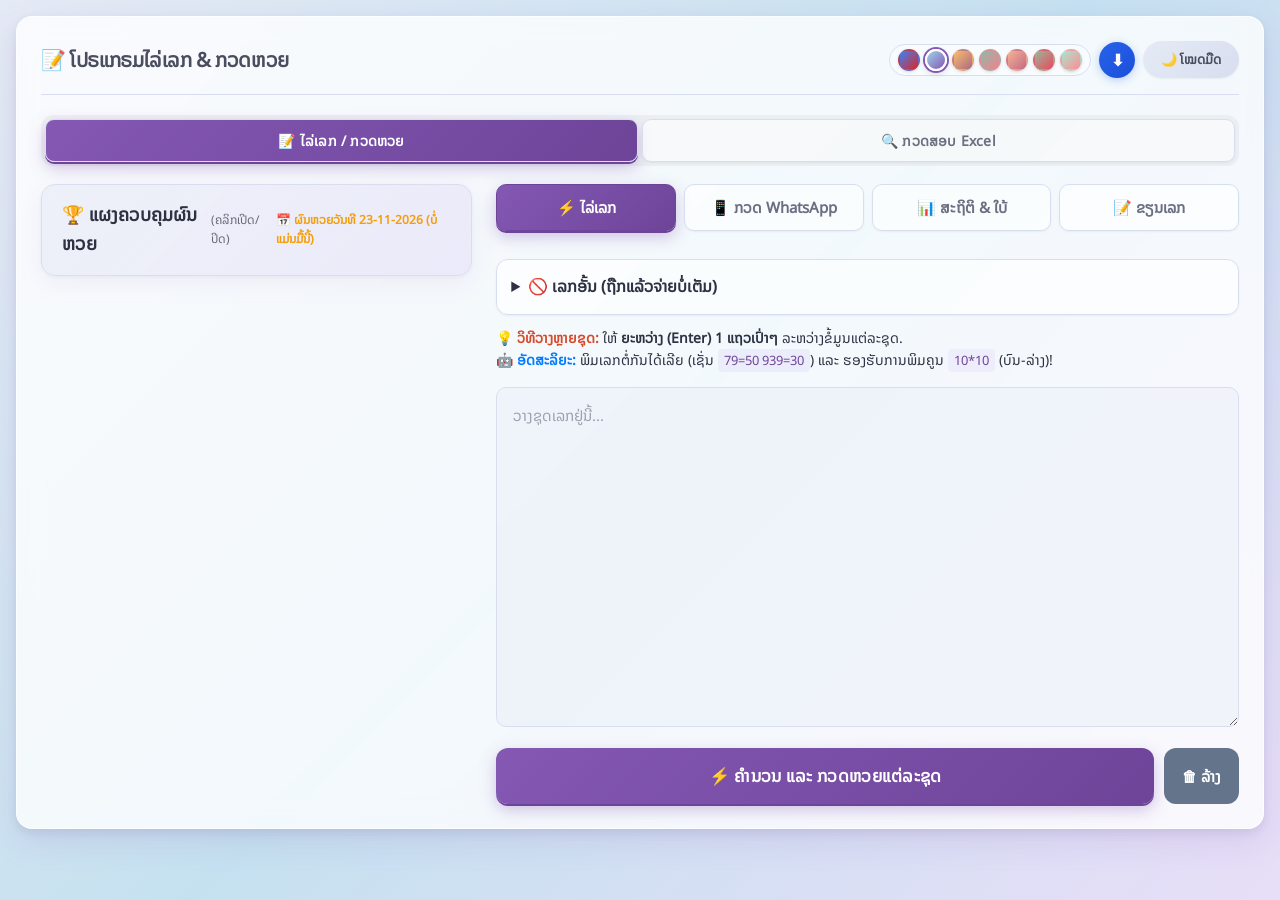
==== commit eb35037f: "ອັບເດດຜົນຫວຍ 23-11-2026" ====
--- a/index.html
+++ b/index.html
@@ -2453,6 +2453,7 @@
         let blockHits = {};
         let isBlockBaht = false;
         let blockLevelType = null;
+        let skippedLines = [];   // ແຖວທີ່ຂຽນຜິດ ➔ ຂ້າມ ບໍ່ຄິດເງິນ ແລະ ເຕືອນ
 
         lines.forEach(line => {
             if (/(฿|b|k|₭|บาด|บาท|ບາດ)/i.test(line)) isBlockBaht = true;
@@ -2509,7 +2510,18 @@
                 numberPart = working.substring(0, splitIndex).trim();
                 suffixPart = normalizeWordAmount(working.substring(splitIndex + 1).trim());
             }
-            parsedLines.push({ numberPart, suffixPart, originalSuffix: suffixPart, sectionType: leadingType || currentSectionType, leadingType });
+            // ແຖວທີ່ບໍ່ມີ = ຫຼື : ຈະ "ສືບ" ລາຄາມາຈາກແຖວອື່ນ (ໄວ້ຮັບບິນແບບ 14=10 / 54 / 94)
+            // ➔ ແຖວທີ່ຂຽນຜິດຈຶ່ງຖືກຄິດເງິນແບບງຽບໆ ໂດຍບໍ່ມີໃຜຮູ້
+            // ຕົວຢ່າງ "11.5": ຈຸດເປັນຕົວແຍກເລກ (ຄື 14.54.94) ➔ ແຕກເປັນ 11 ກັບ 5
+            //                 ➔ 5 ເປັນເລກ 1 ໂຕ ຖືກຖິ້ມ ເຫຼືອ 11 ຮັບລາຄາ 5 ຈາກແຖວເທິງ
+            //                 ➔ ບິນ 140 ກາຍເປັນ 145 (11.5 ບໍ່ແມ່ນ 11=5)
+            // ກົດ: ບໍ່ມີລາຄາຂອງຕົນເອງ + ມີເລກ 1 ໂຕ ປົນຢູ່ ➔ ຖືວ່າຂຽນຜິດ ຂ້າມທັງແຖວ
+            // ກວດສະເພາະແຖວທີ່ມີແຕ່ເລກກັບຕົວແຍກ ➔ ປ້າຍເວລາ "4ໂມງລ່າງ" ແລະ "ຫຼັກ3"
+            // ມີຕົວໜັງສືປົນ ຈຶ່ງບໍ່ເຂົ້າກົດນີ້ ຍັງເຮັດວຽກຄືເກົ່າ
+            const badBare = suffixPart === "" && /^[\d.,\-/\s]+$/.test(numberPart)
+                && numberPart.split(/[.,\-/\s]+/).some(g => g.length === 1);
+            if (badBare) skippedLines.push(cleanLine);
+            parsedLines.push({ numberPart, suffixPart, originalSuffix: suffixPart, sectionType: leadingType || currentSectionType, leadingType, badBare });
         });
 
         // Trailing label back-prop: label ທ້າຍບິນ (ບໍ່ມີ number lines ຫຼັງ) →
@@ -2601,6 +2613,7 @@
 
         parsedLines.forEach(pl => {
             blockLevelType = pl.sectionType; // update per-line so parsePrice reads correct section type
+            if (pl.badBare) return;          // ແຖວຂຽນຜິດ ➔ ບໍ່ນັບ ບໍ່ຄິດເງິນ ບໍ່ກວດຖືກ
             let numberPart = pl.numberPart;
             let suffixPart = pl.suffixPart;
             if (suffixPart !== "ບໍ່ມີລາຄາ") {
@@ -2782,6 +2795,15 @@
         if (blockGrandTotalBaht > 0) totalSumHTML += `<span class="price-text baht-price">${blockGrandTotalBaht.toLocaleString()} ฿</span>`;
         if (totalSumHTML === "") totalSumHTML = `<span class="price-text">0</span>`;
 
+        // ເຕືອນແຖວທີ່ຖືກຂ້າມ — ຕ້ອງໂຊຢູ່ນອກ ບໍ່ແມ່ນໃນກ່ອງລາຍລະອຽດທີ່ພັບໄວ້
+        // ບໍ່ດັ່ງນັ້ນເງິນຫາຍໄປໂດຍບໍ່ມີໃຜເຫັນ ຊຶ່ງອັນຕະລາຍກວ່າຄິດເກີນ
+        const skipBadgeHTML = skippedLines.length === 0 ? "" :
+            `<div style="width:100%;margin-top:8px;padding:8px 10px;border-left:4px solid #dc2626;` +
+            `background:rgba(220,38,38,0.12);color:#dc2626;text-align:left;font-size:14px;">` +
+            `⚠️ <b>ຂ້າມ ${skippedLines.length} ແຖວ ບໍ່ໄດ້ຄິດເງິນ</b> (ບໍ່ມີ <b>=</b> ຫຼື <b>:</b> ແລະ ມີເລກ 1 ໂຕ ປົນ)<br>` +
+            skippedLines.map(s => `• <b>${s}</b>`).join('<br>') +
+            `<br><span style="font-size:12px;">ຖ້າຕ້ອງການຄິດ ໃຫ້ຂຽນຄືນເປັນ <b>11=5</b></span></div>`;
+
         const summaryItemHTML = `
             <div class="summary-list-item" style="${hasHit ? 'border-left:5px solid #ff9800;background-color:rgba(255,193,7,0.1);' : ''}">
                 <div style="width:100%;display:flex;flex-wrap:wrap;justify-content:space-between;align-items:center;">
@@ -2789,6 +2811,7 @@
                     <span>ຈຳນວນ: <b>${totalNumbers.toLocaleString()}</b> ໂຕ</span>
                     <span>ຍອດເງິນ: ${totalSumHTML}</span>
                 </div>
+                ${skipBadgeHTML}
                 ${hitBadgeHTML}
             </div>`;
 
@@ -2799,6 +2822,7 @@
                     <span style="font-size:12px;font-weight:normal;color:#888;">ຄລິກເພື່ອເປີດ ⬇️</span>
                 </summary>
                 <div class="detail-content">
+                    ${skipBadgeHTML}
                     <p>📌 ຈຳນວນແຖວ: <b>${totalLines.toLocaleString()}</b> ແຖວ</p>
                     <p>📌 ຈຳນວນໂຕເລກທີ່ບໍ່ຊ້ຳກັນ: <b>${uniquePrefixes.toLocaleString()}</b> ໂຕ</p>
                     <h4>🔢 ແຍກຕາມປະເພດໂຕເລກ</h4>
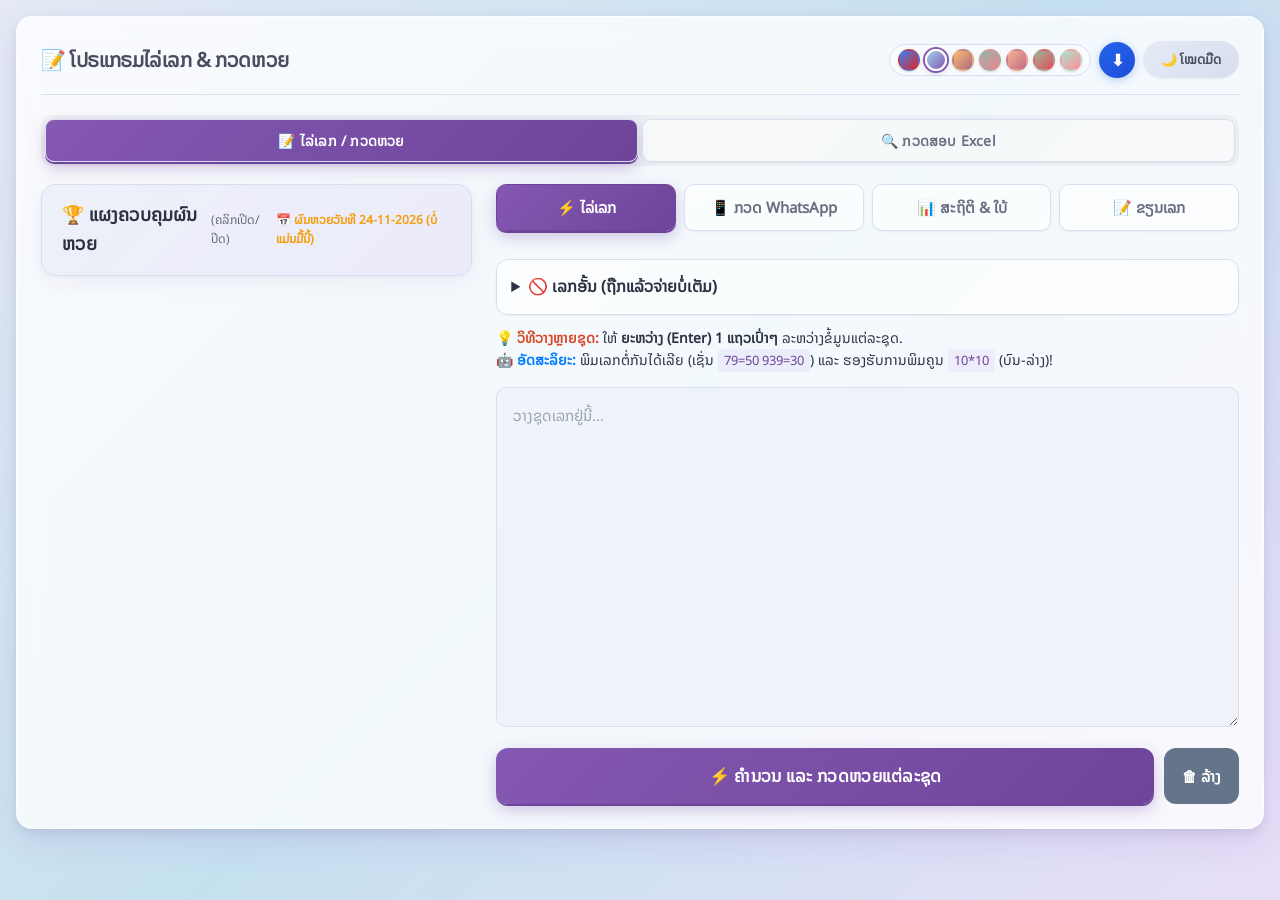
==== commit 5fb3e2db: "ອັບເດດຜົນຫວຍ 24-11-2026" ====
(no text change in the page or its own stylesheets)
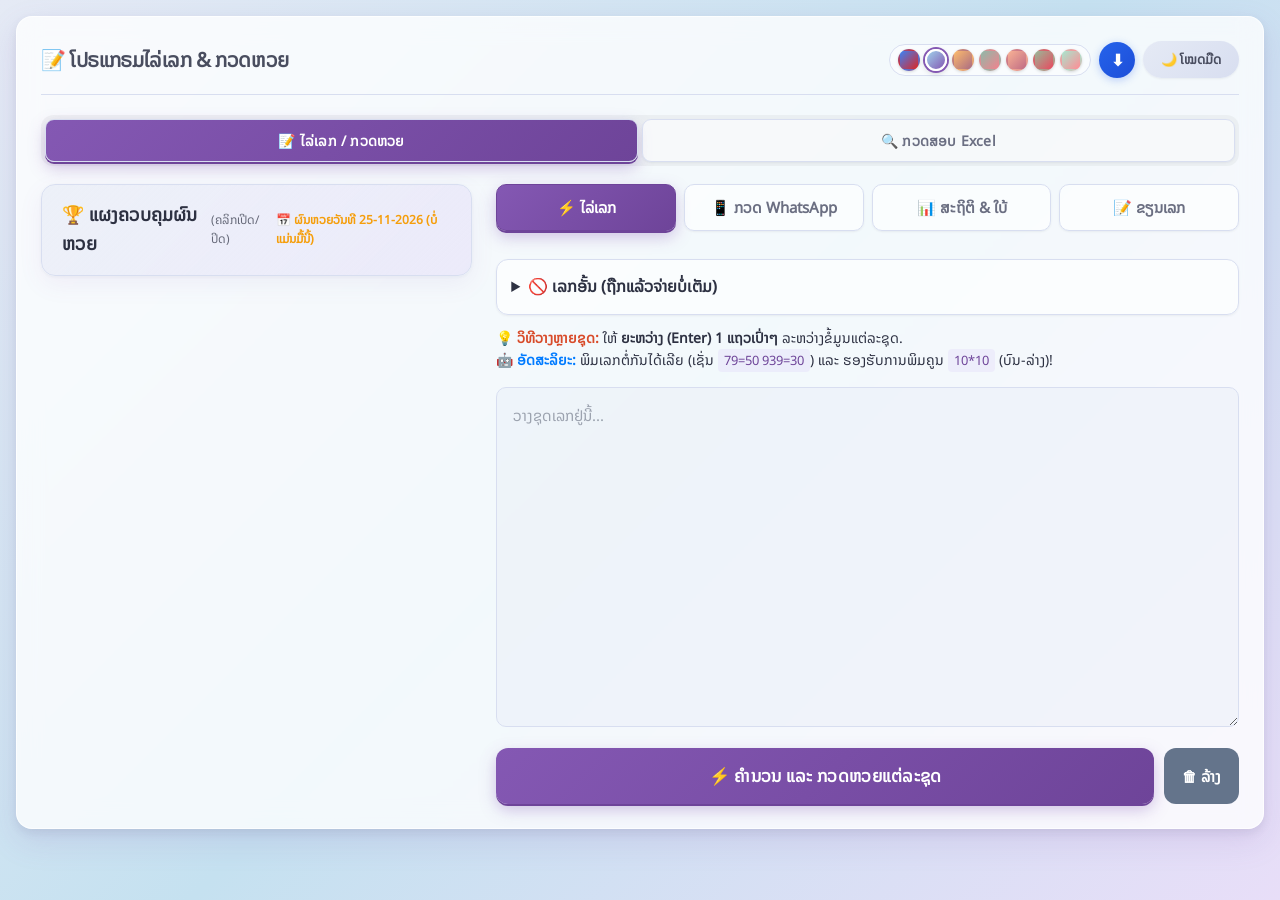
==== commit 71c66430: "ອັບເດດຜົນຫວຍ 25-11-2026" ====
(no text change in the page or its own stylesheets)
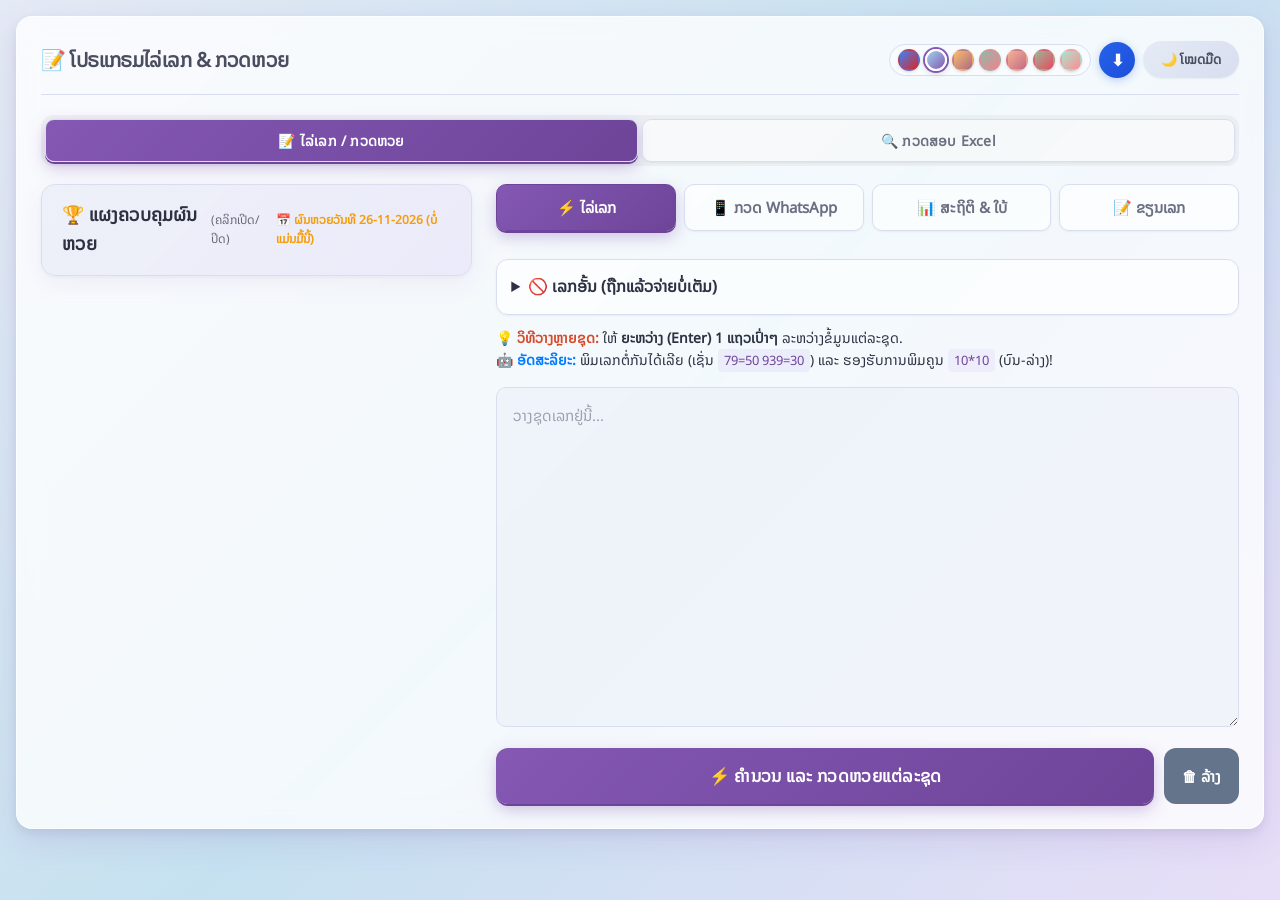
==== commit 7a5573f4: "ອັບເດດຜົນຫວຍ 26-11-2026" ====
--- a/index.html
+++ b/index.html
@@ -2487,6 +2487,13 @@
                     return; // label line → skip
                 }
             }
+
+            // ແຖວສະຫຼຸບຂອງລູກຄ້າ ເຊັ່ນ "ລວມ80฿" — ບໍ່ແມ່ນການແທງ ແຕ່ເປັນການແຈ້ງຍອດ
+            // ➔ 80 ເຄີຍຮັບລາຄາຈາກແຖວເທິງ (20฿) ➔ ບິນ 80฿ ກາຍເປັນ 100฿
+            // ➔ ແລະ 80 ຍັງຖືກກວດວ່າຖືກຫວຍ ➔ ອາດຈ່າຍລາງວັນໃຫ້ເລກທີ່ບໍ່ໄດ້ແທງ
+            // ກວດກ່ອນ numLinesAfterLabel++ ➔ ແຖວນີ້ບໍ່ນັບເປັນແຖວເລກ ປ້າຍທ້າຍບິນຈຶ່ງຍັງຍ້ອນກັບໄດ້
+            const sumM = cleanLine.match(/(ລວມ|ลวม|รวม)/i);
+            if (sumM && /\d/.test(cleanLine.slice(sumM.index + sumM[0].length))) return;
 
             numLinesAfterLabel++;
             // Detect leading direction marker on the same line as a bet
